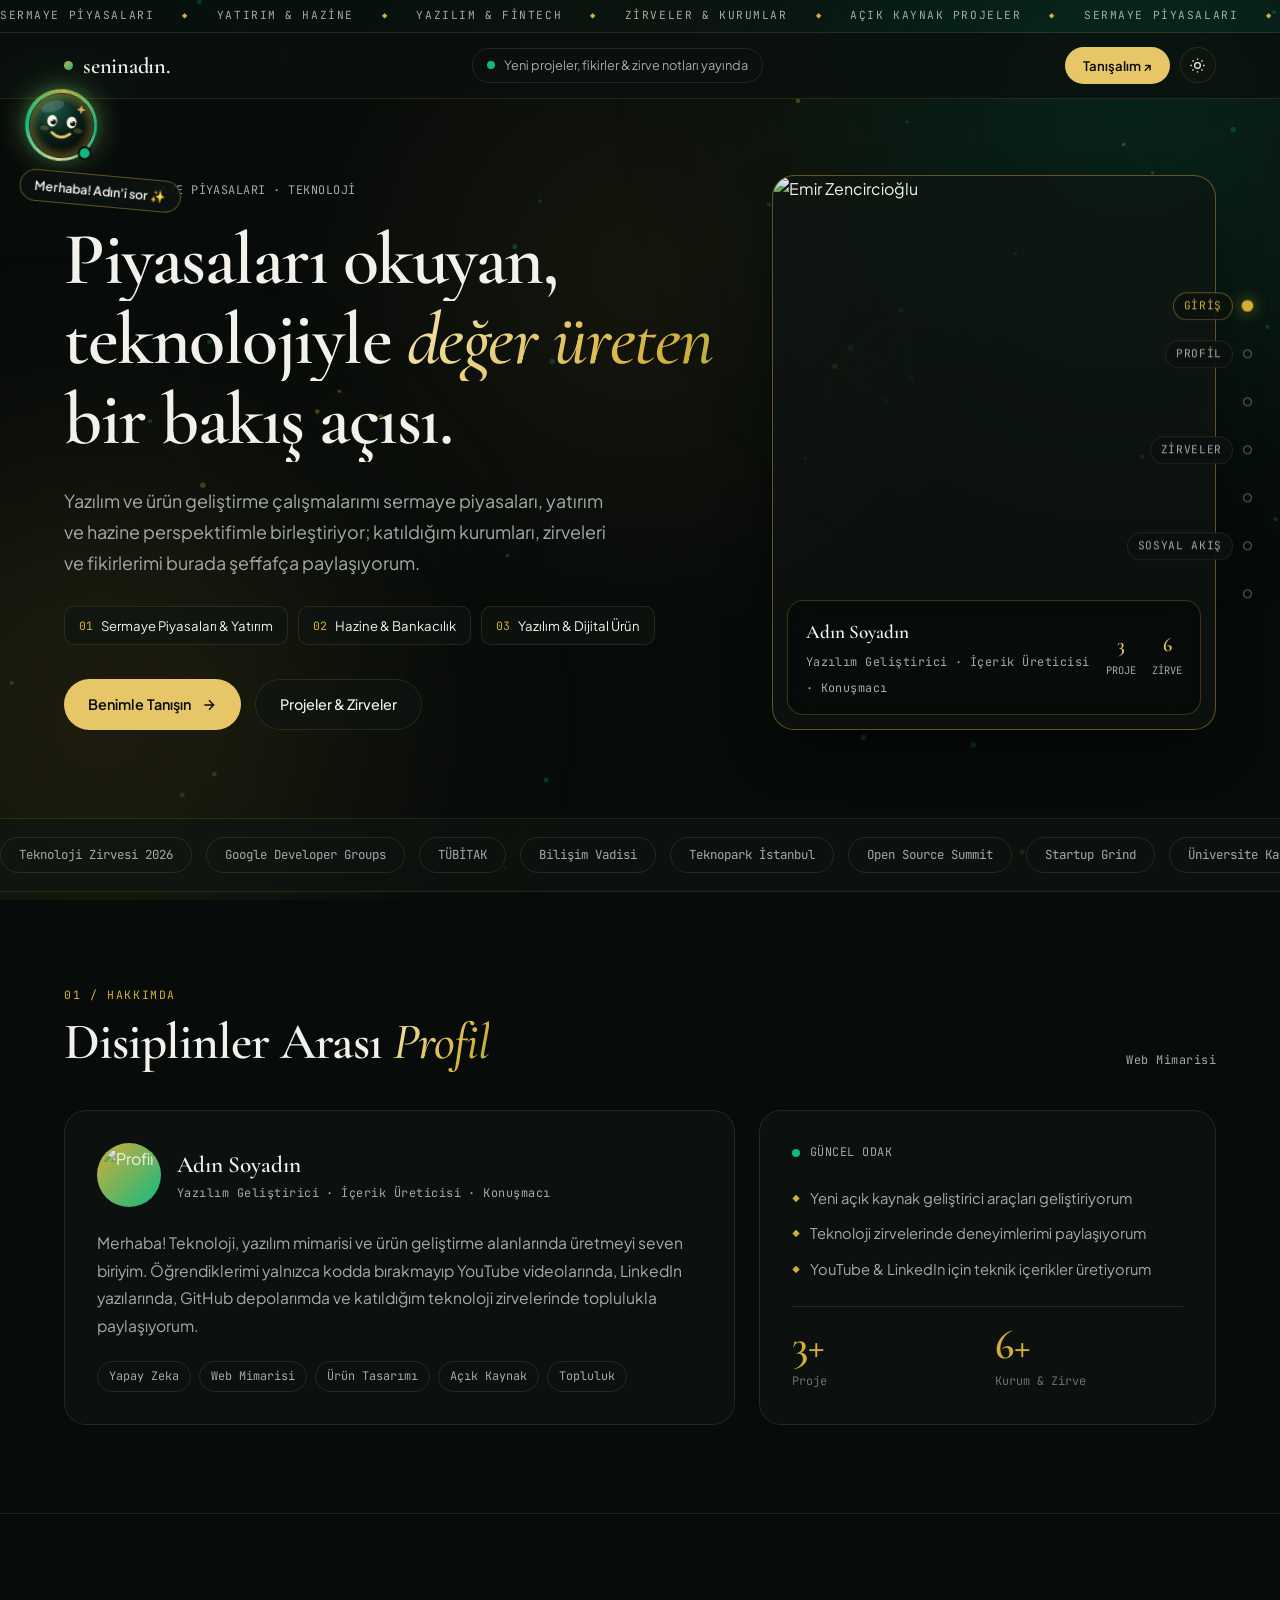
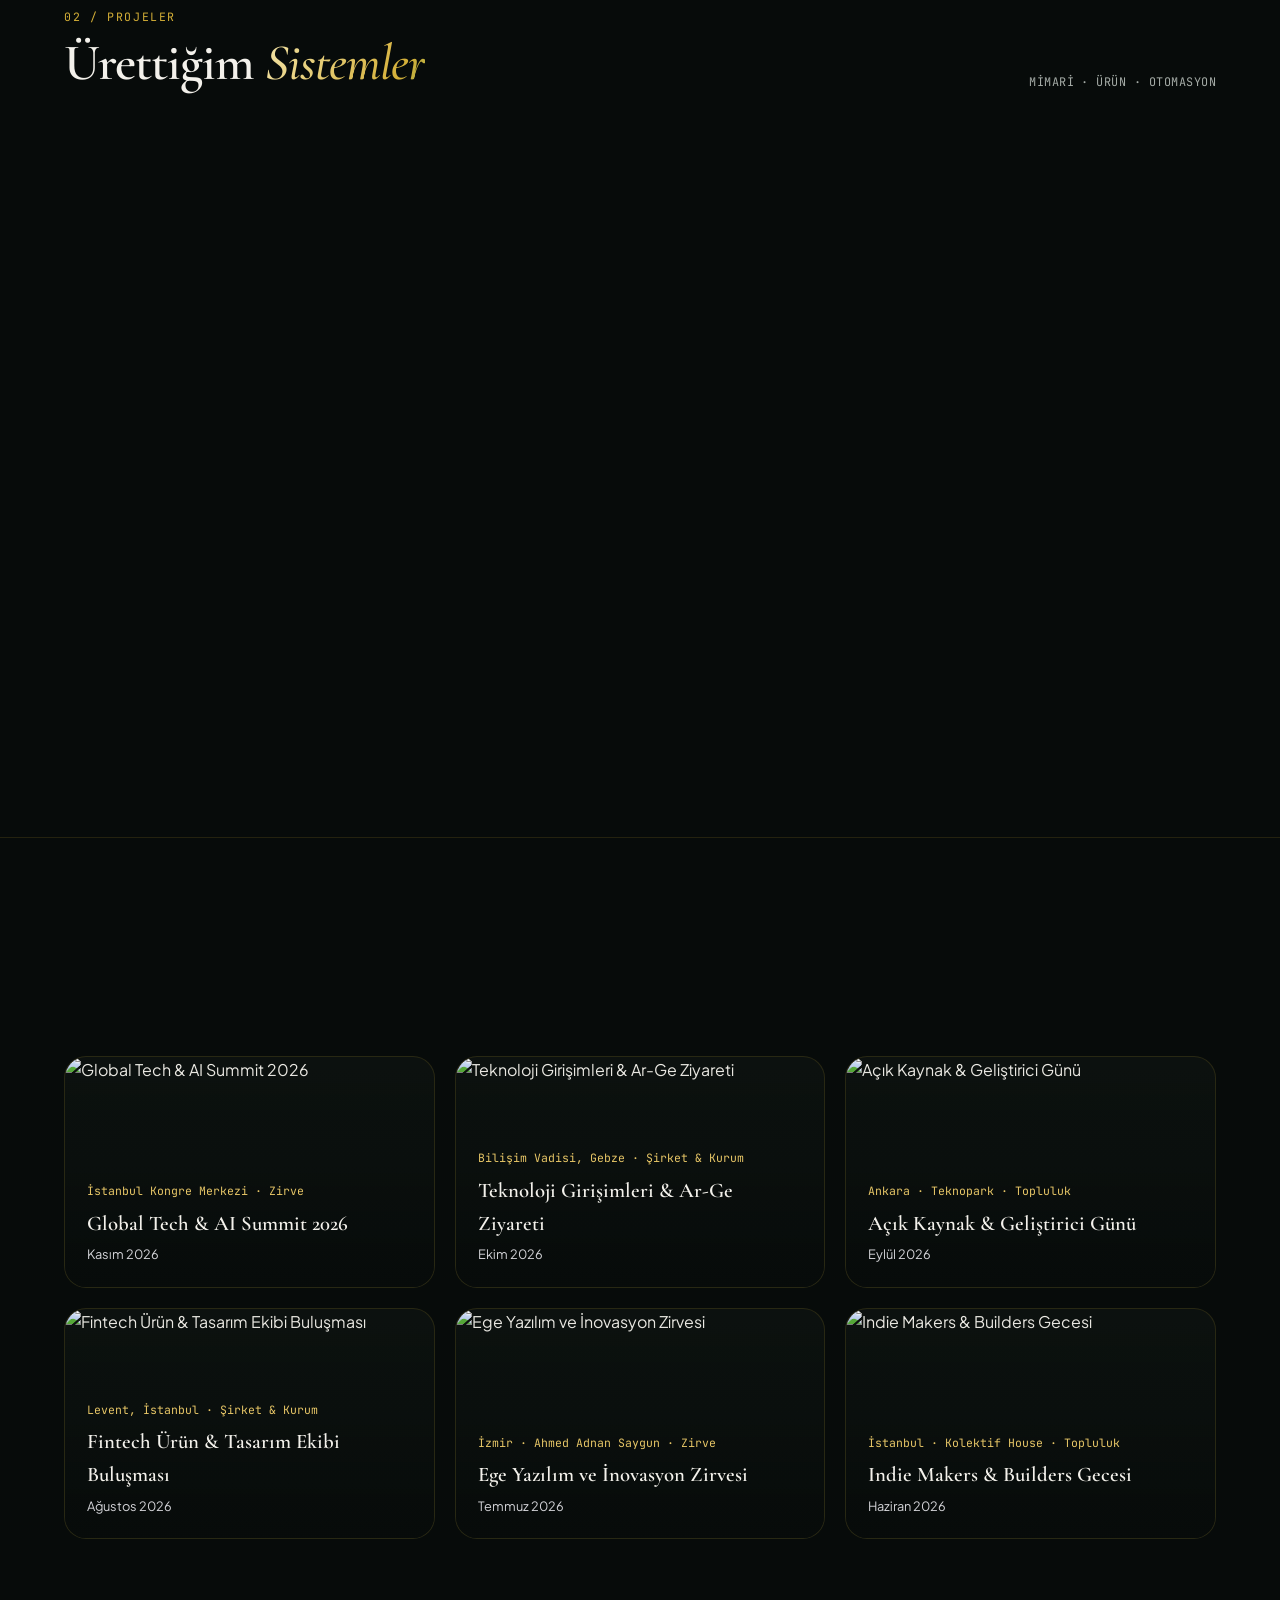
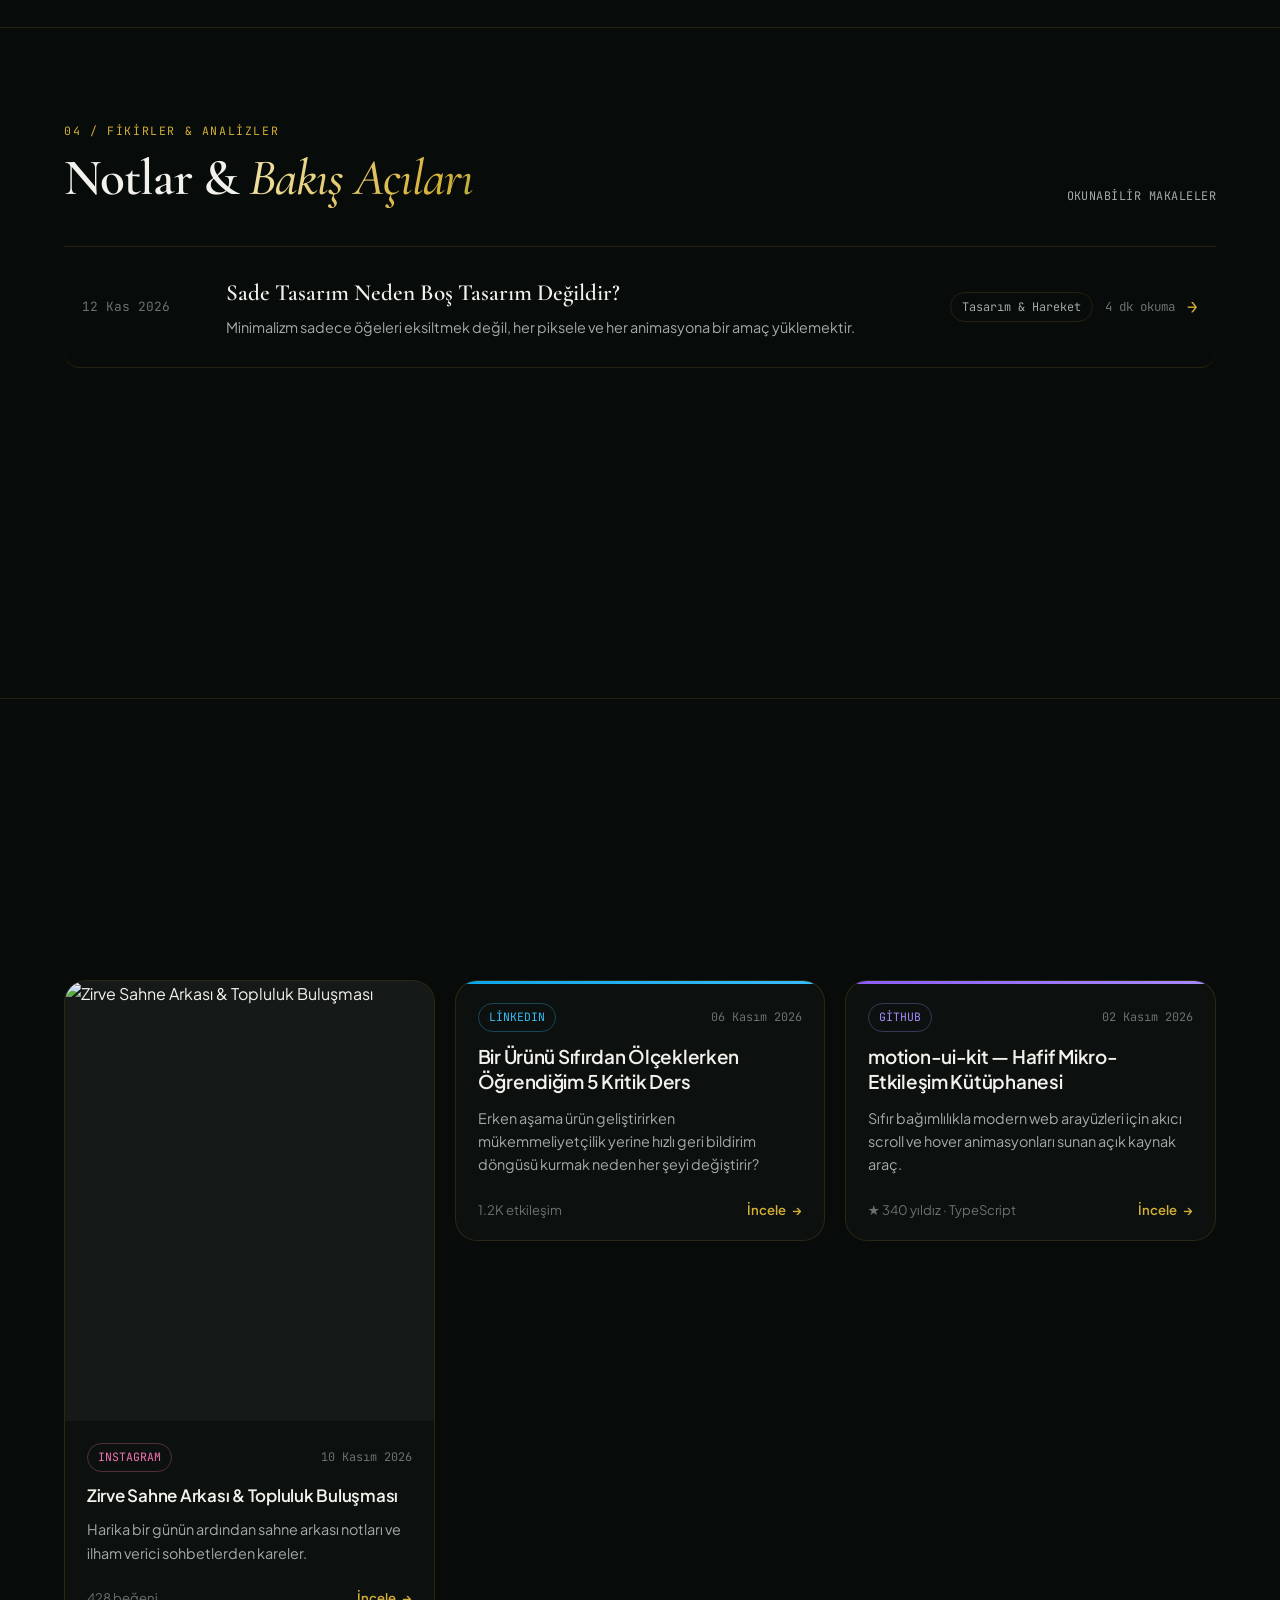
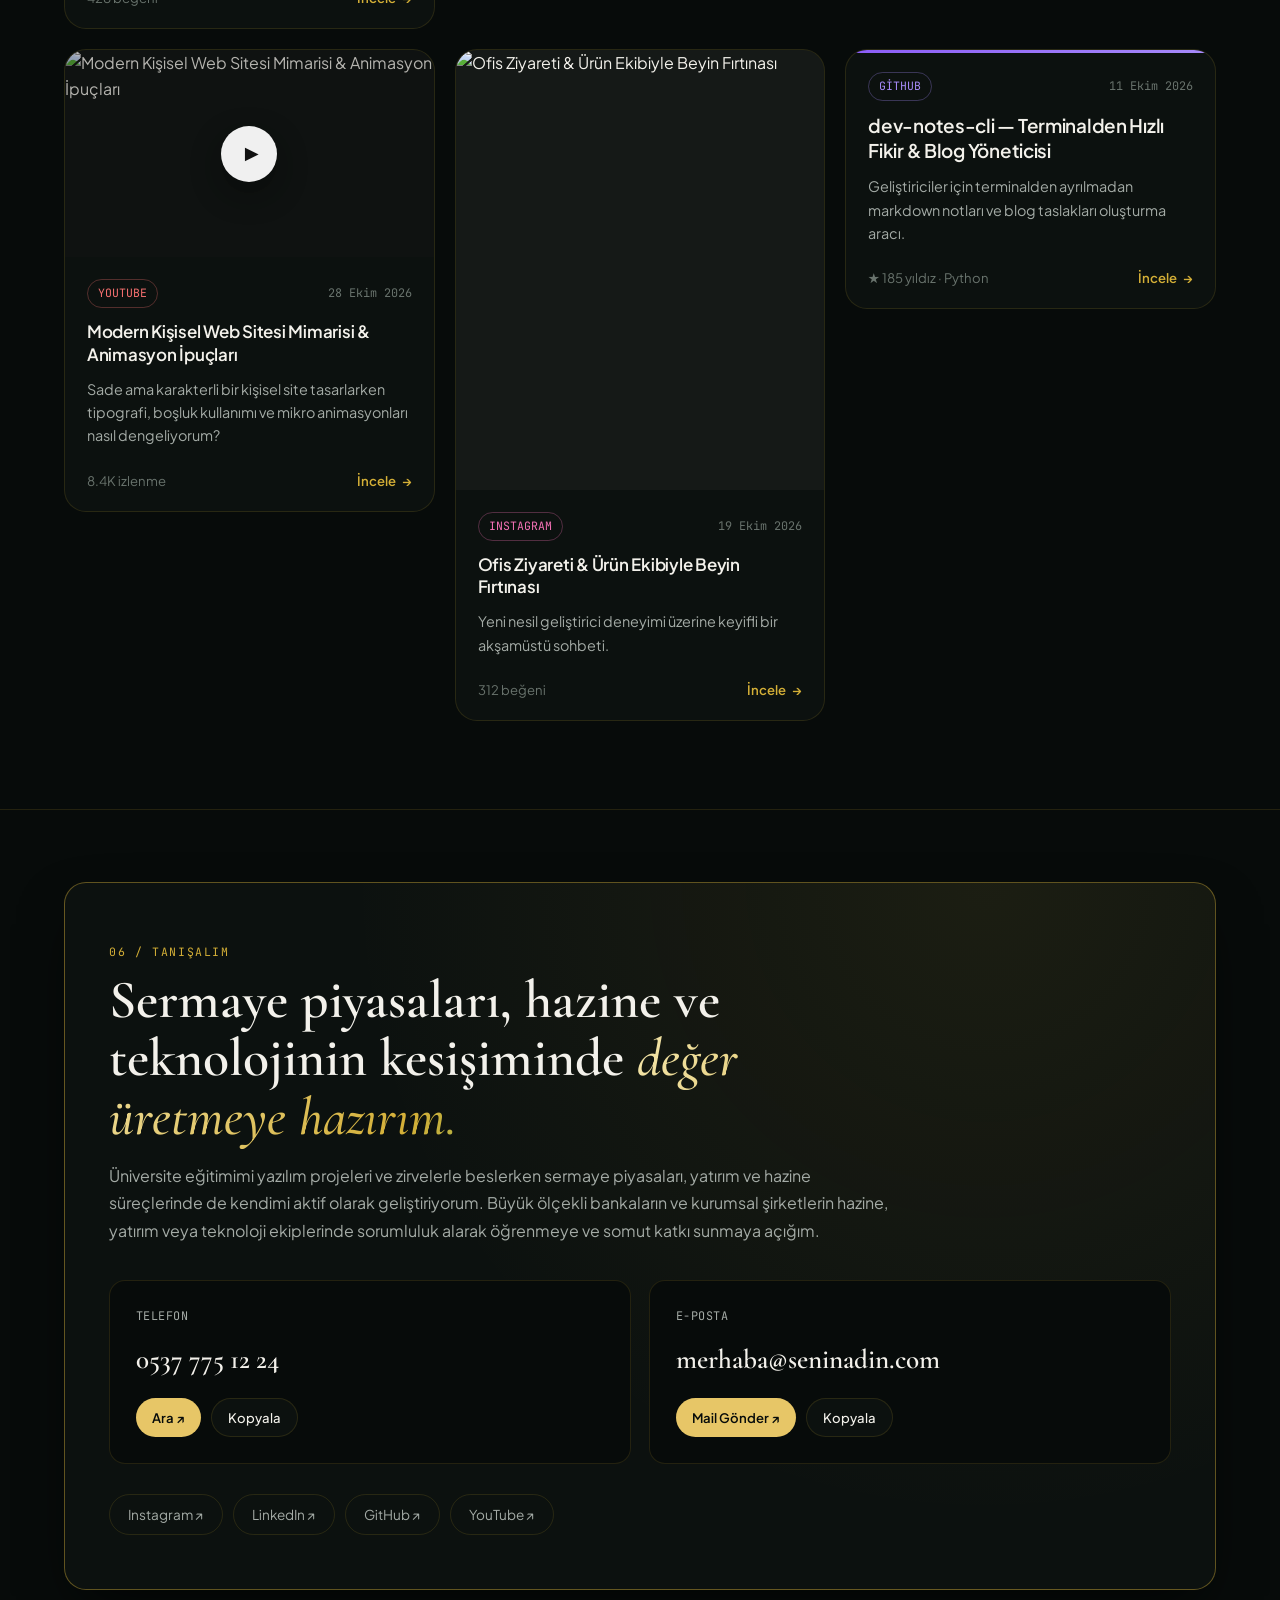
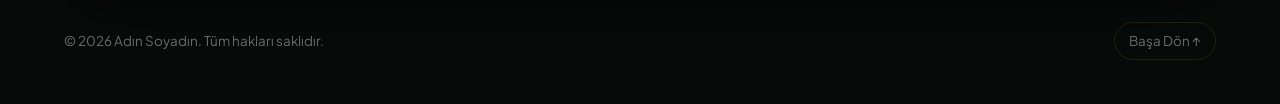
==== index.html @ 8e10ff44 "Make hero, portraits, section titles, project images, contact and social links fully editable in adm" ====
<!DOCTYPE html>
<html lang="tr" data-theme="dark">
<head>
  <meta charset="UTF-8" />
  <meta name="viewport" content="width=device-width, initial-scale=1.0" />
  <title>Emir Zencircioğlu · Sermaye Piyasaları</title>
  <meta name="description" content="Yazılım projelerim, sermaye piyasaları ve teknoloji fikirlerim, katıldığım kurumlar, bankalar ve zirveler ile sosyal medya üretimlerim." />
  <link rel="icon" type="image/svg+xml" href="/assets/favicon.svg" />
  <link rel="shortcut icon" href="/assets/favicon.svg" />

  <!-- Google Fonts: Cormorant Garamond (Executive Serif) + Plus Jakarta Sans + JetBrains Mono -->
  <link rel="preconnect" href="https://fonts.googleapis.com" />
  <link rel="preconnect" href="https://fonts.gstatic.com" crossorigin />
  <link href="https://fonts.googleapis.com/css2?family=Cormorant+Garamond:ital,wght@0,500;0,600;1,500;1,600&family=JetBrains+Mono:wght@400;500&family=Plus+Jakarta+Sans:wght@400;500;600;700&display=swap" rel="stylesheet" />

  <link rel="stylesheet" href="css/styles.css" />
</head>
<body>
  <!-- Quick Signature Preloader -->
  <div class="intro-curtain" id="introCurtain" aria-hidden="true">
    <div class="curtain-inner">
      <span class="curtain-dot"></span>
      <span class="curtain-name" id="curtainName">emir zencircioğlu</span>
    </div>
  </div>

  <!-- Top Scroll Progress Line -->
  <div class="scroll-progress" id="scrollProgress"></div>

  <!-- Contextual Magnetic Cursor (Desktop) -->
  <div class="cursor-dot" id="cursorDot"></div>
  <div class="cursor-ring" id="cursorRing">
    <span class="cursor-label" id="cursorLabel"></span>
  </div>

  <!-- Interactive Canvas + Subtle Gold/Emerald Ambient Glow -->
  <div class="ambient-bg" aria-hidden="true">
    <canvas id="heroCanvas" class="hero-canvas-bg"></canvas>
    <div class="ambient-orb orb-1" id="orb1"></div>
    <div class="ambient-orb orb-2" id="orb2"></div>
    <div class="ambient-spotlight"></div>
  </div>

  <!-- TOP EXECUTIVE TICKER TAPE -->
  <div class="ticker-tape" aria-hidden="true">
    <div class="ticker-track" id="topTickerTrack">
      <span>SERMAYE PİYASALARI</span><i>◆</i>
      <span>YATIRIM & HAZİNE</span><i>◆</i>
      <span>YAZILIM & FİNTECH</span><i>◆</i>
      <span>ZİRVELER & KURUMLAR</span><i>◆</i>
      <span>AÇIK KAYNAK PROJELER</span><i>◆</i>
      <span>SERMAYE PİYASALARI</span><i>◆</i>
      <span>YATIRIM & HAZİNE</span><i>◆</i>
      <span>YAZILIM & FİNTECH</span><i>◆</i>
      <span>ZİRVELER & KURUMLAR</span><i>◆</i>
      <span>AÇIK KAYNAK PROJELER</span><i>◆</i>
    </div>
  </div>

  <!-- MINIMAL TOP BAR -->
  <header class="topbar" id="navbar">
    <div class="container topbar-inner">
      <a href="#hero" class="nav-logo magnetic" data-magnetic="0.18">
        <span class="logo-dot"></span>
        <span class="logo-text" id="navBrandName">emir.</span>
      </a>

      <div class="topbar-pill">
        <span class="pulse-dot green"></span>
        <span id="heroStatus">Yeni projeler, fikirler & zirve notları yayında</span>
      </div>

      <div class="nav-actions">
        <a href="#contact" class="topbar-cta magnetic" id="topbarCta" data-magnetic="0.18">Tanışalım ↗</a>
        <button class="theme-toggle magnetic" id="themeToggle" aria-label="Tema Değiştir" data-magnetic="0.22">
          <svg class="icon-sun" viewBox="0 0 24 24" fill="none" stroke="currentColor" stroke-width="1.8">
            <circle cx="12" cy="12" r="4"></circle>
            <path d="M12 2v2M12 20v2M4.93 4.93l1.41 1.41M17.66 17.66l1.41 1.41M2 12h2M20 12h2M6.34 17.66l-1.41 1.41M19.07 4.93l-1.41 1.41"></path>
          </svg>
          <svg class="icon-moon" viewBox="0 0 24 24" fill="none" stroke="currentColor" stroke-width="1.8">
            <path d="M21 12.79A9 9 0 1 1 11.21 3 7 7 0 0 0 21 12.79z"></path>
          </svg>
        </button>
      </div>
    </div>
  </header>

  <!-- VERTICAL RIGHT-RAIL INDEX NAVIGATION (DESKTOP) -->
  <aside class="rail-nav" id="navLinks" aria-label="Bölüm İndeksi">
    <a href="#hero" class="rail-item active" data-section="hero">
      <span class="rail-label">Giriş</span>
      <span class="rail-dot"></span>
    </a>
    <a href="#about" class="rail-item" data-section="about">
      <span class="rail-label">Profil</span>
      <span class="rail-dot"></span>
    </a>
    <a href="#projects" class="rail-item" data-section="projects">
      <span class="rail-label">Projeler</span>
      <span class="rail-dot"></span>
    </a>
    <a href="#events" class="rail-item" data-section="events">
      <span class="rail-label">Zirveler</span>
      <span class="rail-dot"></span>
    </a>
    <a href="#ideas" class="rail-item" data-section="ideas">
      <span class="rail-label">Fikirler</span>
      <span class="rail-dot"></span>
    </a>
    <a href="#social" class="rail-item" data-section="social">
      <span class="rail-label">Sosyal Akış</span>
      <span class="rail-dot"></span>
    </a>
    <a href="#contact" class="rail-item" data-section="contact">
      <span class="rail-label">Tanışalım</span>
      <span class="rail-dot"></span>
    </a>
  </aside>

  <main>
    <!-- HERO: MAGAZINE PORTRAIT + KINETIC STATEMENT -->
    <section class="hero" id="hero">
      <div class="container hero-stage-grid">
        <div class="hero-left">
          <div class="hero-kicker reveal-hero" style="--delay: 0.08s">
            <span class="mono-sub" id="heroKicker">FİNANS · SERMAYE PİYASALARI · TEKNOLOJİ</span>
          </div>

          <h1 class="hero-title">
            <span class="line-mask"><span class="line-inner reveal-hero" id="heroTitleLine1" style="--delay: 0.16s">Piyasaları okuyan,</span></span>
            <span class="line-mask"><span class="line-inner reveal-hero" style="--delay: 0.26s"><span id="heroTitlePrefix">teknolojiyle</span> <em class="serif-italic gold-serif" id="heroTitleHighlight">değer üreten</em></span></span>
            <span class="line-mask"><span class="line-inner reveal-hero" id="heroTitleLine3" style="--delay: 0.36s">bir bakış açısı.</span></span>
          </h1>

          <p class="hero-lead reveal-hero" style="--delay: 0.46s" id="heroSubtitle">
            Yazılım ve ürün geliştirme çalışmalarımı sermaye piyasaları, yatırım ve hazine perspektifimle birleştiriyor; katıldığım kurumları, zirveleri ve fikirlerimi burada şeffafça paylaşıyorum.
          </p>

          <div class="hero-pillars reveal-hero" id="heroPillars" style="--delay: 0.54s">
            <div class="pillar-chip"><span>01</span> Sermaye Piyasaları & Yatırım</div>
            <div class="pillar-chip"><span>02</span> Hazine & Bankacılık</div>
            <div class="pillar-chip"><span>03</span> Yazılım & Dijital Ürün</div>
          </div>

          <div class="hero-cta reveal-hero" style="--delay: 0.62s">
            <a href="#contact" class="btn btn-gold magnetic" data-magnetic="0.2">
              <span id="heroCtaPrimaryText">Benimle Tanışın</span>
              <svg viewBox="0 0 24 24" fill="none" stroke="currentColor" stroke-width="2">
                <path d="M5 12h14M12 5l7 7-7 7"></path>
              </svg>
            </a>
            <a href="#projects" class="btn btn-ghost magnetic" data-magnetic="0.2">
              <span id="heroCtaSecondaryText">Projeler & Zirveler</span>
            </a>
          </div>
        </div>

        <!-- Magazine Framed Portrait + Floating Live Badge -->
        <div class="hero-right reveal-hero" style="--delay: 0.32s">
          <div class="portrait-frame tilt-card" data-tilt="5">
            <img id="heroAvatar" src="https://images.unsplash.com/photo-1534528741775-53994a69daeb?auto=format&fit=crop&w=600&q=85" alt="Emir Zencircioğlu" />
            <div class="portrait-caption">
              <div>
                <strong id="heroName">Emir Zencircioğlu</strong>
                <span class="mono-sub" id="heroRole">Finans · Sermaye Piyasaları · Yazılım</span>
              </div>
              <div class="portrait-nums">
                <div><strong id="heroProjCount">0</strong><span>Proje</span></div>
                <div><strong id="heroEventCount">0</strong><span>Zirve</span></div>
              </div>
            </div>
          </div>
        </div>
      </div>
    </section>

    <!-- KURUMLAR MARQUEE -->
    <section class="ribbon-section" aria-label="Kurumlar ve Şirketler">
      <div class="marquee">
        <div class="marquee-track" id="marqueeTrack"></div>
      </div>
    </section>

    <!-- 01 / PROFILE & VISION -->
    <section class="section about-section" id="about">
      <div class="container">
        <div class="section-split-head reveal-up">
          <div>
            <span class="section-tag" id="aboutTag">01 / HAKKIMDA</span>
            <h2 class="section-title"><span id="aboutTitlePrefix">Disiplinler Arası</span> <em class="serif-italic gold-serif" id="aboutTitleHighlight">Profil</em></h2>
          </div>
          <span class="mono-sub" id="heroTicker">Sermaye Piyasaları & Teknoloji</span>
        </div>

        <div class="manifesto-grid">
          <div class="manifesto-main reveal-up" style="--delay: 0.06s">
            <div class="bio-header">
              <div class="avatar-ring">
                <img id="profileAvatar" src="https://images.unsplash.com/photo-1534528741775-53994a69daeb?auto=format&fit=crop&w=300&q=80" alt="Profil" />
              </div>
              <div>
                <h3 id="profileName">Emir Zencircioğlu</h3>
                <p class="mono-sub" id="profileRole">Öğrenci · Geliştirici · Piyasa Meraklısı</p>
              </div>
            </div>
            <p class="bio-text" id="profileBio"></p>
            <div class="bio-tags" id="profileInterests"></div>
          </div>

          <div class="manifesto-side reveal-up" style="--delay: 0.14s">
            <div class="now-header">
              <span class="pulse-dot green"></span>
              <span class="mono-sub">GÜNCEL ODAK</span>
            </div>
            <ul class="now-list" id="nowList"></ul>

            <div class="manifesto-stats">
              <div>
                <span class="stat-number" id="statProjCount" data-count="3">0</span>
                <span class="stat-desc">Proje</span>
              </div>
              <div>
                <span class="stat-number" id="statEventCount" data-count="6">0</span>
                <span class="stat-desc">Kurum & Zirve</span>
              </div>
            </div>
          </div>
        </div>
      </div>
    </section>

    <!-- 02 / PROJECTS AS INTERACTIVE SPOTLIGHT LIST -->
    <section class="section projects-section" id="projects">
      <div class="container">
        <div class="section-split-head reveal-up">
          <div>
            <span class="section-tag" id="projectsTag">02 / PROJELER</span>
            <h2 class="section-title"><span id="projectsTitlePrefix">Ürettiğim</span> <em class="serif-italic gold-serif" id="projectsTitleHighlight">Sistemler</em></h2>
          </div>
          <span class="mono-sub" id="projectsSub">MİMARİ · ÜRÜN · OTOMASYON</span>
        </div>

        <div class="projects-list" id="projectsGrid"></div>
      </div>
    </section>

    <!-- 03 / EVENTS, BANKS, COMPANIES & SUMMITS -->
    <section class="section events-section" id="events">
      <div class="container">
        <div class="section-split-head reveal-up">
          <div>
            <span class="section-tag" id="eventsTag">03 / SAHA, KURUMLAR & ZİRVELER</span>
            <h2 class="section-title"><span id="eventsTitlePrefix">Katıldığım</span> <em class="serif-italic gold-serif" id="eventsTitleHighlight">Ekosistemler</em></h2>
          </div>
          <div class="filter-bar" id="eventFilters">
            <span class="filter-pill-bg" aria-hidden="true"></span>
            <button class="filter-btn active" data-event-filter="all">Tümü</button>
            <button class="filter-btn" data-event-filter="zirve">Zirve</button>
            <button class="filter-btn" data-event-filter="sirket">Şirket & Kurum</button>
            <button class="filter-btn" data-event-filter="etkinlik">Topluluk</button>
          </div>
        </div>

        <div class="events-grid" id="eventsGrid"></div>
      </div>
    </section>

    <!-- 04 / BLOG & ANALYSES -->
    <section class="section ideas-section" id="ideas">
      <div class="container">
        <div class="section-split-head reveal-up">
          <div>
            <span class="section-tag" id="ideasTag">04 / FİKİRLER & ANALİZLER</span>
            <h2 class="section-title"><span id="ideasTitlePrefix">Notlar &</span> <em class="serif-italic gold-serif" id="ideasTitleHighlight">Bakış Açıları</em></h2>
          </div>
          <span class="mono-sub" id="ideasSub">OKUNABİLİR MAKALELER</span>
        </div>

        <div class="ideas-list" id="ideasList"></div>
      </div>
    </section>

    <!-- 05 / UNIFIED SOCIAL FEED -->
    <section class="section social-section" id="social">
      <div class="container">
        <div class="section-split-head reveal-up">
          <div>
            <span class="section-tag" id="socialTag">05 / CANLI SOSYAL AKIŞ</span>
            <h2 class="section-title"><span id="socialTitlePrefix">Instagram, LinkedIn, GitHub &</span> <em class="serif-italic gold-serif" id="socialTitleHighlight">YouTube</em></h2>
          </div>

          <div class="filter-bar" role="tablist" aria-label="Platform Filtresi" id="socialFilters">
            <span class="filter-pill-bg" aria-hidden="true"></span>
            <button class="filter-btn active" data-filter="all">Tümü</button>
            <button class="filter-btn" data-filter="instagram">Instagram</button>
            <button class="filter-btn" data-filter="linkedin">LinkedIn</button>
            <button class="filter-btn" data-filter="github">GitHub</button>
            <button class="filter-btn" data-filter="youtube">YouTube</button>
          </div>
        </div>

        <div class="social-grid" id="socialGrid"></div>
      </div>
    </section>

    <!-- 06 / TANIŞALIM: CAPITAL MARKETS, TREASURY, INVESTMENT & TECH -->
    <footer class="footer" id="contact">
      <div class="container">
        <div class="contact-panel reveal-up">
          <div class="contact-top">
            <span class="section-tag" id="contactTag">06 / TANIŞALIM</span>
            <h2 class="footer-title">
              <span id="contactTitlePrefix">Sermaye piyasaları, hazine ve teknolojinin kesişiminde</span> <em class="serif-italic gold-serif" id="contactTitleHighlight">değer üretmeye hazırım.</em>
            </h2>
            <p class="footer-desc" id="contactDesc">
              Üniversite eğitimimi yazılım projeleri ve zirvelerle beslerken sermaye piyasaları, yatırım ve hazine süreçlerinde de kendimi aktif olarak geliştiriyorum. Büyük ölçekli bankaların ve kurumsal şirketlerin hazine, yatırım veya teknoloji ekiplerinde sorumluluk alarak öğrenmeye ve somut katkı sunmaya açığım.
            </p>
          </div>

          <!-- PHONE & EMAIL SIDE BY SIDE -->
          <div class="contact-pair">
            <div class="contact-box tilt-card" data-tilt="3">
              <span class="mono-sub">TELEFON</span>
              <a href="tel:+905377751224" class="contact-value" id="phoneLink"><span id="phoneText">0537 775 12 24</span></a>
              <div class="contact-box-actions">
                <a href="tel:+905377751224" class="btn btn-gold btn-sm magnetic" id="phoneCallBtn" data-magnetic="0.18">Ara ↗</a>
                <button type="button" class="btn btn-ghost btn-sm magnetic" id="copyPhoneBtn" data-magnetic="0.18">Kopyala</button>
              </div>
            </div>

            <div class="contact-box tilt-card" data-tilt="3">
              <span class="mono-sub">E-POSTA</span>
              <a href="mailto:merhaba@seninadin.com" class="contact-value" id="mailtoBtn"><span id="emailText">merhaba@seninadin.com</span></a>
              <div class="contact-box-actions">
                <a href="mailto:merhaba@seninadin.com" class="btn btn-gold btn-sm magnetic" id="mailtoActionBtn" data-magnetic="0.18">Mail Gönder ↗</a>
                <button type="button" class="btn btn-ghost btn-sm magnetic" id="copyEmailBtn" data-magnetic="0.18">Kopyala</button>
              </div>
            </div>
          </div>

          <div class="footer-socials" id="footerSocials"></div>
        </div>

        <div class="footer-bottom">
          <p>© <span id="currentYear"></span> <span id="footerName">Emir Zencircioğlu</span>. <span id="footerNote">Tüm hakları saklıdır.</span></p>
          <a href="#hero" class="back-to-top magnetic" data-magnetic="0.2" aria-label="Yukarı Çık">
            Başa Dön ↑
          </a>
        </div>
      </div>
    </footer>
  </main>

  <!-- ARTICLE READER MODAL -->
  <div class="modal-backdrop" id="articleModal" aria-hidden="true">
    <div class="modal-panel article-panel" id="articlePanel" role="dialog" aria-modal="true">
      <div class="modal-reading-bar" id="modalReadingBar"></div>
      <button class="modal-close" data-close-modal aria-label="Kapat">✕</button>
      <div class="article-meta" id="modalArticleMeta"></div>
      <h2 class="article-modal-title" id="modalArticleTitle"></h2>
      <div class="article-modal-body" id="modalArticleBody"></div>
    </div>
  </div>

  <!-- PHOTO LIGHTBOX MODAL -->
  <div class="modal-backdrop" id="lightboxModal" aria-hidden="true">
    <div class="modal-panel lightbox-panel" role="dialog" aria-modal="true">
      <button class="modal-close" data-close-modal aria-label="Kapat">✕</button>
      <div class="lightbox-image-wrap">
        <img id="lightboxImg" src="" alt="" />
      </div>
      <div class="lightbox-caption">
        <div class="lightbox-tags" id="lightboxTags"></div>
        <h3 id="lightboxTitle"></h3>
        <p id="lightboxDesc"></p>
      </div>
      <div class="lightbox-nav">
        <button class="lightbox-arrow magnetic" data-magnetic="0.2" id="lightboxPrev" aria-label="Önceki">←</button>
        <button class="lightbox-arrow magnetic" data-magnetic="0.2" id="lightboxNext" aria-label="Sonraki">→</button>
      </div>
    </div>
  </div>

  <!-- YOUTUBE VIDEO MODAL -->
  <div class="modal-backdrop" id="videoModal" aria-hidden="true">
    <div class="modal-panel video-panel" role="dialog" aria-modal="true">
      <button class="modal-close" data-close-modal aria-label="Kapat">✕</button>
      <div class="video-frame-wrap">
        <iframe id="videoIframe" src="" title="YouTube Video" frameborder="0" allow="accelerometer; autoplay; clipboard-write; encrypted-media; gyroscope; picture-in-picture" allowfullscreen></iframe>
      </div>
      <h3 class="video-modal-title" id="videoModalTitle"></h3>
    </div>
  </div>

  <!-- FLOATING FACE CHATBOT WIDGET (GEMINI AI) -->
  <div class="chat-widget" id="chatWidget">
    <section class="chat-panel" id="chatPanel" role="dialog" aria-label="Emir AI Asistanı" aria-hidden="true">
      <header class="chat-head">
        <div class="chat-head-identity">
          <div class="chat-mini-avatar is-fallback" id="chatHeadAvatarWrap">
            <img id="chatHeadAvatar" src="" alt="Emir Zencircioğlu" />
            <svg class="chat-face-svg chat-avatar-fallback" viewBox="0 0 80 80" aria-hidden="true">
              <defs>
                <radialGradient id="headOrbGrad" cx="35%" cy="28%" r="72%">
                  <stop offset="0%" stop-color="#1d4d3e" />
                  <stop offset="55%" stop-color="#0b1f19" />
                  <stop offset="100%" stop-color="#050b09" />
                </radialGradient>
              </defs>
              <circle cx="40" cy="40" r="39" fill="url(#headOrbGrad)" />
              <ellipse cx="28" cy="36" rx="4.5" ry="5.5" fill="#fef3c7" />
              <ellipse cx="52" cy="36" rx="4.5" ry="5.5" fill="#fef3c7" />
              <circle cx="29" cy="36" r="2.2" fill="#07110d" />
              <circle cx="53" cy="36" r="2.2" fill="#07110d" />
              <path d="M29 50 Q40 59 51 50" fill="none" stroke="#e7c667" stroke-width="3.2" stroke-linecap="round" />
            </svg>
            <span class="chat-online-dot" aria-hidden="true"></span>
          </div>
          <div>
            <strong class="chat-head-title" id="chatBotTitle">Emir AI</strong>
            <span class="chat-head-sub">Sermaye Piyasaları · Finans · Yazılım</span>
          </div>
        </div>
        <div class="chat-head-actions">
          <button type="button" class="chat-icon-btn" id="chatResetBtn" title="Sohbeti Sıfırla" aria-label="Sohbeti Sıfırla">↺</button>
          <button type="button" class="chat-icon-btn" id="chatCloseBtn" title="Kapat" aria-label="Sohbeti Kapat">✕</button>
        </div>
      </header>

      <div class="chat-messages" id="chatMessages" aria-live="polite"></div>

      <div class="chat-suggestions" id="chatSuggestions">
        <button type="button" class="chat-chip" data-prompt="Emir'in sermaye piyasaları, hazine ve finans alanındaki ilgisi ve hedefleri nelerdir?">Sermaye piyasaları &amp; hazine</button>
        <button type="button" class="chat-chip" data-prompt="Emir hangi yazılım projelerini geliştirdi?">Projeleri neler?</button>
        <button type="button" class="chat-chip" data-prompt="Emir'e staj veya iş birliği için nasıl ulaşabiliriz?">İletişim bilgileri</button>
      </div>

      <form class="chat-form" id="chatForm" autocomplete="off">
        <input
          type="text"
          id="chatInput"
          maxlength="1200"
          placeholder="Emir hakkında bir soru sorun..."
          aria-label="Emir hakkında soru yazın"
          required
        />
        <button type="submit" class="chat-send-btn" id="chatSendBtn" aria-label="Gönder">
          <svg viewBox="0 0 24 24" fill="none" stroke="currentColor" stroke-width="2">
            <path d="M22 2L11 13M22 2l-7 20-4-9-9-4 20-7z"></path>
          </svg>
        </button>
      </form>
      <div class="chat-powered">Gemini AI · Güncel portfolyo verileriyle yanıtlar</div>
    </section>

    <button type="button" class="chat-fab" id="chatFab" aria-label="Emir AI Sohbetini Aç" aria-expanded="false">
      <span class="chat-fab-aura" aria-hidden="true"></span>
      <span class="chat-fab-tooltip" id="chatFabTooltip">Emir'i sor ✨</span>
      <span class="chat-fab-ring" id="chatFabAvatarWrap">
        <svg class="chat-face-svg" viewBox="0 0 100 100" aria-hidden="true">
          <defs>
            <radialGradient id="orbBodyGrad" cx="32%" cy="24%" r="76%">
              <stop offset="0%" stop-color="#1e5c48" />
              <stop offset="52%" stop-color="#0b241c" />
              <stop offset="100%" stop-color="#040907" />
            </radialGradient>
            <radialGradient id="orbRimGlow" cx="50%" cy="50%" r="50%">
              <stop offset="68%" stop-color="rgba(212,175,55,0)" />
              <stop offset="100%" stop-color="rgba(212,175,55,0.34)" />
            </radialGradient>
          </defs>
          <!-- 3D Sphere Base & Specular Highlight -->
          <circle cx="50" cy="50" r="49" fill="url(#orbBodyGrad)" />
          <circle cx="50" cy="50" r="49" fill="url(#orbRimGlow)" />
          <ellipse cx="34" cy="22" rx="18" ry="8" transform="rotate(-22 34 22)" fill="rgba(255,255,255,0.14)" />

          <!-- Subtle Cheeks -->
          <ellipse cx="24" cy="56" rx="6.5" ry="3.8" fill="rgba(231,198,103,0.22)" />
          <ellipse cx="76" cy="56" rx="6.5" ry="3.8" fill="rgba(231,198,103,0.22)" />

          <!-- Animated Blinking + Cursor-Tracking Eyes -->
          <g class="face-eye face-eye-left">
            <ellipse cx="35" cy="44" rx="7.5" ry="9" fill="#fdf6e3" />
            <circle class="face-pupil" cx="35" cy="44" r="4.1" fill="#07120e" />
            <circle class="face-glint" cx="33.2" cy="41.5" r="1.5" fill="#ffffff" />
          </g>
          <g class="face-eye face-eye-right">
            <ellipse cx="65" cy="44" rx="7.5" ry="9" fill="#fdf6e3" />
            <circle class="face-pupil" cx="65" cy="44" r="4.1" fill="#07120e" />
            <circle class="face-glint" cx="63.2" cy="41.5" r="1.5" fill="#ffffff" />
          </g>

          <!-- Expressive Smile -->
          <path class="face-mouth" d="M36 62 Q50 74 64 62" fill="none" stroke="#e7c667" stroke-width="4.2" stroke-linecap="round" />

          <!-- Gold AI Spark -->
          <path d="M78 16 L80 21 L85 23 L80 25 L78 30 L76 25 L71 23 L76 21 Z" fill="#e7c667" opacity="0.9" />
        </svg>
        <span class="chat-fab-close" aria-hidden="true">✕</span>
      </span>
      <span class="chat-fab-dot" aria-hidden="true"></span>
    </button>
  </div>

  <!-- Toast Notification -->
  <div class="toast" id="toast">Kopyalandı!</div>

  <script src="js/data.js"></script>
  <script src="js/main.js"></script>
</body>
</html>
---- css/styles.css ----
/* ==========================================================================
   DESIGN TOKENS — OBSIDIAN EMERALD & CHAMPAGNE GOLD (PRIVATE BANKING x TECH)
   ========================================================================== */
:root {
  --font-display: 'Cormorant Garamond', Georgia, serif;
  --font-sans: 'Plus Jakarta Sans', -apple-system, BlinkMacSystemFont, sans-serif;
  --font-serif: 'Cormorant Garamond', Georgia, serif;
  --font-mono: 'JetBrains Mono', monospace;

  --ease-spring: cubic-bezier(0.22, 1, 0.36, 1);
  --ease-out-expo: cubic-bezier(0.16, 1, 0.3, 1);

  --radius-sm: 10px;
  --radius-md: 16px;
  --radius-lg: 22px;
  --radius-pill: 9999px;

  --container-max: 1200px;
  --cursor-x: 50vw;
  --cursor-y: 30vh;
}

[data-theme="dark"] {
  --bg: #070b0a;
  --bg-elevated: rgba(11, 17, 15, 0.8);
  --bg-card: rgba(15, 22, 19, 0.68);
  --bg-card-hover: rgba(22, 32, 28, 0.88);
  --border: rgba(212, 175, 55, 0.14);
  --border-hover: rgba(212, 175, 55, 0.42);
  --text: #f3f1eb;
  --text-muted: #a4aba6;
  --text-subtle: #69736d;
  --accent: #e7c667;
  --accent-contrast: #070b0a;
  --brand: #d4af37;
  --emerald: #10b981;
  --brand-soft: rgba(212, 175, 55, 0.12);
  --glow-1: rgba(16, 185, 129, 0.14);
  --glow-2: rgba(212, 175, 55, 0.12);
  --spotlight-color: rgba(212, 175, 55, 0.07);
  --shadow-card: 0 24px 60px -18px rgba(0, 0, 0, 0.78);
}

[data-theme="light"] {
  --bg: #f6f4ee;
  --bg-elevated: rgba(255, 254, 250, 0.88);
  --bg-card: #ffffff;
  --bg-card-hover: #ffffff;
  --border: rgba(16, 42, 34, 0.11);
  --border-hover: rgba(180, 134, 11, 0.45);
  --text: #0f1f1a;
  --text-muted: #4b5c55;
  --text-subtle: #788882;
  --accent: #0f2920;
  --accent-contrast: #f6f4ee;
  --brand: #b4860b;
  --emerald: #059669;
  --brand-soft: rgba(180, 134, 11, 0.09);
  --glow-1: rgba(16, 185, 129, 0.09);
  --glow-2: rgba(180, 134, 11, 0.08);
  --spotlight-color: rgba(180, 134, 11, 0.06);
  --shadow-card: 0 20px 44px -18px rgba(15, 31, 26, 0.12);
}

/* ==========================================================================
   BASE & RESET
   ========================================================================== */
*, *::before, *::after {
  box-sizing: border-box;
  margin: 0;
  padding: 0;
}

html {
  scroll-behavior: smooth;
  font-size: 16px;
  scrollbar-width: none;
  -ms-overflow-style: none;
}

body {
  font-family: var(--font-sans);
  background-color: var(--bg);
  color: var(--text);
  line-height: 1.6;
  overflow-x: hidden;
  scrollbar-width: none;
  -ms-overflow-style: none;
  transition: background-color 0.45s var(--ease-spring), color 0.45s var(--ease-spring);
  -webkit-font-smoothing: antialiased;
}

html::-webkit-scrollbar,
body::-webkit-scrollbar,
*::-webkit-scrollbar {
  width: 0;
  height: 0;
  display: none;
  background: transparent;
}

a {
  color: inherit;
  text-decoration: none;
}

button {
  font-family: inherit;
  border: none;
  background: none;
  color: inherit;
  cursor: pointer;
}

img {
  display: block;
  max-width: 100%;
}

.container {
  width: 100%;
  max-width: var(--container-max);
  margin: 0 auto;
  padding: 0 24px;
}

.serif-italic {
  font-family: var(--font-serif);
  font-style: italic;
  font-weight: 500;
}

.gold-serif {
  background: linear-gradient(120deg, #f3e5ab 0%, #d4af37 45%, #10b981 90%);
  background-size: 200% auto;
  -webkit-background-clip: text;
  background-clip: text;
  color: transparent;
  animation: shimmerGold 8s ease-in-out infinite;
}

[data-theme="light"] .gold-serif {
  background: linear-gradient(120deg, #0f2920 0%, #b4860b 55%, #059669 100%);
  background-size: 200% auto;
  -webkit-background-clip: text;
  background-clip: text;
}

@keyframes shimmerGold {
  0%, 100% { background-position: 0% 50%; }
  50% { background-position: 100% 50%; }
}

.mono-sub {
  font-family: var(--font-mono);
  font-size: 0.74rem;
  color: var(--text-muted);
  letter-spacing: 0.04em;
}

/* ==========================================================================
   INTRO CURTAIN
   ========================================================================== */
.intro-curtain {
  position: fixed;
  inset: 0;
  z-index: 2000;
  background: #070b0a;
  color: #f3f1eb;
  display: grid;
  place-items: center;
  transition: transform 0.75s var(--ease-out-expo);
}

.intro-curtain.done {
  transform: translateY(-100%);
  pointer-events: none;
}

.curtain-inner {
  display: inline-flex;
  align-items: center;
  gap: 14px;
  font-family: var(--font-display);
  font-size: clamp(1.6rem, 3.5vw, 2.4rem);
  font-weight: 600;
  letter-spacing: 0.02em;
  animation: curtainUp 0.55s var(--ease-out-expo) forwards;
}

.curtain-dot {
  width: 10px;
  height: 10px;
  border-radius: 50%;
  background: #d4af37;
  box-shadow: 0 0 18px rgba(212, 175, 55, 0.85);
}

@keyframes curtainUp {
  from { opacity: 0; transform: translateY(14px); filter: blur(6px); }
  to { opacity: 1; transform: translateY(0); filter: blur(0); }
}

/* ==========================================================================
   SCROLL PROGRESS & CONTEXTUAL CURSOR
   ========================================================================== */
.scroll-progress {
  position: fixed;
  top: 0;
  left: 0;
  height: 2.5px;
  width: 0%;
  background: linear-gradient(90deg, var(--brand), var(--emerald));
  z-index: 1000;
  transition: width 0.06s linear;
}

.cursor-dot,
.cursor-ring {
  position: fixed;
  top: 0;
  left: 0;
  pointer-events: none;
  z-index: 9999;
  border-radius: 50%;
  transform: translate(-50%, -50%);
  opacity: 0;
  transition:
    opacity 0.25s ease,
    width 0.35s var(--ease-spring),
    height 0.35s var(--ease-spring),
    background-color 0.25s ease,
    border-color 0.25s ease;
}

.cursor-dot {
  width: 6px;
  height: 6px;
  background: var(--brand);
}

.cursor-ring {
  width: 34px;
  height: 34px;
  border: 1px solid var(--border-hover);
  display: grid;
  place-items: center;
}

.cursor-label {
  font-family: var(--font-mono);
  font-size: 0.64rem;
  font-weight: 500;
  letter-spacing: 0.06em;
  text-transform: uppercase;
  color: var(--accent-contrast);
  opacity: 0;
  transform: scale(0.75);
  transition: opacity 0.2s ease, transform 0.25s var(--ease-spring);
}

.cursor-ring.hovered {
  width: 48px;
  height: 48px;
  background: var(--brand-soft);
  border-color: var(--brand);
}

.cursor-ring.has-label {
  width: 68px;
  height: 68px;
  background: var(--brand);
  border-color: transparent;
  box-shadow: 0 12px 28px rgba(212, 175, 55, 0.35);
}

.cursor-ring.has-label .cursor-label {
  opacity: 1;
  transform: scale(1);
}

@media (hover: none), (max-width: 900px) {
  .cursor-dot, .cursor-ring {
    display: none !important;
  }
}

/* ==========================================================================
   LIVE CANVAS CONSTELLATION & AMBIENT GLOW
   ========================================================================== */
.ambient-bg {
  position: fixed;
  inset: 0;
  pointer-events: none;
  z-index: -1;
  overflow: hidden;
}

.hero-canvas-bg {
  position: absolute;
  inset: 0;
  width: 100%;
  height: 100%;
  opacity: 0.55;
}

.ambient-orb {
  position: absolute;
  border-radius: 50%;
  filter: blur(130px);
  will-change: transform;
}

.orb-1 {
  width: 540px;
  height: 540px;
  top: -160px;
  right: -120px;
  background: var(--glow-1);
}

.orb-2 {
  width: 480px;
  height: 480px;
  bottom: -60px;
  left: -140px;
  background: var(--glow-2);
}

.ambient-spotlight {
  position: absolute;
  inset: 0;
  background: radial-gradient(600px circle at var(--cursor-x) var(--cursor-y), var(--spotlight-color), transparent 65%);
}

/* ==========================================================================
   EXECUTIVE TICKER TAPE + MINIMAL TOP BAR + RIGHT-RAIL NAV
   ========================================================================== */
.ticker-tape {
  border-bottom: 1px solid var(--border);
  background: rgba(16, 185, 129, 0.04);
  overflow: hidden;
  padding: 7px 0;
}

.ticker-track {
  display: flex;
  align-items: center;
  gap: 28px;
  width: max-content;
  font-family: var(--font-mono);
  font-size: 0.7rem;
  letter-spacing: 0.14em;
  color: var(--text-muted);
  animation: tickerScroll 28s linear infinite;
}

.ticker-track i {
  font-style: normal;
  color: var(--brand);
  font-size: 0.55rem;
}

@keyframes tickerScroll {
  0% { transform: translateX(0); }
  100% { transform: translateX(-50%); }
}

.topbar {
  position: sticky;
  top: 0;
  z-index: 400;
  border-bottom: 1px solid var(--border);
  background: var(--bg-elevated);
  backdrop-filter: blur(18px);
  -webkit-backdrop-filter: blur(18px);
}

.topbar-inner {
  display: flex;
  align-items: center;
  justify-content: space-between;
  padding-top: 14px;
  padding-bottom: 14px;
  gap: 16px;
}

.nav-logo {
  display: inline-flex;
  align-items: center;
  gap: 10px;
  font-family: var(--font-display);
  font-weight: 600;
  font-size: 1.4rem;
  letter-spacing: -0.01em;
}

.logo-dot {
  width: 9px;
  height: 9px;
  border-radius: 50%;
  background: linear-gradient(135deg, var(--brand), var(--emerald));
}

.topbar-pill {
  display: inline-flex;
  align-items: center;
  gap: 9px;
  padding: 6px 14px;
  border-radius: var(--radius-pill);
  border: 1px solid var(--border);
  font-size: 0.8rem;
  color: var(--text-muted);
}

.nav-actions {
  display: flex;
  align-items: center;
  gap: 10px;
}

.topbar-cta {
  padding: 8px 18px;
  border-radius: var(--radius-pill);
  background: var(--accent);
  color: var(--accent-contrast);
  font-size: 0.82rem;
  font-weight: 600;
  transition: transform 0.25s var(--ease-spring), box-shadow 0.25s ease;
}

.topbar-cta:hover {
  transform: translateY(-1px);
  box-shadow: 0 10px 24px -8px rgba(212, 175, 55, 0.45);
}

.theme-toggle {
  width: 36px;
  height: 36px;
  border-radius: 50%;
  display: grid;
  place-items: center;
  border: 1px solid var(--border);
  background: var(--bg-card);
  transition: border-color 0.25s ease, transform 0.35s var(--ease-spring);
}

.theme-toggle:hover {
  border-color: var(--border-hover);
  transform: rotate(22deg);
}

.theme-toggle svg {
  width: 17px;
  height: 17px;
}

[data-theme="dark"] .icon-sun { display: block; }
[data-theme="dark"] .icon-moon { display: none; }
[data-theme="light"] .icon-sun { display: none; }
[data-theme="light"] .icon-moon { display: block; }

@media (max-width: 760px) {
  .topbar-pill { display: none; }
}

/* Right-Rail Vertical Index Navigation */
.rail-nav {
  position: fixed;
  right: 22px;
  top: 50%;
  transform: translateY(-50%);
  z-index: 450;
  display: flex;
  flex-direction: column;
  align-items: flex-end;
  gap: 12px;
}

.rail-item {
  display: inline-flex;
  align-items: center;
  gap: 10px;
  padding: 4px 6px;
}

.rail-label {
  font-family: var(--font-mono);
  font-size: 0.7rem;
  letter-spacing: 0.06em;
  text-transform: uppercase;
  color: var(--text-muted);
  opacity: 0;
  transform: translateX(8px);
  padding: 4px 10px;
  border-radius: var(--radius-pill);
  background: var(--bg-elevated);
  border: 1px solid var(--border);
  backdrop-filter: blur(10px);
  transition: opacity 0.25s ease, transform 0.25s var(--ease-spring), color 0.25s ease;
}

.rail-item:hover .rail-label,
.rail-item.active .rail-label {
  opacity: 1;
  transform: translateX(0);
}

.rail-item.active .rail-label {
  color: var(--brand);
  border-color: var(--border-hover);
}

.rail-dot {
  width: 9px;
  height: 9px;
  border-radius: 50%;
  border: 1.5px solid var(--text-subtle);
  background: transparent;
  transition: all 0.3s var(--ease-spring);
}

.rail-item.active .rail-dot,
.rail-item:hover .rail-dot {
  background: var(--brand);
  border-color: var(--brand);
  transform: scale(1.3);
  box-shadow: 0 0 12px rgba(212, 175, 55, 0.7);
}

@media (max-width: 1120px) {
  .rail-nav { display: none; }
}

/* ==========================================================================
   HERO: MAGAZINE PORTRAIT + KINETIC STATEMENT
   ========================================================================== */
.hero {
  padding: 76px 0 88px;
  border-bottom: 1px solid var(--border);
}

.hero-stage-grid {
  display: grid;
  grid-template-columns: 1.25fr 0.85fr;
  align-items: center;
  gap: 54px;
}

.hero-kicker {
  margin-bottom: 20px;
}

.hero-title {
  font-family: var(--font-display);
  font-size: clamp(2.8rem, 5.8vw, 4.9rem);
  font-weight: 600;
  line-height: 1.03;
  letter-spacing: -0.02em;
  margin-bottom: 24px;
}

.line-mask {
  display: block;
  overflow: hidden;
  padding-bottom: 4px;
}

.line-inner {
  display: block;
}

.hero-lead {
  font-size: clamp(1rem, 1.4vw, 1.12rem);
  color: var(--text-muted);
  max-width: 560px;
  line-height: 1.72;
  margin-bottom: 28px;
}

.hero-pillars {
  display: flex;
  flex-wrap: wrap;
  gap: 10px;
  margin-bottom: 34px;
}

.pillar-chip {
  display: inline-flex;
  align-items: center;
  gap: 8px;
  padding: 8px 14px;
  border-radius: var(--radius-sm);
  border: 1px solid var(--border);
  background: var(--bg-card);
  font-size: 0.82rem;
  color: var(--text);
}

.pillar-chip span {
  font-family: var(--font-mono);
  font-size: 0.72rem;
  color: var(--brand);
}

.hero-cta {
  display: flex;
  flex-wrap: wrap;
  gap: 14px;
}

.btn {
  display: inline-flex;
  align-items: center;
  gap: 10px;
  padding: 13px 24px;
  border-radius: var(--radius-pill);
  font-size: 0.9rem;
  font-weight: 500;
  transition: transform 0.3s var(--ease-spring), background-color 0.25s ease, border-color 0.25s ease, box-shadow 0.3s ease;
}

.btn-sm {
  padding: 9px 16px;
  font-size: 0.82rem;
}

.btn svg {
  width: 16px;
  height: 16px;
  transition: transform 0.3s var(--ease-spring);
}

.btn-primary,
.btn-gold {
  background: var(--accent);
  color: var(--accent-contrast);
  font-weight: 600;
}

.btn-primary:hover,
.btn-gold:hover {
  transform: translateY(-2px);
  box-shadow: 0 14px 30px -10px rgba(212, 175, 55, 0.45);
}

.btn-gold:hover svg,
.btn-primary:hover svg {
  transform: translateX(4px);
}

.btn-ghost {
  border: 1px solid var(--border);
  background: var(--bg-card);
}

.btn-ghost:hover {
  border-color: var(--border-hover);
  background: var(--bg-card-hover);
}

/* Portrait Frame */
.portrait-frame {
  position: relative;
  border-radius: var(--radius-lg);
  overflow: hidden;
  border: 1px solid var(--border-hover);
  background: var(--bg-card);
  aspect-ratio: 4 / 5;
  box-shadow: var(--shadow-card);
}

.portrait-frame img {
  width: 100%;
  height: 100%;
  object-fit: cover;
  transition: transform 0.8s var(--ease-out-expo);
}

.portrait-frame:hover img {
  transform: scale(1.04);
}

.portrait-caption {
  position: absolute;
  left: 14px;
  right: 14px;
  bottom: 14px;
  padding: 16px 18px;
  border-radius: var(--radius-md);
  background: rgba(7, 11, 10, 0.84);
  backdrop-filter: blur(16px);
  border: 1px solid rgba(212, 175, 55, 0.25);
  color: #f3f1eb;
  display: flex;
  align-items: center;
  justify-content: space-between;
  gap: 14px;
}

.portrait-caption strong {
  display: block;
  font-family: var(--font-display);
  font-size: 1.2rem;
  font-weight: 600;
}

.portrait-nums {
  display: flex;
  gap: 16px;
  text-align: center;
}

.portrait-nums strong {
  font-size: 1.25rem;
  color: #e7c667;
  line-height: 1;
}

.portrait-nums span {
  font-family: var(--font-mono);
  font-size: 0.65rem;
  color: #a4aba6;
  text-transform: uppercase;
}

@media (max-width: 920px) {
  .hero-stage-grid {
    grid-template-columns: 1fr;
    gap: 36px;
  }
  .portrait-frame {
    max-width: 420px;
  }
}

/* ==========================================================================
   PULSE DOT & MARQUEE RIBBON
   ========================================================================== */
.pulse-dot {
  width: 8px;
  height: 8px;
  border-radius: 50%;
  background: var(--brand);
  animation: pulseRing 2.2s infinite;
}

.pulse-dot.green {
  background: var(--emerald);
  box-shadow: 0 0 0 0 rgba(16, 185, 129, 0.7);
}

@keyframes pulseRing {
  0% { box-shadow: 0 0 0 0 rgba(16, 185, 129, 0.55); }
  70% { box-shadow: 0 0 0 8px rgba(16, 185, 129, 0); }
  100% { box-shadow: 0 0 0 0 rgba(16, 185, 129, 0); }
}

.ribbon-section {
  padding: 18px 0;
  border-bottom: 1px solid var(--border);
  background: var(--bg-card);
}

.marquee {
  overflow: hidden;
}

.marquee-track {
  display: flex;
  gap: 14px;
  width: max-content;
  animation: marqueeScroll 32s linear infinite;
}

.marquee:hover .marquee-track {
  animation-play-state: paused;
}

.marquee-item {
  padding: 7px 18px;
  border-radius: var(--radius-pill);
  border: 1px solid var(--border);
  font-family: var(--font-mono);
  font-size: 0.78rem;
  color: var(--text-muted);
  white-space: nowrap;
  transition: color 0.2s ease, border-color 0.2s ease;
}

.marquee-item:hover {
  color: var(--brand);
  border-color: var(--brand);
}

@keyframes marqueeScroll {
  0% { transform: translateX(0); }
  100% { transform: translateX(-50%); }
}

/* ==========================================================================
   SECTIONS SHARED
   ========================================================================== */
.section {
  padding: 88px 0;
  border-bottom: 1px solid var(--border);
}

.section-split-head {
  display: flex;
  flex-wrap: wrap;
  align-items: flex-end;
  justify-content: space-between;
  gap: 20px;
  margin-bottom: 40px;
}

.section-tag {
  display: inline-block;
  font-family: var(--font-mono);
  font-size: 0.72rem;
  color: var(--brand);
  letter-spacing: 0.14em;
  margin-bottom: 10px;
}

.section-title {
  font-family: var(--font-display);
  font-size: clamp(2.1rem, 4vw, 3.2rem);
  font-weight: 600;
  letter-spacing: -0.02em;
  line-height: 1.08;
}

/* ==========================================================================
   01 / MANIFESTO PROFILE GRID
   ========================================================================== */
.manifesto-grid {
  display: grid;
  grid-template-columns: 1.25fr 0.85fr;
  gap: 24px;
}

.manifesto-main,
.manifesto-side {
  background: var(--bg-card);
  border: 1px solid var(--border);
  border-radius: var(--radius-lg);
  padding: 32px;
  backdrop-filter: blur(14px);
  display: flex;
  flex-direction: column;
  justify-content: space-between;
  gap: 22px;
}

.bio-header {
  display: flex;
  align-items: center;
  gap: 16px;
}

.avatar-ring {
  width: 64px;
  height: 64px;
  border-radius: 50%;
  padding: 2.5px;
  background: linear-gradient(135deg, var(--brand), var(--emerald));
  flex-shrink: 0;
}

.avatar-ring img {
  width: 100%;
  height: 100%;
  object-fit: cover;
  border-radius: 50%;
}

.bio-header h3 {
  font-family: var(--font-display);
  font-size: 1.45rem;
  font-weight: 600;
}

.bio-text {
  color: var(--text-muted);
  font-size: 0.98rem;
  line-height: 1.75;
}

.bio-tags {
  display: flex;
  flex-wrap: wrap;
  gap: 8px;
}

.tag-chip {
  font-family: var(--font-mono);
  font-size: 0.74rem;
  padding: 5px 11px;
  border-radius: var(--radius-pill);
  border: 1px solid var(--border);
  color: var(--text-muted);
}

.now-header {
  display: flex;
  align-items: center;
  gap: 10px;
}

.now-list {
  list-style: none;
  display: flex;
  flex-direction: column;
  gap: 12px;
}

.now-list li {
  font-size: 0.92rem;
  color: var(--text-muted);
  padding-left: 18px;
  position: relative;
}

.now-list li::before {
  content: "◆";
  position: absolute;
  left: 0;
  color: var(--brand);
  font-size: 0.6rem;
  top: 4px;
}

.manifesto-stats {
  display: grid;
  grid-template-columns: 1fr 1fr;
  gap: 14px;
  padding-top: 18px;
  border-top: 1px solid var(--border);
}

.stat-number {
  display: block;
  font-family: var(--font-display);
  font-size: 2.6rem;
  font-weight: 600;
  color: var(--brand);
  line-height: 1;
}

.stat-desc {
  font-family: var(--font-mono);
  font-size: 0.74rem;
  color: var(--text-subtle);
}

@media (max-width: 860px) {
  .manifesto-grid {
    grid-template-columns: 1fr;
  }
}

/* ==========================================================================
   02 / PROJECTS INTERACTIVE SPOTLIGHT LIST
   ========================================================================== */
.projects-list {
  display: flex;
  flex-direction: column;
  gap: 16px;
}

.project-card {
  background: var(--bg-card);
  border: 1px solid var(--border);
  border-radius: var(--radius-lg);
  padding: 30px 32px;
  backdrop-filter: blur(14px);
  display: grid;
  grid-template-columns: 70px 1.3fr 0.9fr;
  align-items: center;
  gap: 26px;
  position: relative;
  overflow: hidden;
  transition: border-color 0.35s ease, background-color 0.35s ease, transform 0.35s var(--ease-spring), box-shadow 0.35s ease;
}

.project-card:hover {
  border-color: var(--border-hover);
  background: var(--bg-card-hover);
  box-shadow: var(--shadow-card);
}

.project-index {
  font-family: var(--font-display);
  font-size: 2.8rem;
  font-weight: 600;
  color: var(--brand);
  opacity: 0.65;
  line-height: 1;
}

.project-top {
  display: flex;
  align-items: center;
  gap: 10px;
  margin-bottom: 8px;
}

.project-year {
  font-family: var(--font-mono);
  font-size: 0.76rem;
  color: var(--text-subtle);
}

.project-status {
  font-family: var(--font-mono);
  font-size: 0.72rem;
  padding: 3px 10px;
  border-radius: var(--radius-pill);
  background: rgba(16, 185, 129, 0.14);
  color: var(--emerald);
}

.project-title {
  font-family: var(--font-display);
  font-size: 1.55rem;
  font-weight: 600;
  margin-bottom: 6px;
}

.project-cover {
  margin-top: 14px;
  border-radius: var(--radius-md);
  overflow: hidden;
  border: 1px solid var(--border);
  aspect-ratio: 16 / 9;
  max-height: 220px;
}

.project-cover img {
  width: 100%;
  height: 100%;
  object-fit: cover;
  transition: transform 0.5s var(--ease-spring);
}

.project-card:hover .project-cover img {
  transform: scale(1.03);
}

.project-desc {
  font-size: 0.92rem;
  color: var(--text-muted);
  line-height: 1.6;
}

.project-stack {
  display: flex;
  flex-wrap: wrap;
  gap: 7px;
  justify-content: flex-end;
  margin-bottom: 12px;
}

.project-links {
  display: flex;
  gap: 16px;
  justify-content: flex-end;
  font-size: 0.86rem;
  font-weight: 600;
}

.project-links a {
  color: var(--brand);
  transition: transform 0.25s var(--ease-spring);
}

.project-links a:hover {
  transform: translateX(3px);
}

@media (max-width: 880px) {
  .project-card {
    grid-template-columns: 1fr;
    gap: 16px;
  }
  .project-stack,
  .project-links {
    justify-content: flex-start;
  }
}

/* ==========================================================================
   3D TILT CARDS
   ========================================================================== */
.tilt-card {
  position: relative;
  transform-style: preserve-3d;
  transition: transform 0.35s var(--ease-spring), border-color 0.35s ease, box-shadow 0.35s ease;
}

.tilt-card::after {
  content: "";
  position: absolute;
  inset: 0;
  border-radius: inherit;
  background: radial-gradient(380px circle at var(--glare-x, 50%) var(--glare-y, 50%), rgba(212, 175, 55, 0.09), transparent 60%);
  opacity: 0;
  pointer-events: none;
  transition: opacity 0.35s ease;
}

.tilt-card:hover::after {
  opacity: 1;
}

/* ==========================================================================
   FILTER BAR WITH SLIDING PILL & SOCIAL FEED
   ========================================================================== */
.filter-bar {
  position: relative;
  display: inline-flex;
  flex-wrap: wrap;
  gap: 4px;
  padding: 5px;
  border-radius: var(--radius-pill);
  border: 1px solid var(--border);
  background: var(--bg-card);
}

.filter-pill-bg {
  position: absolute;
  top: 5px;
  left: 0;
  height: calc(100% - 10px);
  border-radius: var(--radius-pill);
  background: var(--accent);
  transition: transform 0.4s var(--ease-spring), width 0.4s var(--ease-spring);
  pointer-events: none;
  z-index: 0;
}

.filter-btn {
  position: relative;
  z-index: 1;
  padding: 7px 16px;
  border-radius: var(--radius-pill);
  font-size: 0.84rem;
  color: var(--text-muted);
  transition: color 0.25s ease;
}

.filter-btn:hover {
  color: var(--text);
}

.filter-btn.active {
  color: var(--accent-contrast);
  font-weight: 600;
}

.social-grid {
  display: grid;
  grid-template-columns: repeat(auto-fill, minmax(320px, 1fr));
  gap: 20px;
  align-items: start;
}

.social-card {
  background: var(--bg-card);
  border: 1px solid var(--border);
  border-radius: var(--radius-lg);
  overflow: hidden;
  display: flex;
  flex-direction: column;
  justify-content: space-between;
  transition: transform 0.4s var(--ease-spring), border-color 0.35s ease, box-shadow 0.4s ease;
  animation: cardPopIn 0.55s var(--ease-out-expo) backwards;
}

.social-card:hover {
  transform: translateY(-6px);
  border-color: var(--border-hover);
  box-shadow: var(--shadow-card);
}

@keyframes cardPopIn {
  from {
    opacity: 0;
    filter: blur(6px);
    transform: translateY(20px) scale(0.96);
  }
  to {
    opacity: 1;
    filter: blur(0);
    transform: translateY(0) scale(1);
  }
}

.social-card-media {
  position: relative;
  aspect-ratio: 16 / 9;
  overflow: hidden;
  background: rgba(128, 128, 128, 0.08);
}

.social-card.platform-instagram .social-card-media {
  aspect-ratio: 4 / 5;
  max-height: 440px;
}

.social-card.platform-linkedin .social-card-media {
  aspect-ratio: 1.91 / 1;
}

.social-card.platform-github .social-card-media {
  aspect-ratio: 2 / 1;
}

.social-card.platform-youtube .social-card-media {
  aspect-ratio: 16 / 9;
}

.social-card.no-image {
  position: relative;
}

.social-card.no-image::before {
  content: "";
  position: absolute;
  top: 0;
  left: 0;
  right: 0;
  height: 3px;
  background: var(--border-hover);
}

.social-card.no-image.platform-instagram::before { background: linear-gradient(90deg, #ec4899, #f59e0b); }
.social-card.no-image.platform-linkedin::before { background: linear-gradient(90deg, #0ea5e9, #38bdf8); }
.social-card.no-image.platform-github::before { background: linear-gradient(90deg, #8b5cf6, #a78bfa); }
.social-card.no-image.platform-youtube::before { background: linear-gradient(90deg, #ef4444, #f87171); }

.social-card.no-image .social-title {
  font-size: 1.18rem;
  line-height: 1.35;
}

.social-card-media img {
  width: 100%;
  height: 100%;
  object-fit: cover;
  transition: transform 0.75s var(--ease-out-expo);
}

.social-card:hover .social-card-media img {
  transform: scale(1.06);
}

.play-overlay {
  position: absolute;
  inset: 0;
  display: grid;
  place-items: center;
  background: rgba(0, 0, 0, 0.26);
}

.play-btn-circle {
  width: 56px;
  height: 56px;
  border-radius: 50%;
  background: rgba(255, 255, 255, 0.94);
  color: #111;
  display: grid;
  place-items: center;
  font-size: 1.1rem;
  padding-left: 3px;
  box-shadow: 0 12px 30px rgba(0, 0, 0, 0.35);
  transition: transform 0.35s var(--ease-spring);
}

.social-card:hover .play-btn-circle {
  transform: scale(1.12);
}

.social-card-body {
  padding: 22px;
  display: flex;
  flex-direction: column;
  gap: 12px;
  flex: 1;
}

.social-card-top {
  display: flex;
  align-items: center;
  justify-content: space-between;
}

.platform-badge {
  display: inline-flex;
  align-items: center;
  gap: 6px;
  font-family: var(--font-mono);
  font-size: 0.72rem;
  padding: 4px 10px;
  border-radius: var(--radius-pill);
  border: 1px solid var(--border);
  text-transform: uppercase;
}

.platform-badge.instagram { color: #f472b6; border-color: rgba(244, 114, 182, 0.3); }
.platform-badge.linkedin { color: #38bdf8; border-color: rgba(56, 189, 248, 0.3); }
.platform-badge.github { color: #a78bfa; border-color: rgba(167, 139, 250, 0.3); }
.platform-badge.youtube { color: #f87171; border-color: rgba(248, 113, 113, 0.3); }

.social-date {
  font-family: var(--font-mono);
  font-size: 0.74rem;
  color: var(--text-subtle);
}

.social-title {
  font-size: 1.06rem;
  font-weight: 600;
  letter-spacing: -0.015em;
  line-height: 1.35;
}

.social-excerpt {
  font-size: 0.9rem;
  color: var(--text-muted);
  line-height: 1.62;
}

.social-footer {
  padding: 0 22px 20px;
  display: flex;
  align-items: center;
  justify-content: space-between;
  font-size: 0.82rem;
  color: var(--text-subtle);
}

.social-link {
  display: inline-flex;
  align-items: center;
  gap: 6px;
  color: var(--brand);
  font-weight: 600;
  transition: gap 0.25s var(--ease-spring);
}

.social-card:hover .social-link {
  gap: 10px;
}

/* ==========================================================================
   04 / BLOG & IDEAS LIST
   ========================================================================== */
.ideas-list {
  display: flex;
  flex-direction: column;
  border-top: 1px solid var(--border);
}

.idea-row {
  display: grid;
  grid-template-columns: 120px 1fr auto;
  align-items: center;
  gap: 24px;
  padding: 28px 18px;
  border-bottom: 1px solid var(--border);
  cursor: pointer;
  border-radius: var(--radius-md);
  transition: background-color 0.3s ease, padding-left 0.35s var(--ease-spring);
}

.idea-row:hover {
  background: var(--bg-card);
  padding-left: 28px;
}

.idea-date {
  font-family: var(--font-mono);
  font-size: 0.8rem;
  color: var(--text-subtle);
}

.idea-main h3 {
  font-family: var(--font-display);
  font-size: 1.45rem;
  font-weight: 600;
  margin-bottom: 4px;
}

.idea-main p {
  font-size: 0.9rem;
  color: var(--text-muted);
}

.idea-meta {
  display: flex;
  align-items: center;
  gap: 12px;
  font-family: var(--font-mono);
  font-size: 0.78rem;
  color: var(--text-subtle);
}

.idea-arrow {
  font-size: 1.1rem;
  color: var(--brand);
  transition: transform 0.3s var(--ease-spring);
}

.idea-row:hover .idea-arrow {
  transform: translateX(6px);
}

@media (max-width: 720px) {
  .idea-row {
    grid-template-columns: 1fr;
    gap: 8px;
  }
}

/* ==========================================================================
   03 / EVENTS & SUMMITS GALLERY
   ========================================================================== */
.events-grid {
  display: grid;
  grid-template-columns: repeat(auto-fill, minmax(310px, 1fr));
  gap: 20px;
}

.event-card {
  position: relative;
  border-radius: var(--radius-lg);
  overflow: hidden;
  border: 1px solid var(--border);
  background: var(--bg-card);
  cursor: pointer;
  aspect-ratio: 16 / 10;
  animation: cardPopIn 0.55s var(--ease-out-expo) backwards;
  transition: transform 0.4s var(--ease-spring), border-color 0.35s ease, box-shadow 0.4s ease;
}

.event-card:hover {
  transform: translateY(-5px);
  border-color: var(--border-hover);
  box-shadow: var(--shadow-card);
}

.event-card.no-image {
  background:
    radial-gradient(circle at 90% 10%, var(--brand-soft), transparent 55%),
    var(--bg-card);
  padding: 24px;
  display: flex;
  flex-direction: column;
  justify-content: space-between;
}

.event-text-top {
  display: flex;
  align-items: center;
  justify-content: space-between;
  gap: 10px;
}

.event-cat-pill {
  font-family: var(--font-mono);
  font-size: 0.7rem;
  padding: 4px 10px;
  border-radius: var(--radius-pill);
  border: 1px solid var(--border-hover);
  color: var(--brand);
  text-transform: uppercase;
}

.event-text-body h3 {
  font-family: var(--font-display);
  font-size: 1.35rem;
  font-weight: 600;
  margin-bottom: 6px;
}

.event-text-body p {
  font-size: 0.88rem;
  color: var(--text-muted);
  line-height: 1.55;
  display: -webkit-box;
  -webkit-line-clamp: 3;
  -webkit-box-orient: vertical;
  overflow: hidden;
}

.event-card img {
  width: 100%;
  height: 100%;
  object-fit: cover;
  transition: transform 0.75s var(--ease-out-expo);
}

.event-card:hover img {
  transform: scale(1.07);
}

.event-overlay {
  position: absolute;
  inset: 0;
  background: linear-gradient(to top, rgba(7, 11, 10, 0.94) 0%, rgba(7, 11, 10, 0.32) 55%, transparent 100%);
  padding: 22px;
  display: flex;
  flex-direction: column;
  justify-content: flex-end;
  color: #f3f1eb;
}

.event-place {
  font-family: var(--font-mono);
  font-size: 0.72rem;
  color: #e7c667;
  margin-bottom: 6px;
}

.event-title {
  font-family: var(--font-display);
  font-size: 1.3rem;
  font-weight: 600;
  margin-bottom: 4px;
}

.event-date {
  font-size: 0.8rem;
  color: #d4d4d8;
}

/* ==========================================================================
   06 / CONTACT PANEL (CAPITAL MARKETS, TREASURY, TECH + SIDE-BY-SIDE CONTACT)
   ========================================================================== */
.footer {
  padding: 72px 0 44px;
}

.contact-panel {
  background:
    radial-gradient(circle at 80% 0%, rgba(212, 175, 55, 0.08), transparent 55%),
    var(--bg-card);
  border: 1px solid var(--border-hover);
  border-radius: var(--radius-lg);
  padding: 54px 44px;
  margin-bottom: 32px;
  box-shadow: var(--shadow-card);
}

.contact-top {
  max-width: 780px;
  margin-bottom: 36px;
}

.footer-title {
  font-family: var(--font-display);
  font-size: clamp(2.2rem, 4.2vw, 3.4rem);
  font-weight: 600;
  line-height: 1.08;
  margin-bottom: 16px;
}

.footer-desc {
  color: var(--text-muted);
  font-size: 1rem;
  line-height: 1.72;
}

.contact-pair {
  display: grid;
  grid-template-columns: 1fr 1fr;
  gap: 18px;
  margin-bottom: 30px;
}

.contact-box {
  padding: 26px;
  border-radius: var(--radius-md);
  border: 1px solid var(--border);
  background: var(--bg);
  display: flex;
  flex-direction: column;
  gap: 12px;
}

.contact-value {
  font-family: var(--font-display);
  font-size: clamp(1.3rem, 2.2vw, 1.7rem);
  font-weight: 600;
  word-break: break-word;
  transition: color 0.2s ease;
}

.contact-value:hover {
  color: var(--brand);
}

.contact-box-actions {
  display: flex;
  flex-wrap: wrap;
  gap: 10px;
  margin-top: 4px;
}

.footer-socials {
  display: flex;
  flex-wrap: wrap;
  gap: 10px;
}

.social-pill-link {
  padding: 9px 18px;
  border-radius: var(--radius-pill);
  border: 1px solid var(--border);
  font-size: 0.85rem;
  color: var(--text-muted);
  transition: all 0.25s var(--ease-spring);
}

.social-pill-link:hover {
  color: var(--brand);
  border-color: var(--brand);
  transform: translateY(-2px);
}

.footer-bottom {
  display: flex;
  flex-wrap: wrap;
  align-items: center;
  justify-content: space-between;
  gap: 16px;
  font-size: 0.84rem;
  color: var(--text-subtle);
}

.back-to-top {
  padding: 7px 14px;
  border-radius: var(--radius-pill);
  border: 1px solid var(--border);
  transition: border-color 0.25s ease, color 0.25s ease;
}

.back-to-top:hover {
  color: var(--text);
  border-color: var(--border-hover);
}

@media (max-width: 760px) {
  .contact-panel {
    padding: 32px 22px;
  }
  .contact-pair {
    grid-template-columns: 1fr;
  }
}

/* ==========================================================================
   MODALS (ARTICLE, LIGHTBOX, VIDEO)
   ========================================================================== */
.modal-backdrop {
  position: fixed;
  inset: 0;
  background: rgba(0, 0, 0, 0.78);
  backdrop-filter: blur(14px);
  z-index: 900;
  display: flex;
  align-items: center;
  justify-content: center;
  padding: 20px;
  opacity: 0;
  pointer-events: none;
  transition: opacity 0.35s var(--ease-spring);
}

.modal-backdrop.open {
  opacity: 1;
  pointer-events: auto;
}

.modal-panel {
  position: relative;
  background: var(--bg);
  border: 1px solid var(--border-hover);
  border-radius: var(--radius-lg);
  max-height: 90vh;
  overflow-y: auto;
  transform: scale(0.92) translateY(18px);
  transition: transform 0.42s var(--ease-out-expo);
  box-shadow: 0 28px 90px rgba(0, 0, 0, 0.72);
}

.modal-backdrop.open .modal-panel {
  transform: scale(1) translateY(0);
}

.modal-reading-bar {
  position: sticky;
  top: 0;
  left: 0;
  height: 3px;
  width: 0%;
  background: linear-gradient(90deg, var(--brand), var(--emerald));
  border-radius: 99px;
  z-index: 20;
  transition: width 0.08s linear;
}

.modal-close {
  position: sticky;
  top: 14px;
  float: right;
  width: 36px;
  height: 36px;
  border-radius: 50%;
  background: var(--bg-card);
  border: 1px solid var(--border);
  display: grid;
  place-items: center;
  font-size: 0.9rem;
  z-index: 10;
  transition: transform 0.25s var(--ease-spring), border-color 0.25s ease;
}

.modal-close:hover {
  transform: rotate(90deg);
  border-color: var(--border-hover);
}

.article-panel {
  width: 100%;
  max-width: 740px;
  padding: 36px;
}

.article-meta {
  font-family: var(--font-mono);
  font-size: 0.78rem;
  color: var(--text-subtle);
  margin-bottom: 12px;
}

.article-modal-title {
  font-family: var(--font-display);
  font-size: clamp(1.9rem, 3.2vw, 2.6rem);
  font-weight: 600;
  line-height: 1.15;
  margin-bottom: 24px;
}

.article-modal-cover {
  width: 100%;
  max-height: 360px;
  object-fit: cover;
  border-radius: var(--radius-md);
  margin-bottom: 22px;
  border: 1px solid var(--border);
}

.article-modal-body p {
  color: var(--text-muted);
  margin-bottom: 18px;
  font-size: 1.02rem;
  line-height: 1.8;
}

.lightbox-panel {
  width: 100%;
  max-width: 860px;
  padding: 24px;
}

.lightbox-image-wrap {
  border-radius: var(--radius-md);
  overflow: hidden;
  max-height: 62vh;
  margin-bottom: 18px;
}

.lightbox-image-wrap img {
  width: 100%;
  height: 100%;
  object-fit: cover;
  transition: opacity 0.25s ease;
}

.lightbox-caption h3 {
  font-family: var(--font-display);
  font-size: 1.5rem;
  margin: 8px 0 6px;
}

.lightbox-caption p {
  color: var(--text-muted);
  font-size: 0.94rem;
}

.lightbox-nav {
  display: flex;
  justify-content: flex-end;
  gap: 10px;
  margin-top: 16px;
}

.lightbox-arrow {
  width: 42px;
  height: 42px;
  border-radius: 50%;
  border: 1px solid var(--border);
  display: grid;
  place-items: center;
  transition: border-color 0.25s ease, background-color 0.25s ease;
}

.lightbox-arrow:hover {
  border-color: var(--border-hover);
  background: var(--bg-card);
}

.video-panel {
  width: 100%;
  max-width: 820px;
  padding: 24px;
}

.video-frame-wrap {
  position: relative;
  aspect-ratio: 16 / 9;
  border-radius: var(--radius-md);
  overflow: hidden;
  margin-bottom: 16px;
  background: #000;
}

.video-frame-wrap iframe {
  width: 100%;
  height: 100%;
}

/* ==========================================================================
   TOAST
   ========================================================================== */
.toast {
  position: fixed;
  bottom: 28px;
  left: 50%;
  transform: translateX(-50%) translateY(20px);
  background: var(--accent);
  color: var(--accent-contrast);
  padding: 10px 20px;
  border-radius: var(--radius-pill);
  font-size: 0.86rem;
  font-weight: 500;
  opacity: 0;
  pointer-events: none;
  z-index: 1100;
  transition: all 0.35s var(--ease-spring);
}

.toast.show {
  opacity: 1;
  transform: translateX(-50%) translateY(0);
}

/* ==========================================================================
   SCROLL & HERO REVEAL ANIMATIONS
   ========================================================================== */
.reveal-hero {
  opacity: 0;
  filter: blur(8px);
  transform: translateY(30px);
  animation: revealHero 0.95s var(--ease-out-expo) var(--delay, 0s) forwards;
}

@keyframes revealHero {
  to {
    opacity: 1;
    filter: blur(0);
    transform: translateY(0);
  }
}

.reveal-up {
  opacity: 0;
  filter: blur(6px);
  transform: translateY(28px);
  transition:
    opacity 0.85s var(--ease-out-expo),
    filter 0.85s var(--ease-out-expo),
    transform 0.85s var(--ease-out-expo);
  transition-delay: var(--delay, 0s);
}

.reveal-up.is-visible {
  opacity: 1;
  filter: blur(0);
  transform: translateY(0);
}

@media (prefers-reduced-motion: reduce) {
  *, *::before, *::after {
    animation-duration: 0.01ms !important;
    transition-duration: 0.01ms !important;
  }
  .intro-curtain {
    display: none !important;
  }
}

/* ==========================================================================
   FLOATING FACE CHATBOT WIDGET (GEMINI AI)
   ========================================================================== */
.chat-widget {
  position: fixed;
  right: 24px;
  bottom: 24px;
  z-index: 960;
  display: flex;
  flex-direction: column;
  align-items: flex-end;
  pointer-events: none;
}

.chat-fab,
.chat-panel {
  pointer-events: auto;
}

.chat-fab {
  position: fixed;
  left: 0;
  top: 0;
  width: 72px;
  height: 72px;
  border-radius: 50%;
  padding: 3.5px;
  background: conic-gradient(from 0deg, var(--brand), var(--emerald), #f7dfa0, var(--emerald), var(--brand));
  box-shadow:
    0 18px 42px -8px rgba(0, 0, 0, 0.65),
    0 0 28px rgba(212, 175, 55, 0.34),
    0 0 48px rgba(16, 185, 129, 0.22);
  will-change: transform;
  z-index: 970;
  transition: box-shadow 0.35s var(--ease-spring);
}

.chat-fab-aura {
  position: absolute;
  inset: -8px;
  border-radius: 50%;
  background: radial-gradient(circle, rgba(212, 175, 55, 0.32), rgba(16, 185, 129, 0.14) 55%, transparent 72%);
  pointer-events: none;
  z-index: -1;
  animation: orbAuraPulse 2.6s ease-in-out infinite;
}

@keyframes orbAuraPulse {
  0%, 100% {
    transform: scale(0.95);
    opacity: 0.65;
  }
  50% {
    transform: scale(1.18);
    opacity: 1;
  }
}

.chat-fab:hover {
  box-shadow:
    0 24px 52px -8px rgba(0, 0, 0, 0.72),
    0 0 36px rgba(212, 175, 55, 0.55),
    0 0 60px rgba(16, 185, 129, 0.35);
}

.chat-fab-ring {
  position: relative;
  display: grid;
  place-items: center;
  width: 100%;
  height: 100%;
  border-radius: 50%;
  overflow: hidden;
  background: #06110e;
  box-shadow: inset 0 -6px 14px rgba(0, 0, 0, 0.65), inset 0 4px 10px rgba(255, 255, 255, 0.12);
}

.chat-face-svg {
  width: 100%;
  height: 100%;
  display: block;
  transition: transform 0.35s var(--ease-spring);
}

.chat-fab:hover .chat-face-svg {
  transform: scale(1.06);
}

.face-eye {
  transform-box: fill-box;
  transform-origin: center;
  animation: faceBlink 4.2s ease-in-out infinite;
}

.face-eye-right {
  animation-delay: 0.04s;
}

@keyframes faceBlink {
  0%, 46%, 50%, 94%, 98%, 100% {
    transform: scaleY(1);
  }
  48%, 96% {
    transform: scaleY(0.08);
  }
}

.face-pupil,
.face-glint {
  transform: translate(var(--eye-x, 0px), var(--eye-y, 0px));
  transition: transform 0.09s ease-out;
}

.face-mouth {
  transform-box: fill-box;
  transform-origin: center;
  transition: transform 0.25s var(--ease-spring);
}

.chat-fab:hover .face-mouth {
  transform: scale(1.12, 1.25);
}

.chat-fab-close {
  position: absolute;
  inset: 0;
  display: grid;
  place-items: center;
  background: rgba(7, 11, 10, 0.88);
  color: var(--accent);
  font-size: 1.2rem;
  font-weight: 600;
  opacity: 0;
  transform: scale(0.75);
  transition: opacity 0.22s ease, transform 0.28s var(--ease-spring);
}

.chat-widget.open .chat-fab-close {
  opacity: 1;
  transform: scale(1);
}

.chat-fab-dot {
  position: absolute;
  right: 3px;
  bottom: 3px;
  width: 14px;
  height: 14px;
  border-radius: 50%;
  background: var(--emerald);
  border: 2px solid var(--bg);
  box-shadow: 0 0 0 0 rgba(16, 185, 129, 0.65);
  animation: chatDotPulse 2.4s infinite;
}

.chat-widget.open .chat-fab-dot,
.chat-widget.open .chat-fab-aura {
  opacity: 0;
}

@keyframes chatDotPulse {
  0% { box-shadow: 0 0 0 0 rgba(16, 185, 129, 0.65); }
  70% { box-shadow: 0 0 0 9px rgba(16, 185, 129, 0); }
  100% { box-shadow: 0 0 0 0 rgba(16, 185, 129, 0); }
}

.chat-fab-tooltip {
  position: absolute;
  left: 50%;
  bottom: calc(100% + 12px);
  transform: translateX(-50%) translateY(8px) scale(0.94);
  white-space: nowrap;
  padding: 7px 14px;
  border-radius: var(--radius-pill);
  background: var(--bg-elevated);
  backdrop-filter: blur(16px);
  -webkit-backdrop-filter: blur(16px);
  border: 1px solid var(--border-hover);
  color: var(--text);
  font-size: 0.78rem;
  font-weight: 600;
  box-shadow: var(--shadow-card);
  opacity: 0;
  pointer-events: none;
  transition: opacity 0.3s ease, transform 0.35s var(--ease-spring);
}

.chat-fab:hover .chat-fab-tooltip,
.chat-fab.is-peeking .chat-fab-tooltip {
  opacity: 1;
  transform: translateX(-50%) translateY(0) scale(1);
}

.chat-fab.tooltip-right .chat-fab-tooltip {
  left: auto;
  right: 0;
  transform: translateY(8px) scale(0.94);
}

.chat-fab.tooltip-right:hover .chat-fab-tooltip,
.chat-fab.tooltip-right.is-peeking .chat-fab-tooltip {
  transform: translateY(0) scale(1);
}

.chat-fab.tooltip-left .chat-fab-tooltip {
  left: 0;
  right: auto;
  transform: translateY(8px) scale(0.94);
}

.chat-fab.tooltip-left:hover .chat-fab-tooltip,
.chat-fab.tooltip-left.is-peeking .chat-fab-tooltip {
  transform: translateY(0) scale(1);
}

.chat-widget.open .chat-fab-tooltip {
  opacity: 0 !important;
}

.chat-panel {
  position: absolute;
  right: 0;
  bottom: 78px;
  width: 372px;
  max-width: calc(100vw - 32px);
  height: 500px;
  max-height: calc(100vh - 120px);
  border-radius: var(--radius-lg);
  background: var(--bg-elevated);
  backdrop-filter: blur(26px);
  -webkit-backdrop-filter: blur(26px);
  border: 1px solid var(--border-hover);
  box-shadow: 0 28px 70px -16px rgba(0, 0, 0, 0.68);
  display: flex;
  flex-direction: column;
  overflow: hidden;
  opacity: 0;
  visibility: hidden;
  transform: translateY(16px) scale(0.95);
  transform-origin: bottom right;
  transition:
    opacity 0.28s ease,
    transform 0.36s var(--ease-spring),
    visibility 0.28s ease;
}

.chat-widget.open .chat-panel {
  opacity: 1;
  visibility: visible;
  transform: translateY(0) scale(1);
}

.chat-head {
  display: flex;
  align-items: center;
  justify-content: space-between;
  gap: 10px;
  padding: 14px 16px;
  border-bottom: 1px solid var(--border);
  background: linear-gradient(135deg, rgba(212, 175, 55, 0.08), rgba(16, 185, 129, 0.07));
}

.chat-head-identity {
  display: flex;
  align-items: center;
  gap: 10px;
  min-width: 0;
}

.chat-mini-avatar {
  position: relative;
  width: 38px;
  height: 38px;
  border-radius: 50%;
  flex-shrink: 0;
  background: var(--bg);
  border: 1.5px solid var(--brand);
  display: grid;
  place-items: center;
}

.chat-mini-avatar img {
  width: 100%;
  height: 100%;
  border-radius: 50%;
  object-fit: cover;
  object-position: center 20%;
}

.chat-mini-avatar.is-fallback img {
  display: none;
}

.chat-avatar-fallback {
  display: none;
  font-family: var(--font-display);
  font-style: italic;
  font-weight: 600;
  font-size: 0.98rem;
  color: var(--brand);
}

.chat-mini-avatar.is-fallback .chat-avatar-fallback {
  display: inline;
}

.chat-online-dot {
  position: absolute;
  right: -1px;
  bottom: -1px;
  width: 10px;
  height: 10px;
  border-radius: 50%;
  background: var(--emerald);
  border: 2px solid var(--bg);
}

.chat-head-title {
  display: block;
  font-size: 0.92rem;
  font-weight: 600;
  line-height: 1.2;
}

.chat-head-sub {
  display: block;
  font-size: 0.72rem;
  color: var(--text-muted);
  white-space: nowrap;
  overflow: hidden;
  text-overflow: ellipsis;
}

.chat-head-actions {
  display: flex;
  align-items: center;
  gap: 6px;
}

.chat-icon-btn {
  width: 30px;
  height: 30px;
  border-radius: 50%;
  display: grid;
  place-items: center;
  color: var(--text-muted);
  border: 1px solid transparent;
  font-size: 0.88rem;
  transition: background-color 0.2s ease, color 0.2s ease, border-color 0.2s ease;
}

.chat-icon-btn:hover {
  background: var(--brand-soft);
  border-color: var(--border);
  color: var(--text);
}

.chat-messages {
  flex: 1;
  overflow-y: auto;
  padding: 14px 14px 8px;
  display: flex;
  flex-direction: column;
  gap: 10px;
}

.chat-msg {
  max-width: 86%;
  padding: 10px 13px;
  border-radius: 15px;
  font-size: 0.855rem;
  line-height: 1.5;
  word-wrap: break-word;
  animation: chatMsgIn 0.24s var(--ease-out-expo);
}

@keyframes chatMsgIn {
  from {
    opacity: 0;
    transform: translateY(8px);
  }
  to {
    opacity: 1;
    transform: translateY(0);
  }
}

.chat-msg-bot {
  align-self: flex-start;
  background: var(--bg-card);
  border: 1px solid var(--border);
  border-bottom-left-radius: 5px;
  color: var(--text);
}

.chat-msg-user {
  align-self: flex-end;
  background: linear-gradient(135deg, var(--brand), var(--accent));
  color: var(--accent-contrast);
  border-bottom-right-radius: 5px;
  font-weight: 500;
}

.chat-msg-error {
  border-color: rgba(239, 68, 68, 0.45);
  background: rgba(239, 68, 68, 0.1);
}

.chat-typing {
  display: inline-flex;
  align-items: center;
  gap: 5px;
  padding: 4px 2px;
}

.chat-typing span {
  width: 6px;
  height: 6px;
  border-radius: 50%;
  background: var(--brand);
  animation: chatBounce 1.1s infinite ease-in-out;
}

.chat-typing span:nth-child(2) { animation-delay: 0.16s; }
.chat-typing span:nth-child(3) { animation-delay: 0.32s; }

@keyframes chatBounce {
  0%, 80%, 100% { opacity: 0.3; transform: translateY(0); }
  40% { opacity: 1; transform: translateY(-4px); }
}

.chat-suggestions {
  display: flex;
  flex-wrap: wrap;
  gap: 6px;
  padding: 4px 14px 10px;
}

.chat-suggestions.hidden {
  display: none;
}

.chat-chip {
  font-size: 0.74rem;
  padding: 5px 10px;
  border-radius: var(--radius-pill);
  background: var(--brand-soft);
  border: 1px solid var(--border);
  color: var(--text);
  transition: border-color 0.2s ease, transform 0.2s ease, background-color 0.2s ease;
}

.chat-chip:hover {
  border-color: var(--border-hover);
  transform: translateY(-1px);
}

.chat-form {
  display: flex;
  align-items: center;
  gap: 8px;
  padding: 10px 12px;
  border-top: 1px solid var(--border);
  background: var(--bg-card);
}

.chat-form input {
  flex: 1;
  min-width: 0;
  border: 1px solid var(--border);
  border-radius: var(--radius-pill);
  background: var(--bg);
  color: var(--text);
  font-family: inherit;
  font-size: 0.85rem;
  padding: 9px 14px;
  outline: none;
  transition: border-color 0.2s ease;
}

.chat-form input:focus {
  border-color: var(--brand);
}

.chat-send-btn {
  width: 36px;
  height: 36px;
  border-radius: 50%;
  flex-shrink: 0;
  display: grid;
  place-items: center;
  background: linear-gradient(135deg, var(--brand), var(--emerald));
  color: #070b0a;
  transition: transform 0.2s var(--ease-spring), opacity 0.2s ease;
}

.chat-send-btn svg {
  width: 16px;
  height: 16px;
}

.chat-send-btn:hover:not(:disabled) {
  transform: scale(1.06);
}

.chat-send-btn:disabled {
  opacity: 0.45;
  cursor: not-allowed;
}

.chat-powered {
  text-align: center;
  font-size: 0.66rem;
  font-family: var(--font-mono);
  color: var(--text-subtle);
  padding: 5px 10px 7px;
  background: var(--bg-card);
}

@media (max-width: 540px) {
  .chat-widget {
    right: 14px;
    bottom: 14px;
  }
  .chat-fab {
    width: 60px;
    height: 60px;
  }
  .chat-panel {
    width: calc(100vw - 28px);
    height: 440px;
    bottom: 72px;
  }
}
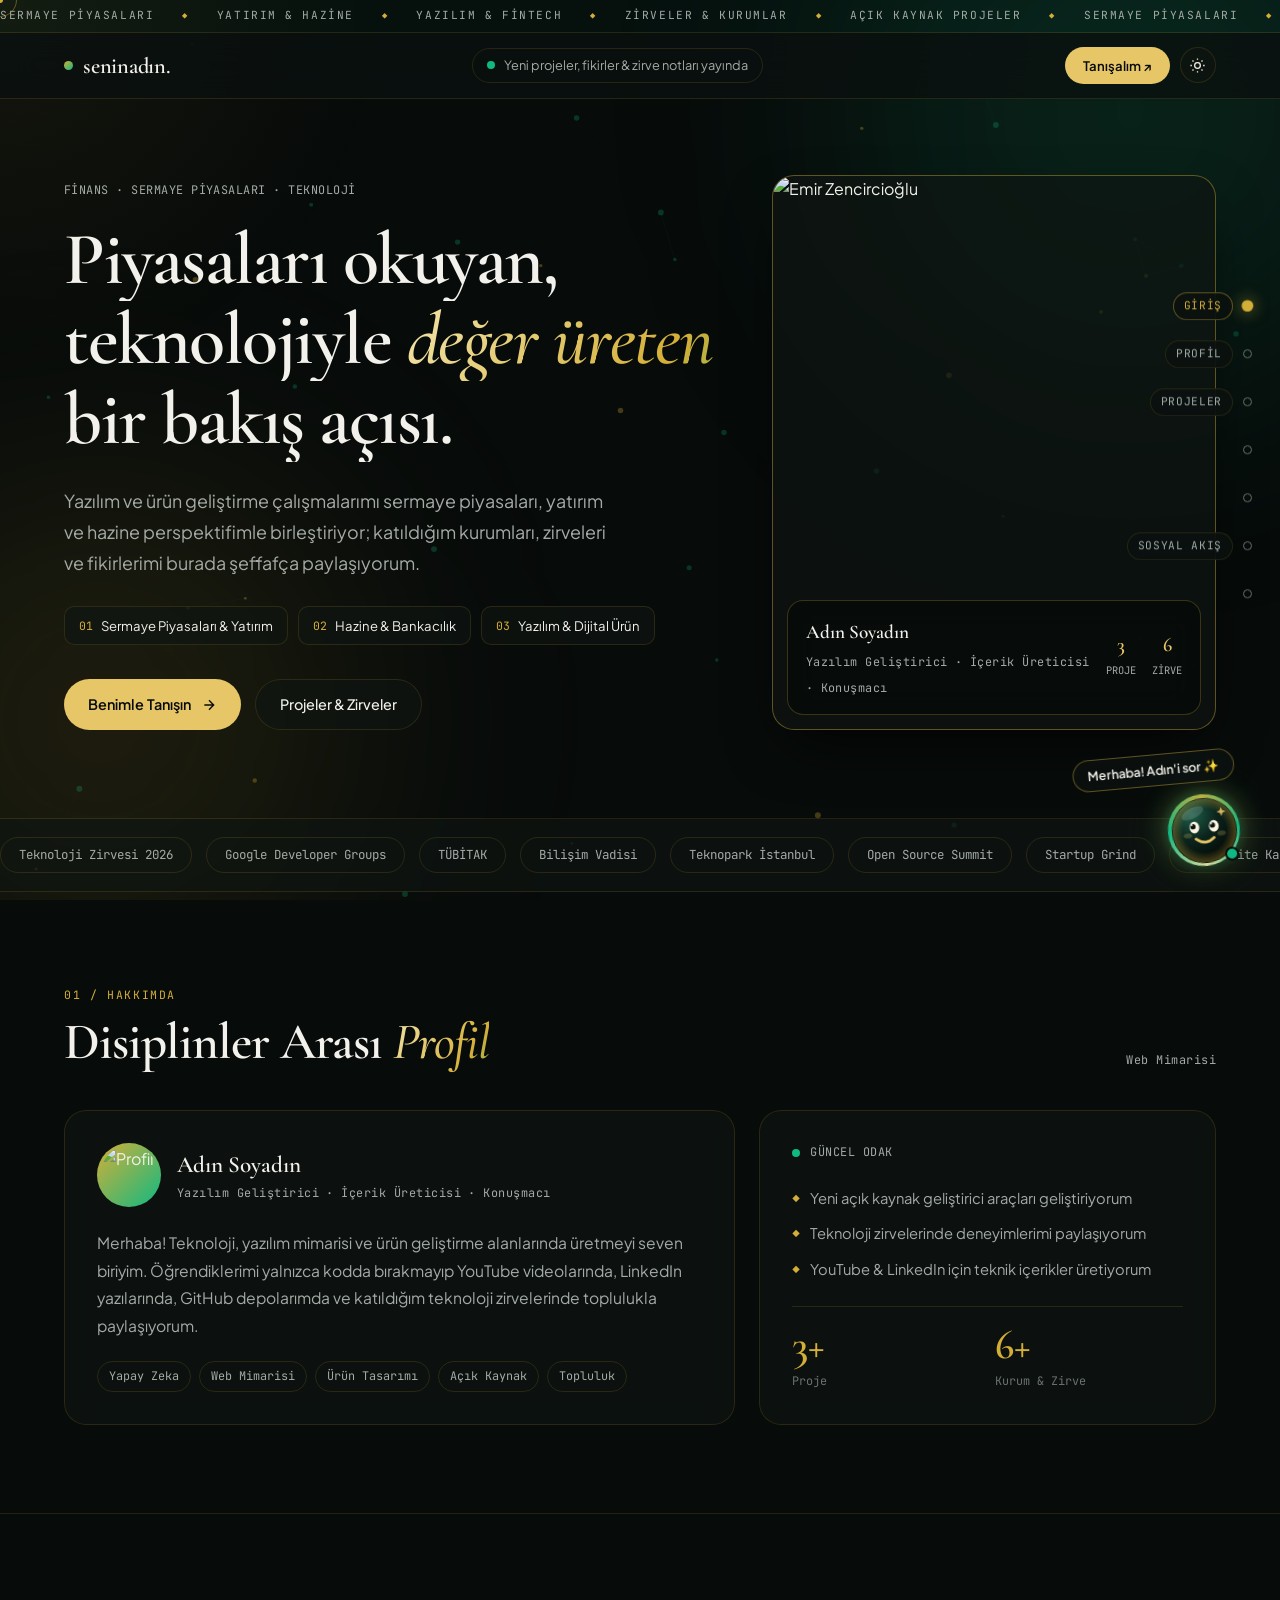
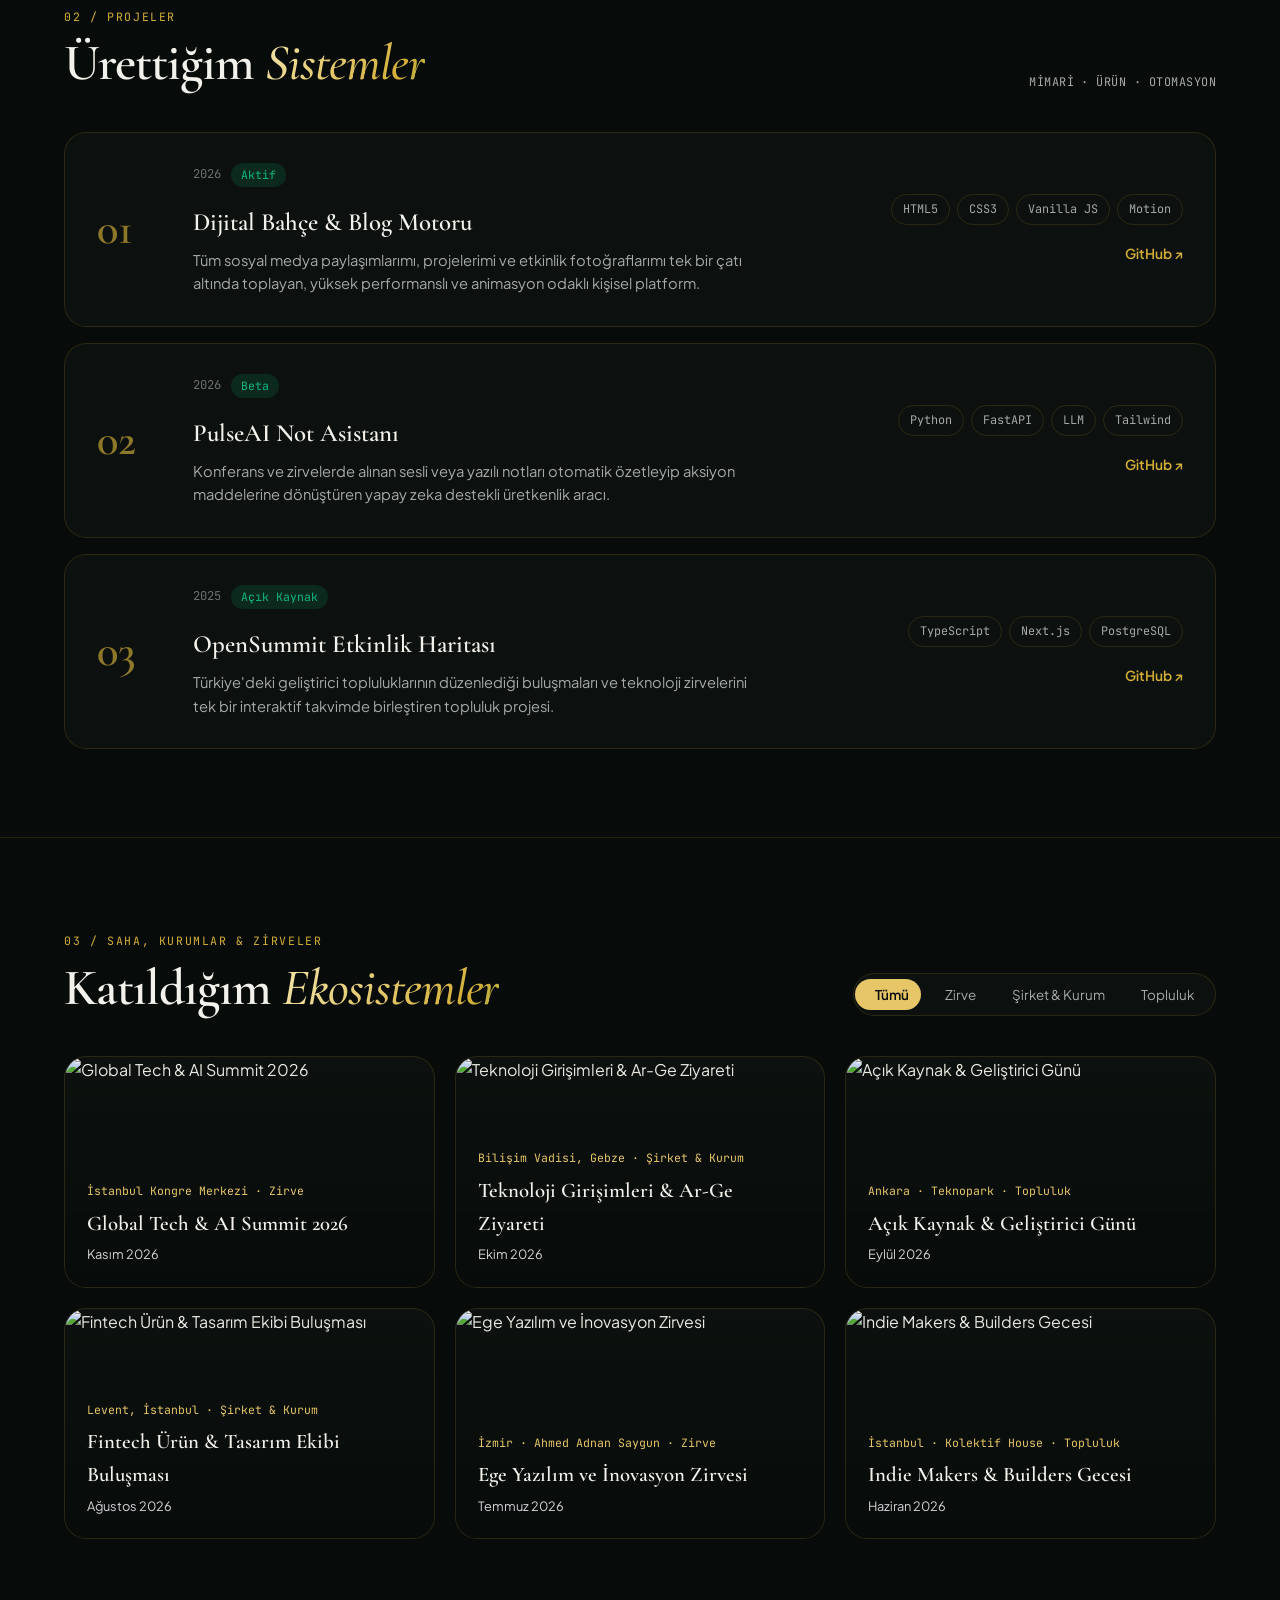
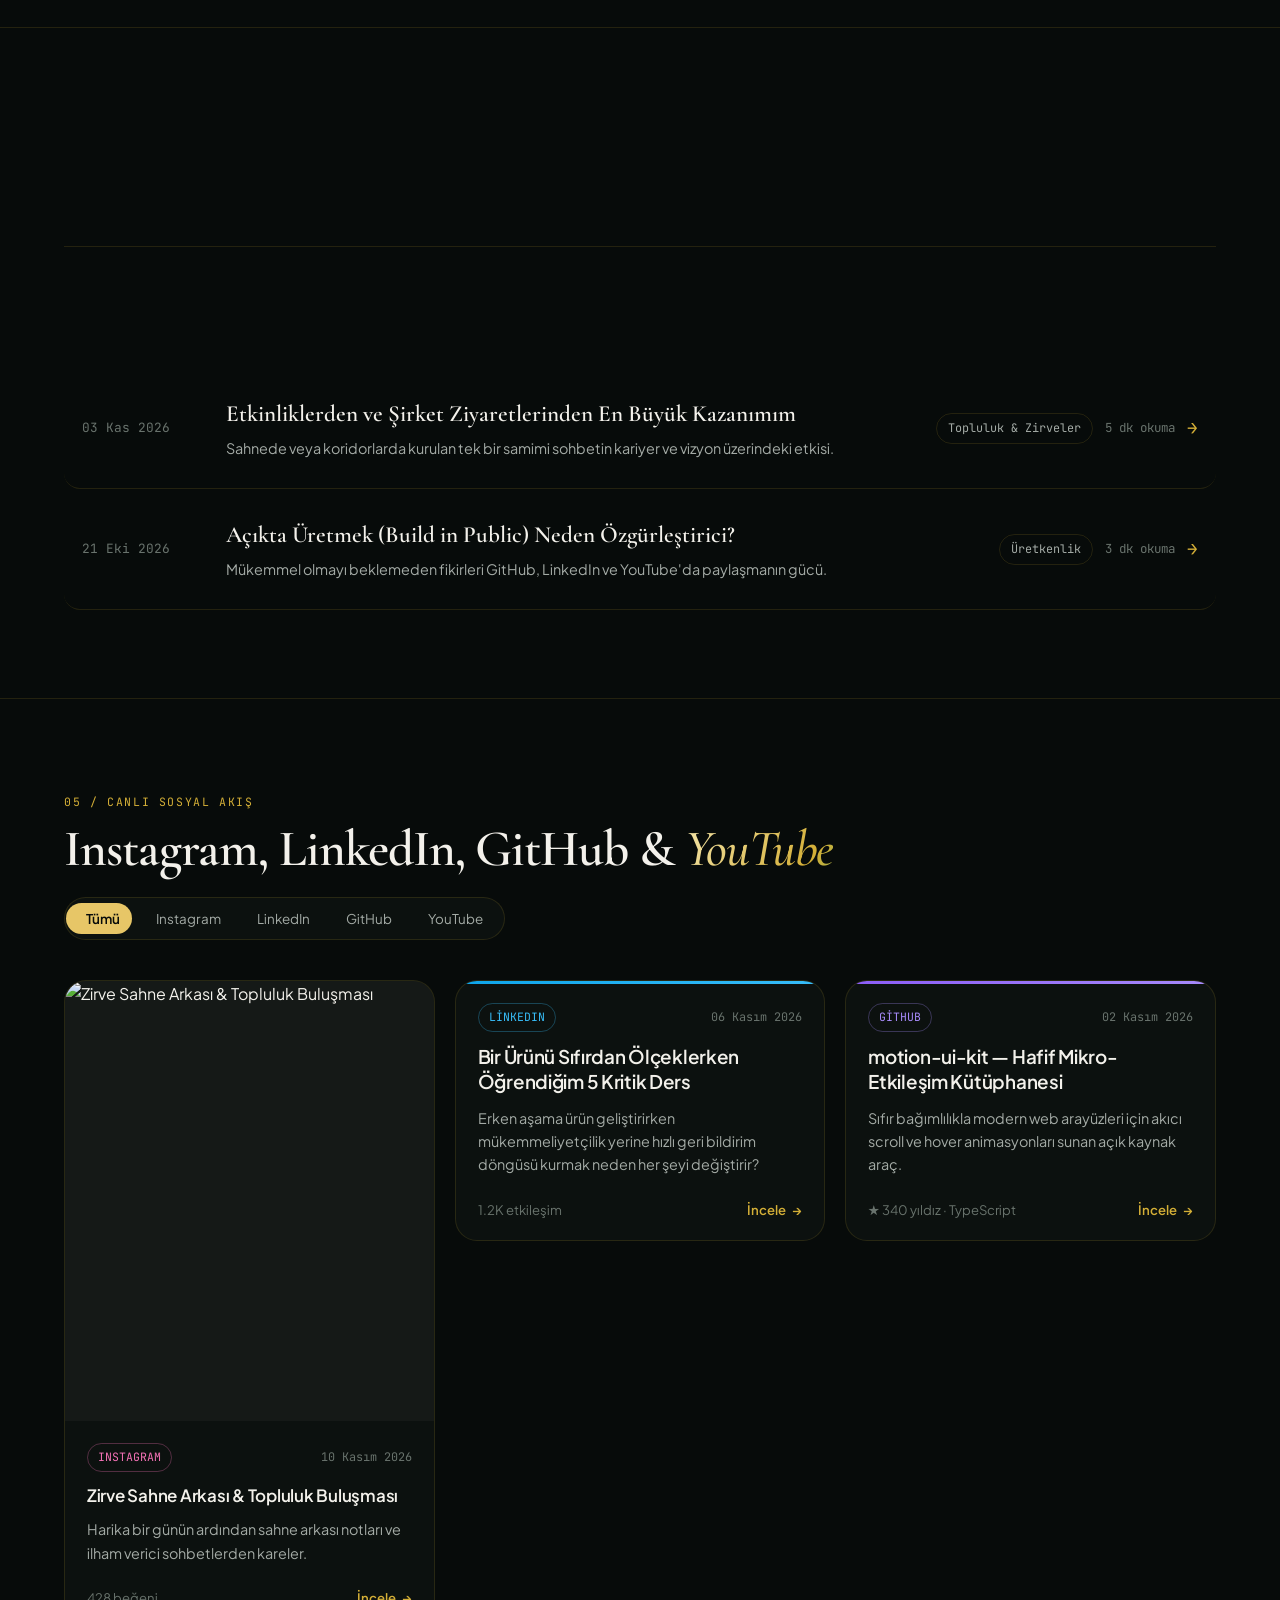
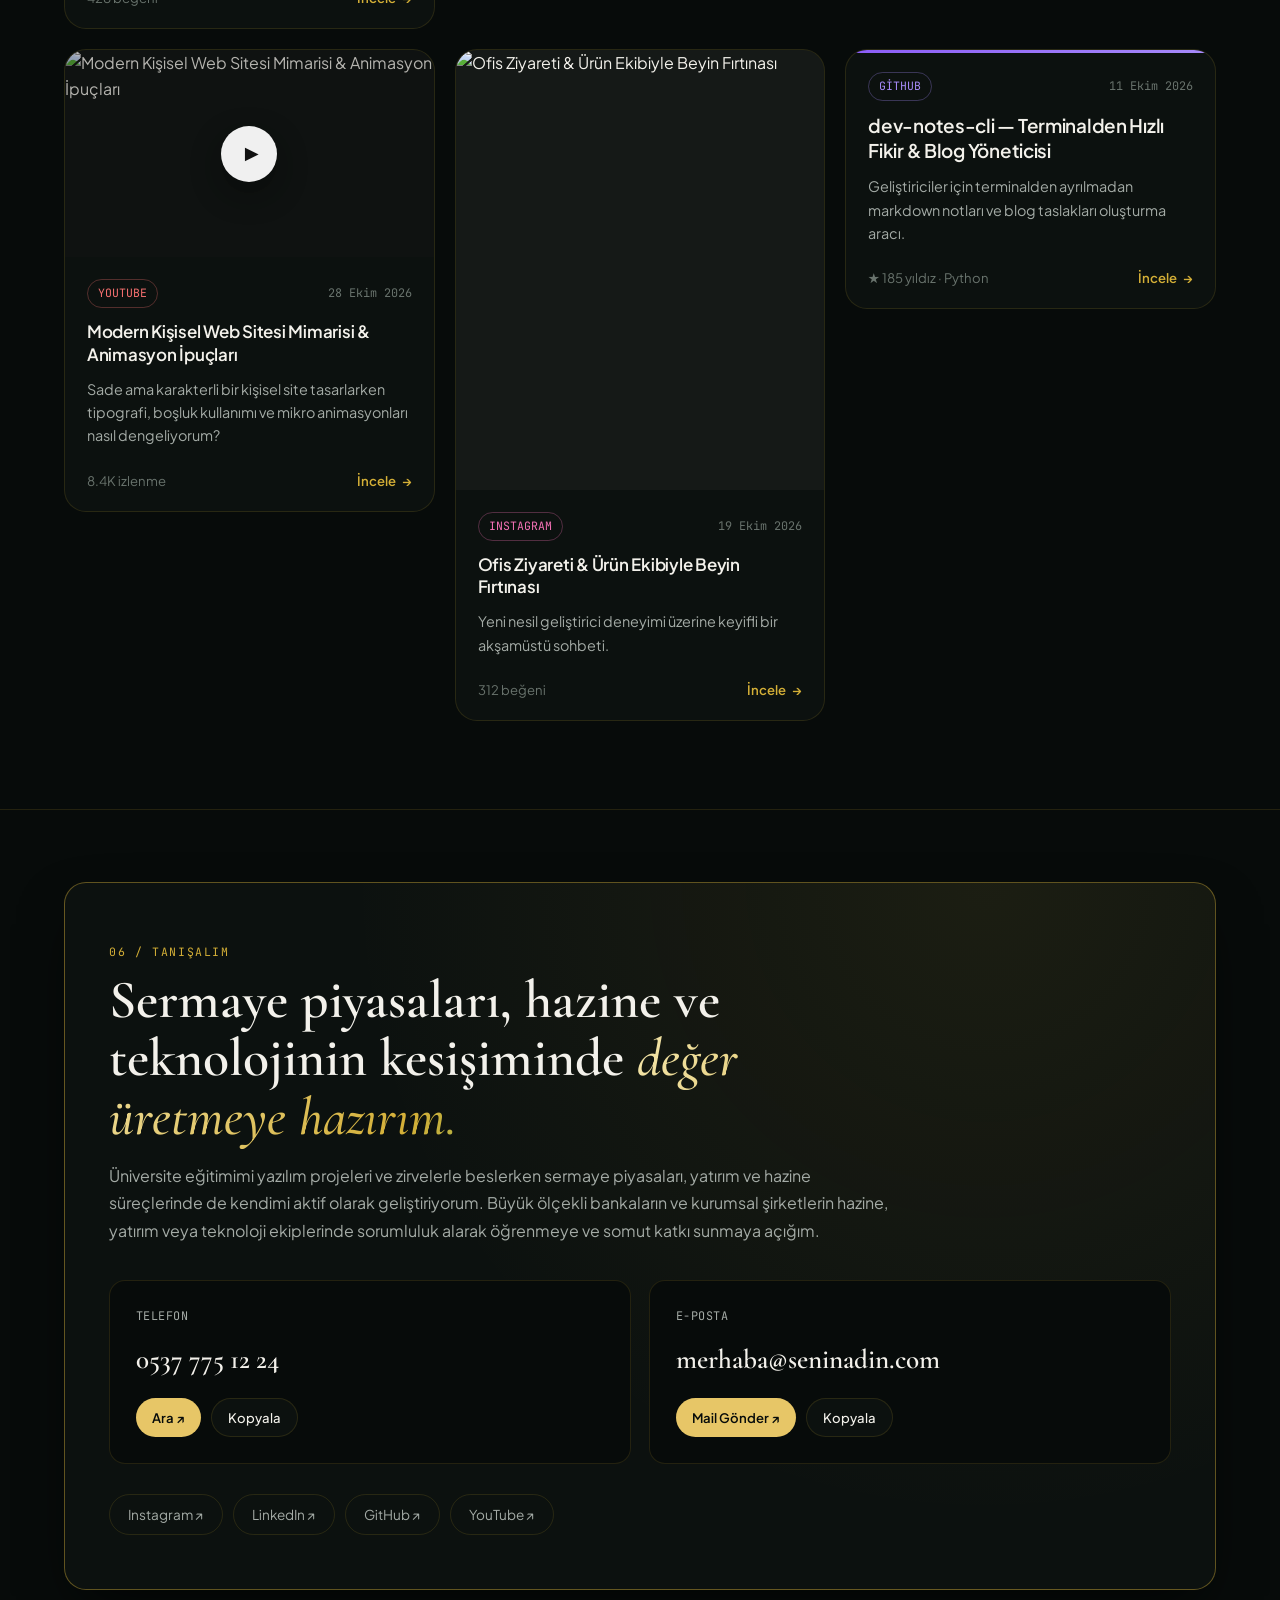
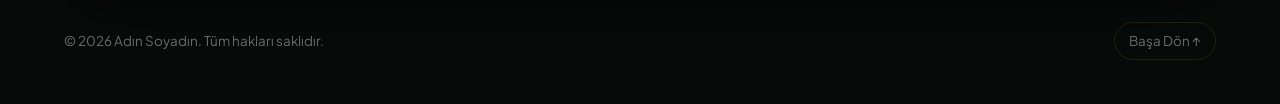
==== commit 03594ff9: "Remove Gemini AI portfolio footer label from chat window" ====
--- a/index.html
+++ b/index.html
@@ -450,7 +450,6 @@
           </svg>
         </button>
       </form>
-      <div class="chat-powered">Gemini AI · Güncel portfolyo verileriyle yanıtlar</div>
     </section>
 
     <button type="button" class="chat-fab" id="chatFab" aria-label="Emir AI Sohbetini Aç" aria-expanded="false">
--- a/css/styles.css
+++ b/css/styles.css
@@ -2424,15 +2424,6 @@
   cursor: not-allowed;
 }
 
-.chat-powered {
-  text-align: center;
-  font-size: 0.66rem;
-  font-family: var(--font-mono);
-  color: var(--text-subtle);
-  padding: 5px 10px 7px;
-  background: var(--bg-card);
-}
-
 @media (max-width: 540px) {
   .chat-widget {
     right: 14px;
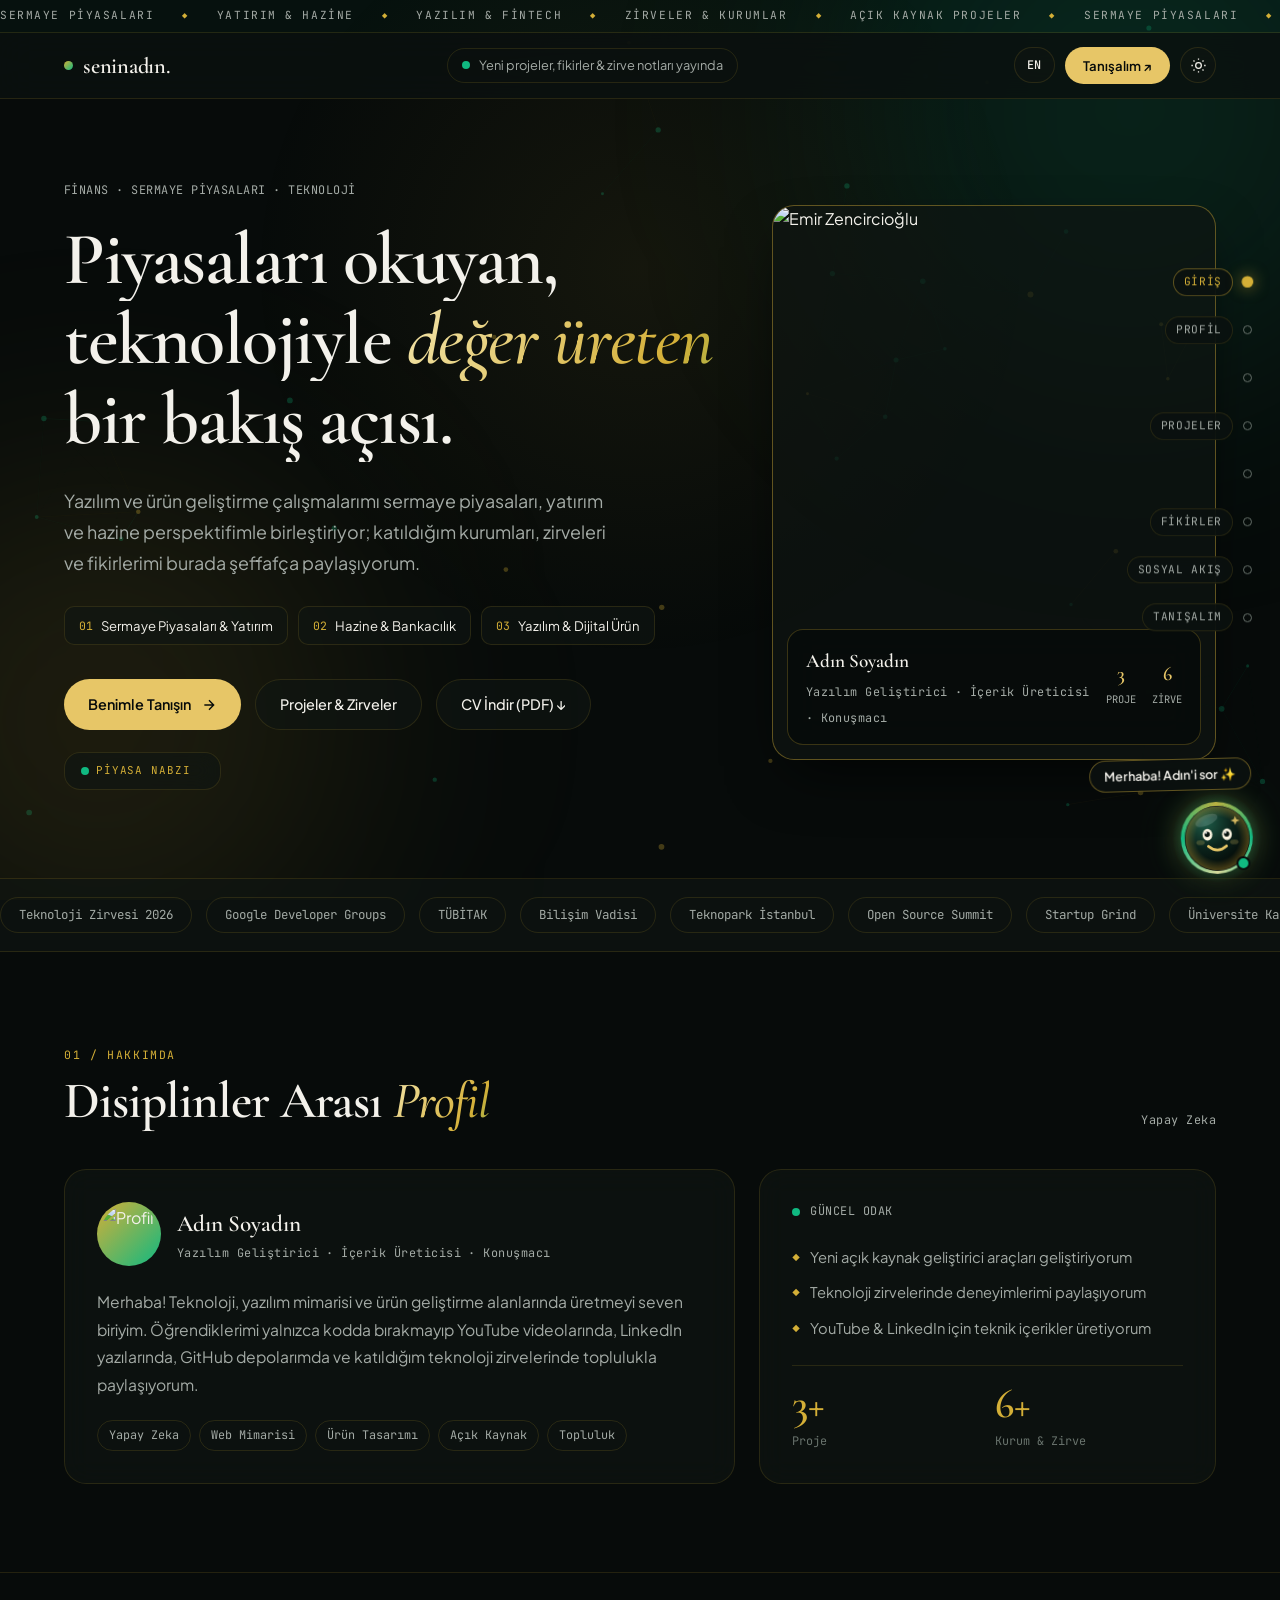
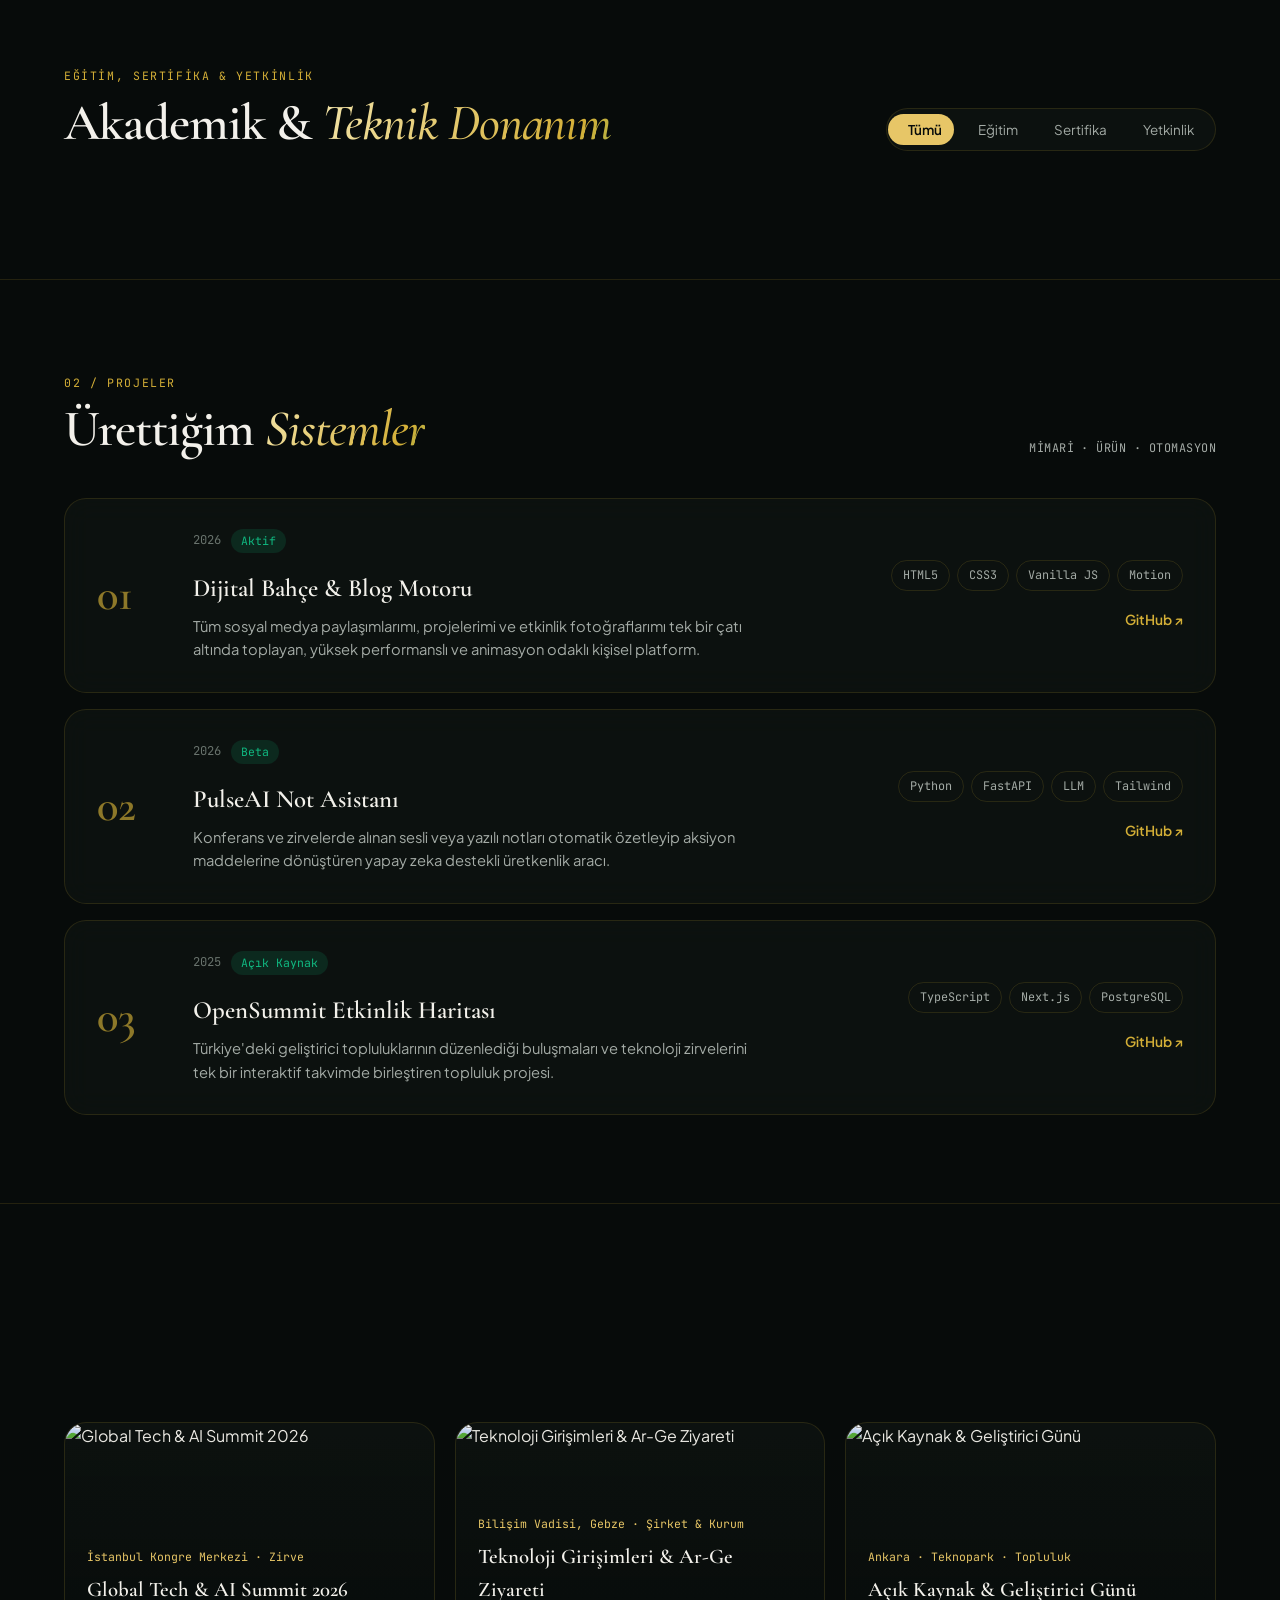
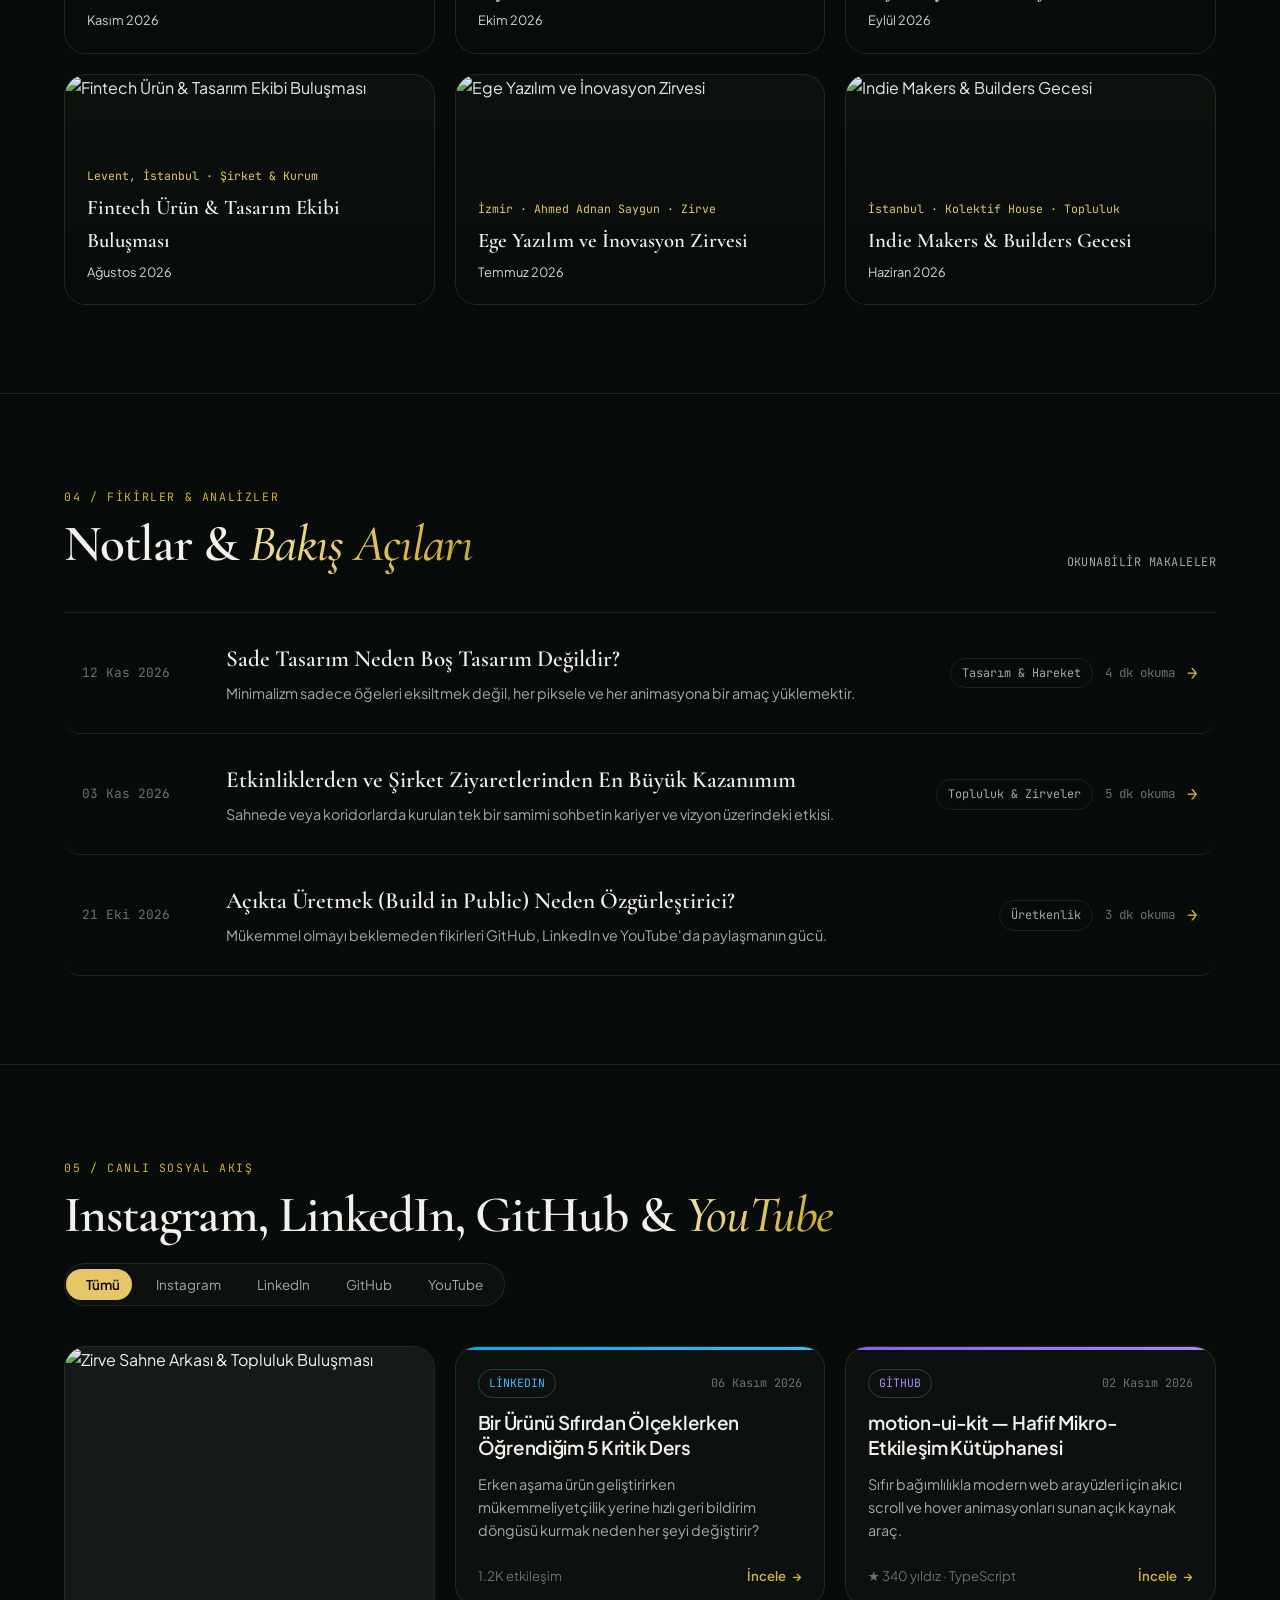
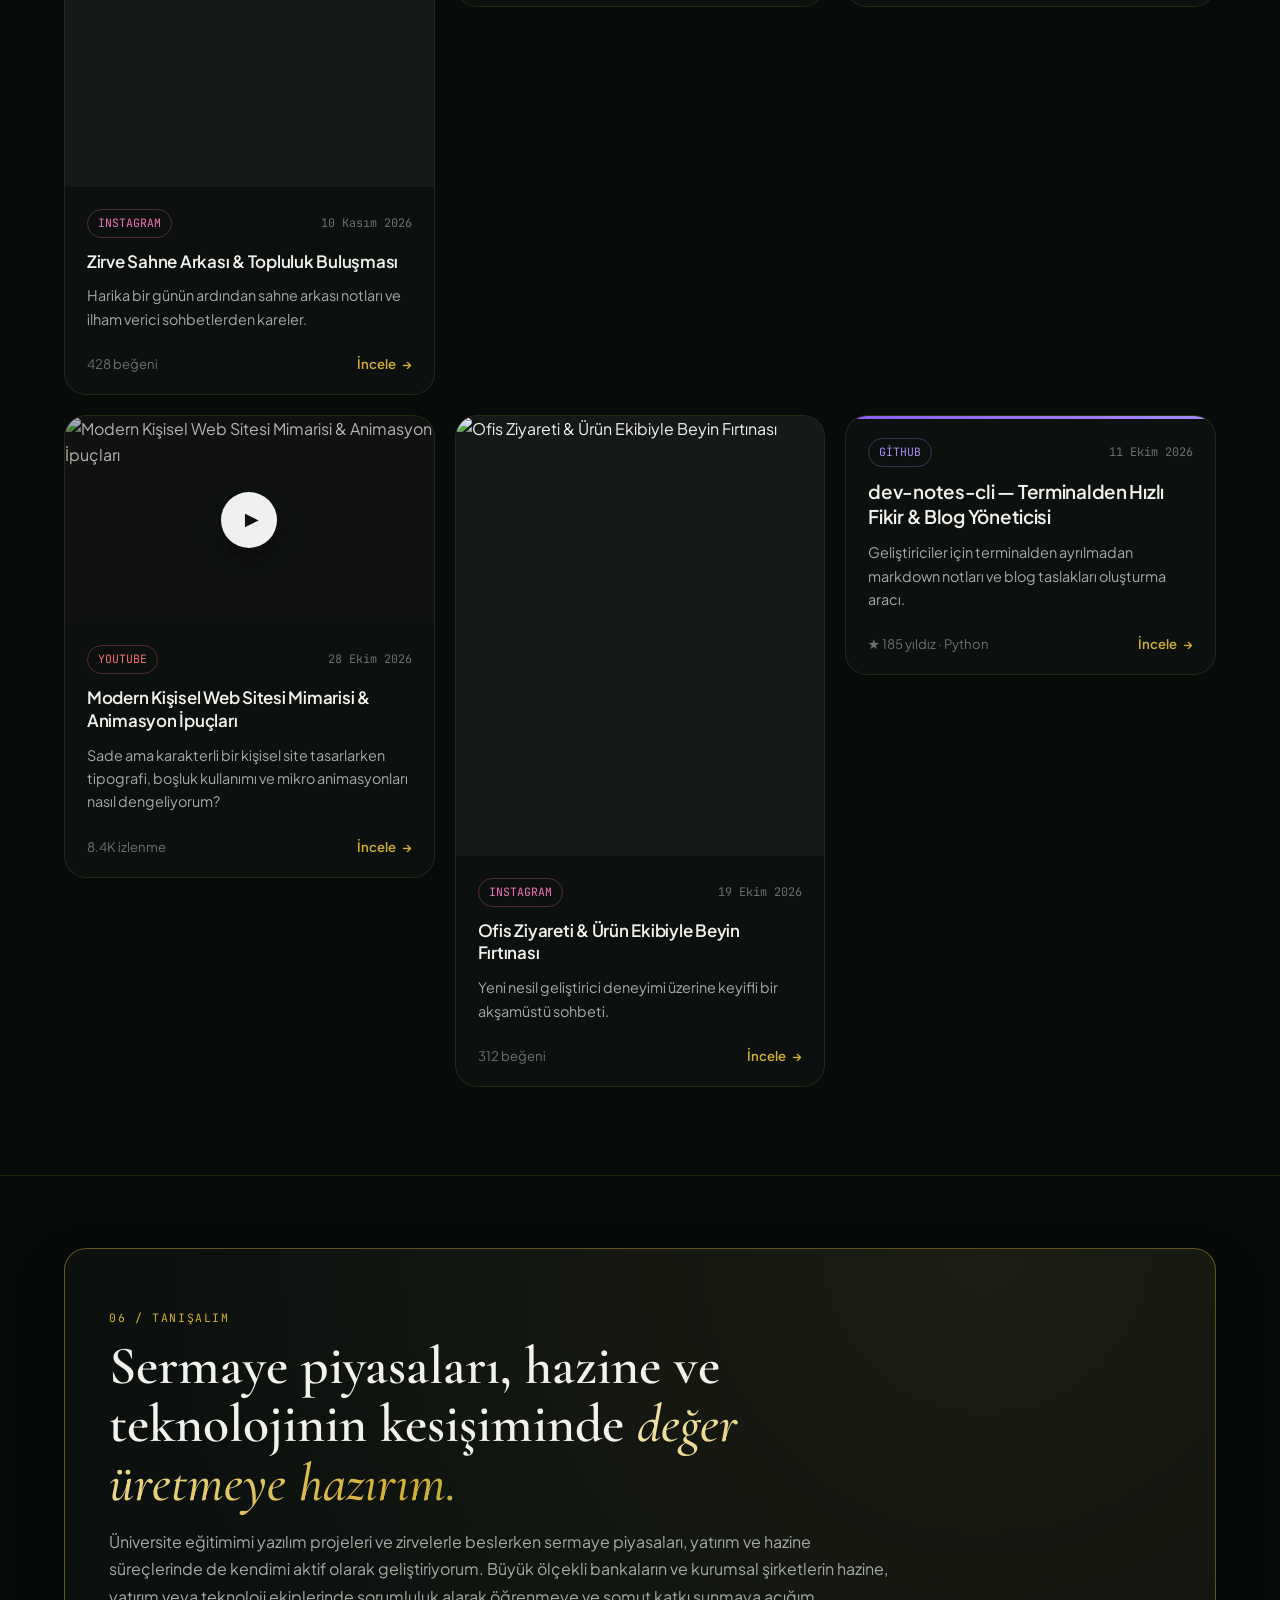
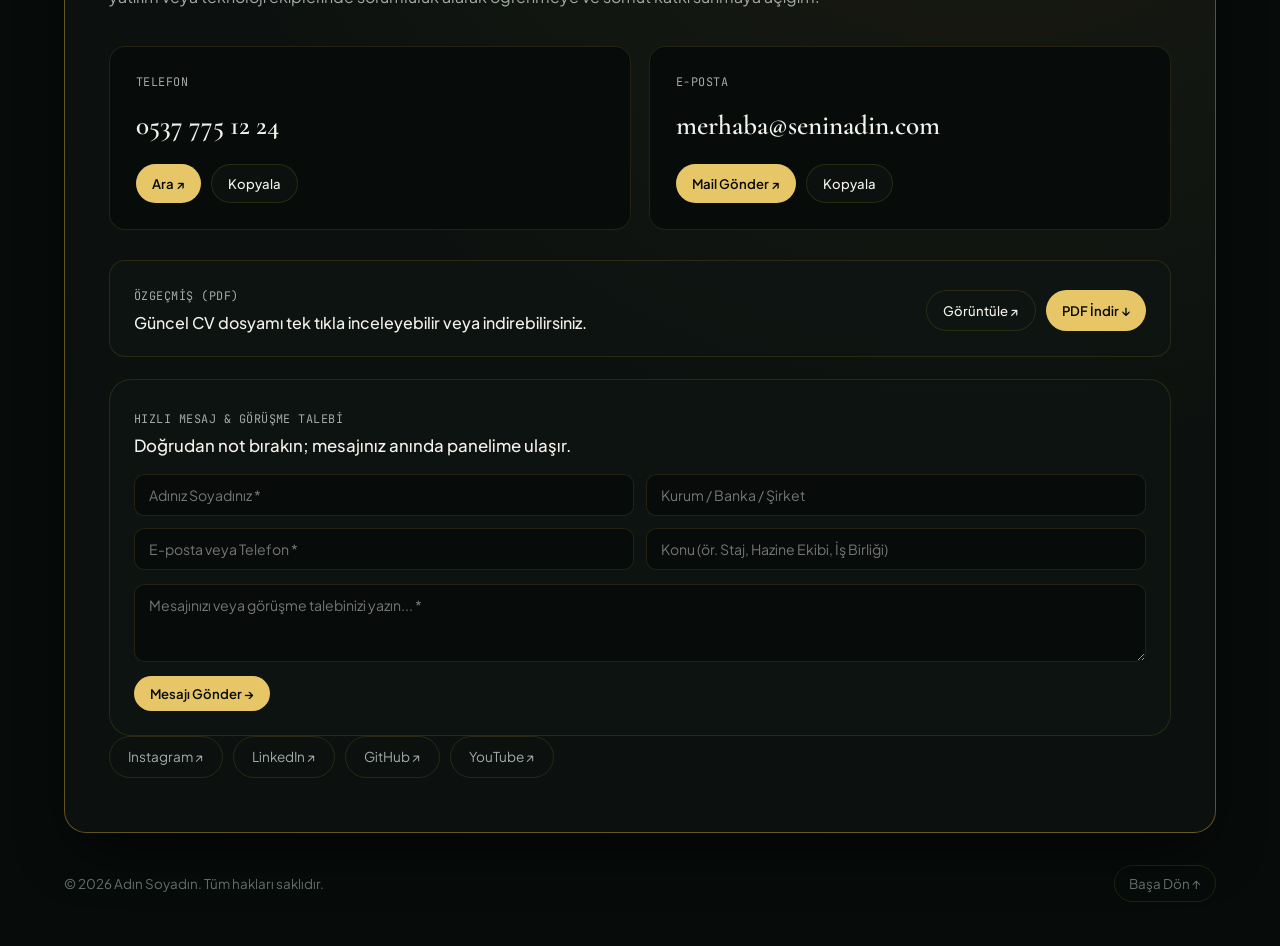
==== commit 0c3c529f: "Add PDF CV upload, credentials matrix, visitor inbox, AI question analytics, TR/EN toggle, OG cards " ====
--- a/index.html
+++ b/index.html
@@ -71,6 +71,7 @@
       </div>
 
       <div class="nav-actions">
+        <button type="button" class="lang-toggle magnetic" id="langToggle" aria-label="Dil Değiştir" data-magnetic="0.18">EN</button>
         <a href="#contact" class="topbar-cta magnetic" id="topbarCta" data-magnetic="0.18">Tanışalım ↗</a>
         <button class="theme-toggle magnetic" id="themeToggle" aria-label="Tema Değiştir" data-magnetic="0.22">
           <svg class="icon-sun" viewBox="0 0 24 24" fill="none" stroke="currentColor" stroke-width="1.8">
@@ -95,6 +96,10 @@
       <span class="rail-label">Profil</span>
       <span class="rail-dot"></span>
     </a>
+    <a href="#credentials" class="rail-item hidden" id="railCredentials" data-section="credentials">
+      <span class="rail-label">Yetkinlik</span>
+      <span class="rail-dot"></span>
+    </a>
     <a href="#projects" class="rail-item" data-section="projects">
       <span class="rail-label">Projeler</span>
       <span class="rail-dot"></span>
@@ -152,6 +157,15 @@
             <a href="#projects" class="btn btn-ghost magnetic" data-magnetic="0.2">
               <span id="heroCtaSecondaryText">Projeler & Zirveler</span>
             </a>
+            <a href="#" target="_blank" rel="noopener noreferrer" class="btn btn-ghost cv-btn hidden magnetic" id="heroCvBtn" data-magnetic="0.2">
+              <span id="heroCvBtnText">CV İndir (PDF) ↓</span>
+            </a>
+          </div>
+
+          <!-- LIVE MARKET PULSE STRIP (FX REFERENCE) -->
+          <div class="market-pulse hidden reveal-hero" id="marketPulseStrip" style="--delay: 0.7s" aria-label="Canlı Piyasa Nabzı">
+            <span class="market-pulse-badge"><span class="pulse-dot green"></span> PİYASA NABZI</span>
+            <div class="market-pulse-items" id="marketPulseItems"></div>
           </div>
         </div>
 
@@ -226,6 +240,27 @@
             </div>
           </div>
         </div>
+      </div>
+    </section>
+
+    <!-- CREDENTIALS: EDUCATION, CERTIFICATIONS & SKILLS -->
+    <section class="section credentials-section hidden" id="credentials">
+      <div class="container">
+        <div class="section-split-head reveal-up">
+          <div>
+            <span class="section-tag" id="credTag">EĞİTİM, SERTİFİKA & YETKİNLİK</span>
+            <h2 class="section-title"><span id="credTitlePrefix">Akademik &</span> <em class="serif-italic gold-serif" id="credTitleHighlight">Teknik Donanım</em></h2>
+          </div>
+          <div class="filter-bar" id="credFilters">
+            <span class="filter-pill-bg" aria-hidden="true"></span>
+            <button class="filter-btn active" data-cred-filter="all">Tümü</button>
+            <button class="filter-btn" data-cred-filter="egitim">Eğitim</button>
+            <button class="filter-btn" data-cred-filter="sertifika">Sertifika</button>
+            <button class="filter-btn" data-cred-filter="yetkinlik">Yetkinlik</button>
+          </div>
+        </div>
+
+        <div class="credentials-grid" id="credentialsGrid"></div>
       </div>
     </section>
 
@@ -337,6 +372,37 @@
               </div>
             </div>
           </div>
+
+          <!-- CV DOWNLOAD BANNER (WHEN UPLOADED IN ADMIN) -->
+          <div class="contact-cv-bar hidden" id="contactCvWrap">
+            <div>
+              <span class="mono-sub" id="contactCvLabel">ÖZGEÇMİŞ (PDF)</span>
+              <strong id="contactCvTitle">Güncel CV dosyamı tek tıkla inceleyebilir veya indirebilirsiniz.</strong>
+            </div>
+            <div class="contact-box-actions">
+              <a href="#" target="_blank" rel="noopener noreferrer" class="btn btn-ghost btn-sm magnetic" id="contactCvViewBtn" data-magnetic="0.18">Görüntüle ↗</a>
+              <a href="#" class="btn btn-gold btn-sm magnetic" id="contactCvBtn" data-magnetic="0.18">PDF İndir ↓</a>
+            </div>
+          </div>
+
+          <!-- QUICK CONTACT / INTERVIEW REQUEST FORM -->
+          <form class="contact-msg-form" id="contactMessageForm">
+            <div class="contact-msg-head">
+              <span class="mono-sub" id="msgFormTag">HIZLI MESAJ &amp; GÖRÜŞME TALEBİ</span>
+              <strong id="msgFormTitle">Doğrudan not bırakın; mesajınız anında panelime ulaşır.</strong>
+            </div>
+            <div class="contact-msg-grid">
+              <input type="text" id="msgName" required maxlength="120" placeholder="Adınız Soyadınız *" aria-label="Adınız Soyadınız" />
+              <input type="text" id="msgOrg" maxlength="140" placeholder="Kurum / Banka / Şirket" aria-label="Kurum veya Şirket" />
+              <input type="text" id="msgContact" maxlength="140" placeholder="E-posta veya Telefon *" required aria-label="E-posta veya Telefon" />
+              <input type="text" id="msgTopic" maxlength="100" placeholder="Konu (ör. Staj, Hazine Ekibi, İş Birliği)" aria-label="Konu" />
+            </div>
+            <textarea id="msgBody" rows="3" required maxlength="2000" placeholder="Mesajınızı veya görüşme talebinizi yazın... *" aria-label="Mesajınız"></textarea>
+            <div class="contact-msg-foot">
+              <button type="submit" class="btn btn-gold btn-sm magnetic" id="msgSubmitBtn" data-magnetic="0.18">Mesajı Gönder →</button>
+              <span class="mono-sub" id="msgFormStatus"></span>
+            </div>
+          </form>
 
           <div class="footer-socials" id="footerSocials"></div>
         </div>
--- a/css/styles.css
+++ b/css/styles.css
@@ -2439,3 +2439,212 @@
     bottom: 72px;
   }
 }
+
+/* ==========================================================================
+   LANGUAGE TOGGLE, MARKET PULSE, CREDENTIALS, CV BAR & QUICK MESSAGE FORM
+   ========================================================================== */
+.lang-toggle {
+  height: 36px;
+  padding: 0 12px;
+  border-radius: var(--radius-pill);
+  border: 1px solid var(--border);
+  background: var(--bg-card);
+  color: var(--text);
+  font-family: var(--font-mono);
+  font-size: 0.74rem;
+  font-weight: 500;
+  letter-spacing: 0.06em;
+  transition: border-color 0.25s ease, color 0.25s ease, background-color 0.25s ease;
+}
+
+.lang-toggle:hover {
+  border-color: var(--border-hover);
+  color: var(--brand);
+}
+
+.market-pulse {
+  margin-top: 22px;
+  display: inline-flex;
+  flex-wrap: wrap;
+  align-items: center;
+  gap: 14px;
+  padding: 9px 16px;
+  border-radius: var(--radius-md);
+  background: var(--bg-card);
+  border: 1px solid var(--border);
+  backdrop-filter: blur(12px);
+}
+
+.market-pulse-badge {
+  display: inline-flex;
+  align-items: center;
+  gap: 7px;
+  font-family: var(--font-mono);
+  font-size: 0.68rem;
+  letter-spacing: 0.08em;
+  color: var(--brand);
+}
+
+.market-pulse-items {
+  display: flex;
+  flex-wrap: wrap;
+  gap: 14px;
+}
+
+.market-pulse-chip {
+  display: inline-flex;
+  align-items: baseline;
+  gap: 6px;
+  font-family: var(--font-mono);
+  font-size: 0.76rem;
+}
+
+.market-pulse-chip span {
+  color: var(--text-muted);
+}
+
+.market-pulse-chip strong {
+  color: var(--text);
+  font-weight: 500;
+}
+
+.credentials-grid {
+  display: grid;
+  grid-template-columns: repeat(auto-fill, minmax(290px, 1fr));
+  gap: 20px;
+}
+
+.cred-card {
+  padding: 24px;
+  border-radius: var(--radius-lg);
+  background: var(--bg-card);
+  border: 1px solid var(--border);
+  display: flex;
+  flex-direction: column;
+  gap: 10px;
+  transition: border-color 0.3s ease, transform 0.35s var(--ease-spring), box-shadow 0.3s ease;
+}
+
+.cred-card:hover {
+  border-color: var(--border-hover);
+  transform: translateY(-4px);
+  box-shadow: var(--shadow-card);
+}
+
+.cred-top {
+  display: flex;
+  align-items: center;
+  justify-content: space-between;
+  gap: 10px;
+}
+
+.cred-badge {
+  font-family: var(--font-mono);
+  font-size: 0.7rem;
+  padding: 3px 10px;
+  border-radius: var(--radius-pill);
+  background: var(--brand-soft);
+  color: var(--brand);
+  letter-spacing: 0.04em;
+}
+
+.cred-date {
+  font-family: var(--font-mono);
+  font-size: 0.74rem;
+  color: var(--text-subtle);
+}
+
+.cred-title {
+  font-family: var(--font-display);
+  font-size: 1.42rem;
+  font-weight: 600;
+  line-height: 1.25;
+}
+
+.cred-org {
+  font-size: 0.86rem;
+  font-weight: 500;
+  color: var(--emerald);
+}
+
+.cred-detail {
+  font-size: 0.88rem;
+  color: var(--text-muted);
+  line-height: 1.55;
+}
+
+.contact-cv-bar {
+  margin-top: 20px;
+  padding: 20px 24px;
+  border-radius: var(--radius-md);
+  background: var(--bg-card);
+  border: 1px solid var(--border);
+  display: flex;
+  flex-wrap: wrap;
+  align-items: center;
+  justify-content: space-between;
+  gap: 16px;
+}
+
+.contact-cv-bar strong {
+  display: block;
+  margin-top: 4px;
+  font-size: 1rem;
+  font-weight: 500;
+}
+
+.contact-msg-form {
+  margin-top: 22px;
+  padding: 24px;
+  border-radius: var(--radius-lg);
+  background: var(--bg-card);
+  border: 1px solid var(--border);
+  display: flex;
+  flex-direction: column;
+  gap: 14px;
+}
+
+.contact-msg-head strong {
+  display: block;
+  margin-top: 4px;
+  font-size: 1.05rem;
+  font-weight: 500;
+}
+
+.contact-msg-grid {
+  display: grid;
+  grid-template-columns: repeat(2, minmax(0, 1fr));
+  gap: 12px;
+}
+
+.contact-msg-form input,
+.contact-msg-form textarea {
+  width: 100%;
+  border-radius: var(--radius-sm);
+  border: 1px solid var(--border);
+  background: var(--bg);
+  color: var(--text);
+  font-family: inherit;
+  font-size: 0.88rem;
+  padding: 11px 14px;
+  outline: none;
+  transition: border-color 0.25s ease;
+}
+
+.contact-msg-form input:focus,
+.contact-msg-form textarea:focus {
+  border-color: var(--brand);
+}
+
+.contact-msg-foot {
+  display: flex;
+  flex-wrap: wrap;
+  align-items: center;
+  gap: 14px;
+}
+
+@media (max-width: 640px) {
+  .contact-msg-grid {
+    grid-template-columns: 1fr;
+  }
+}
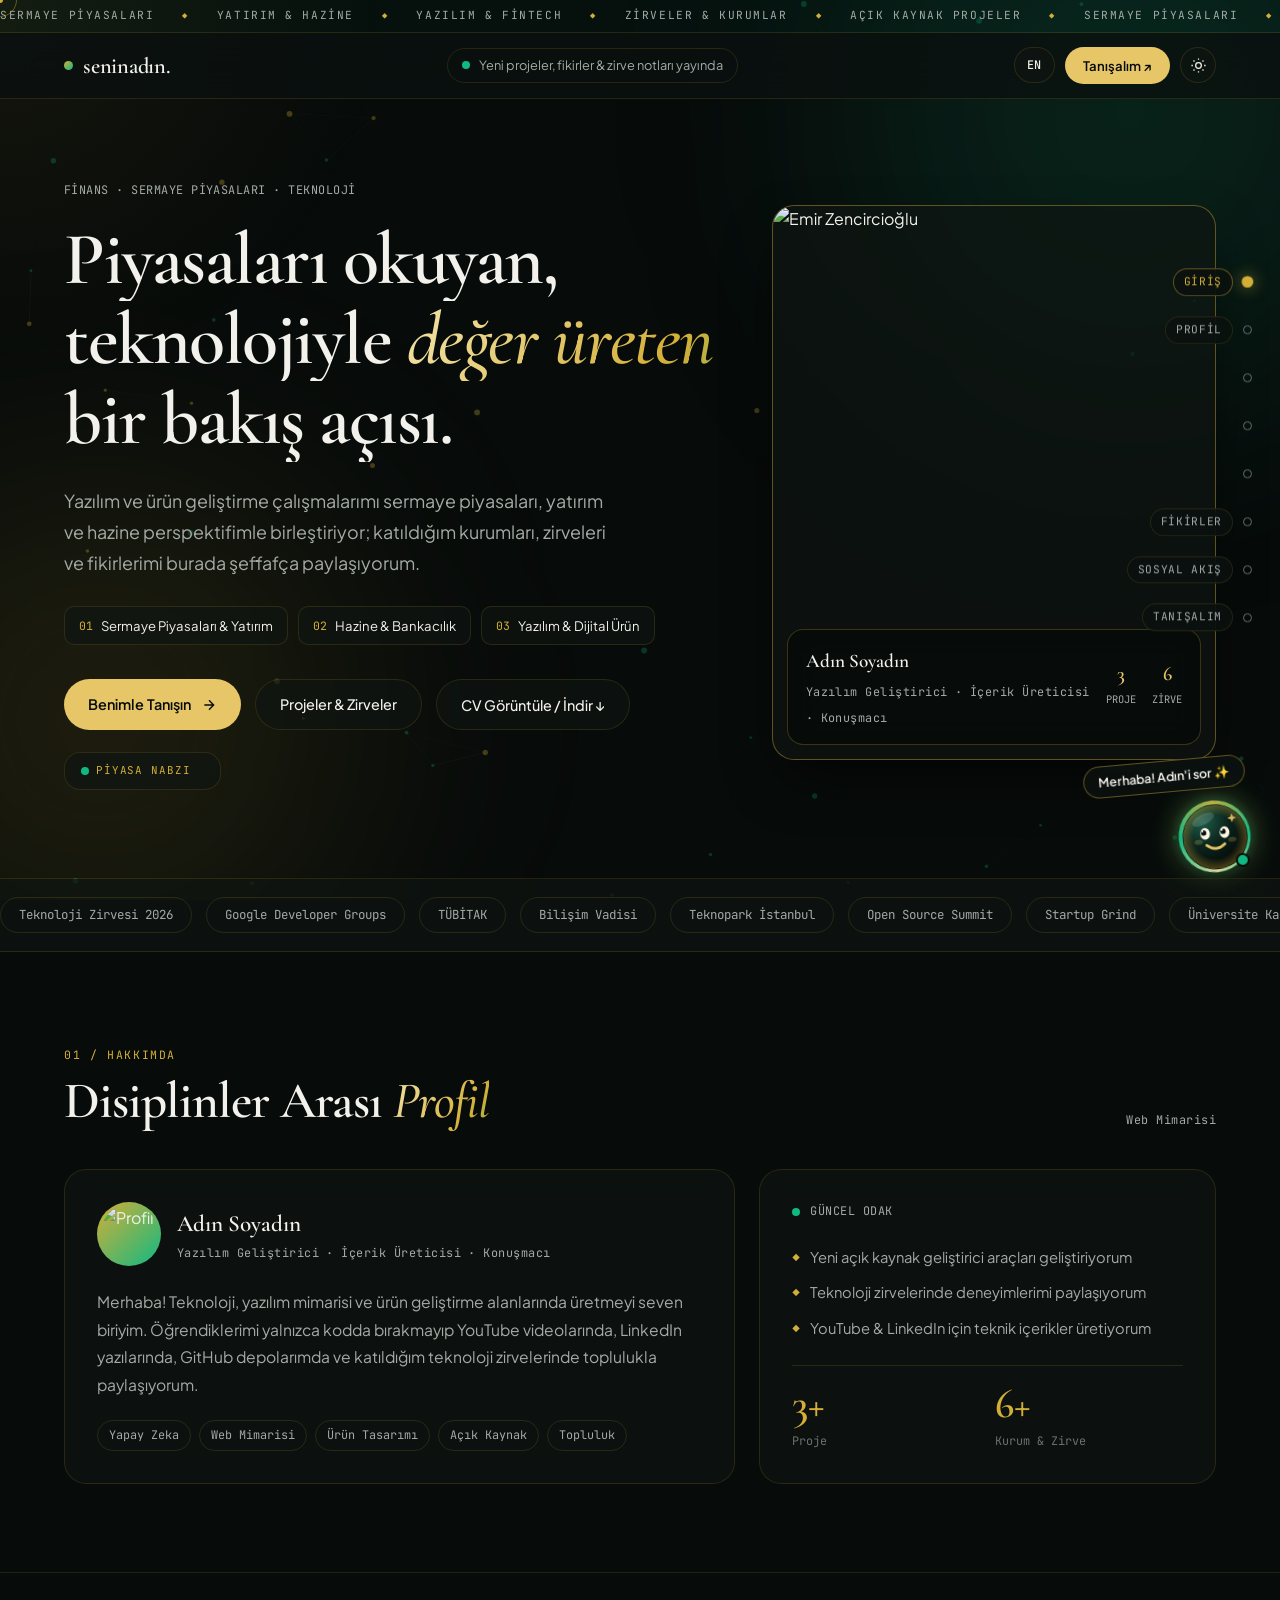
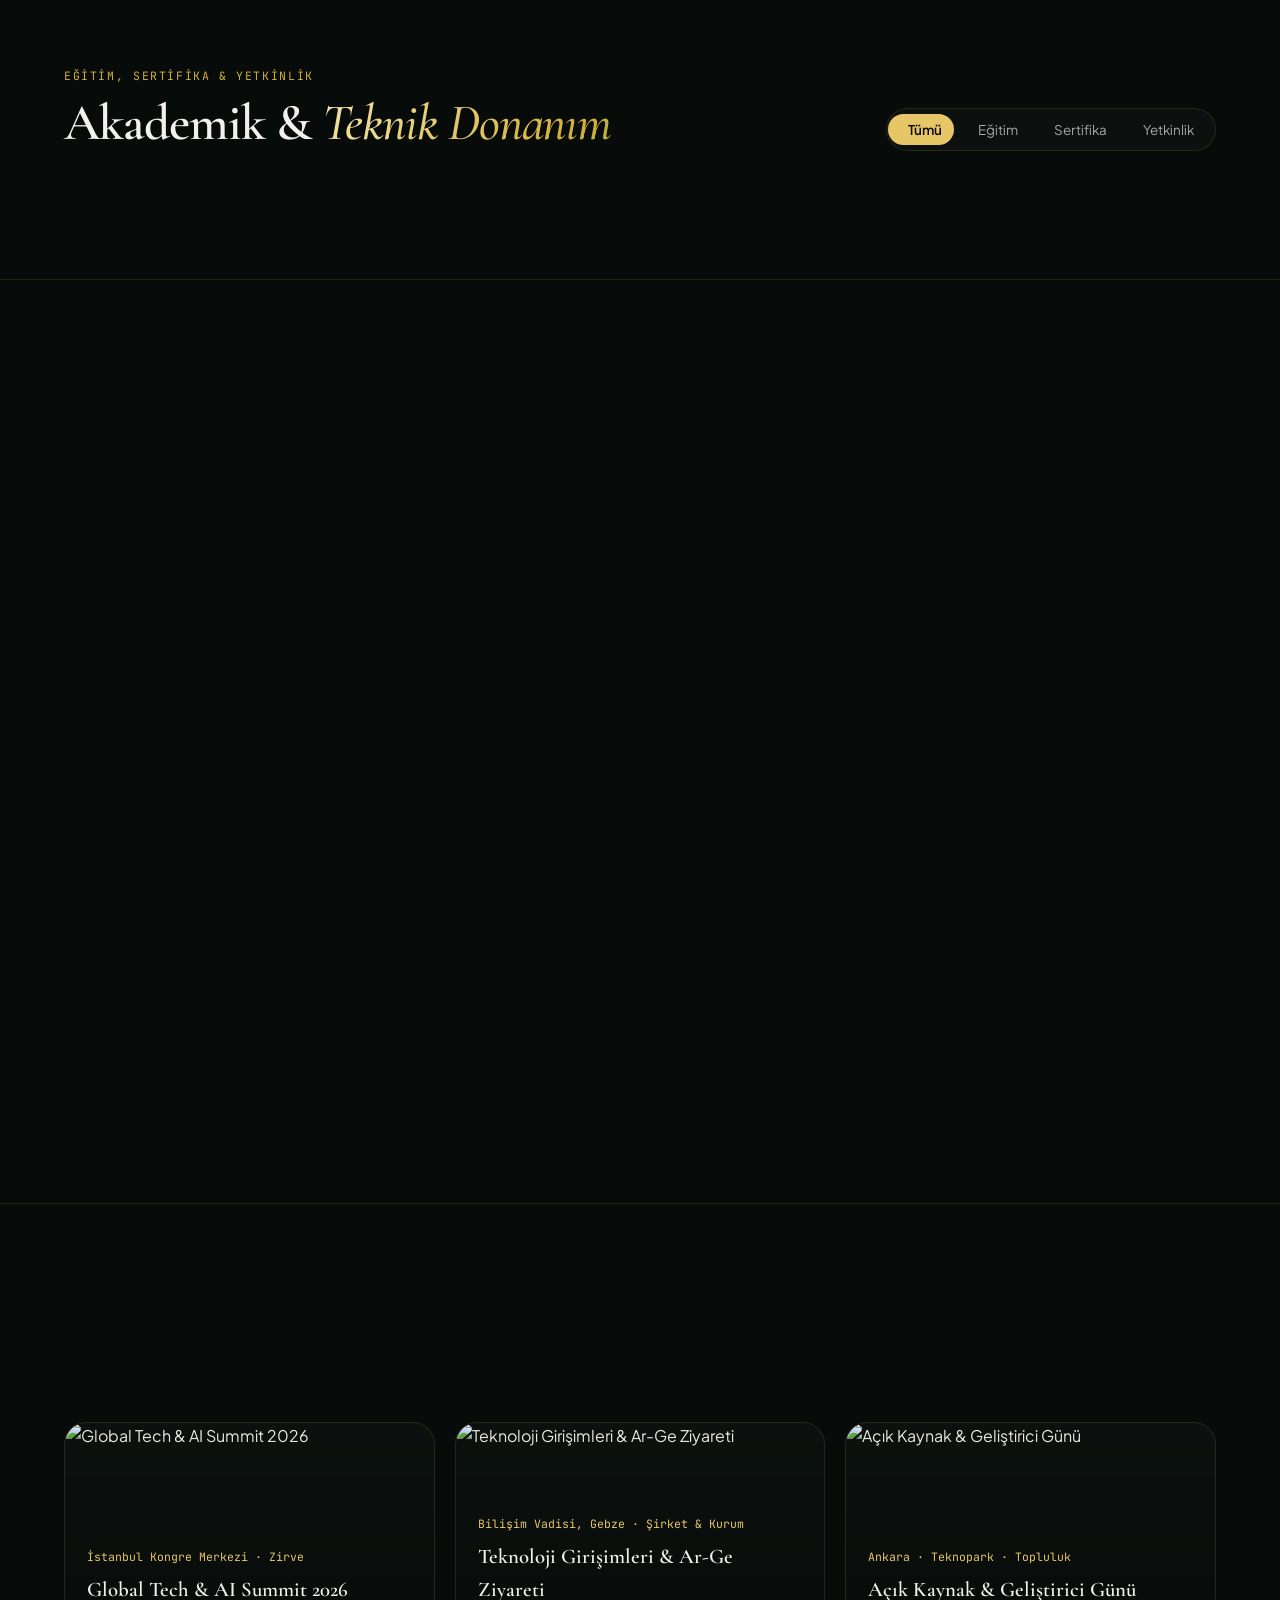
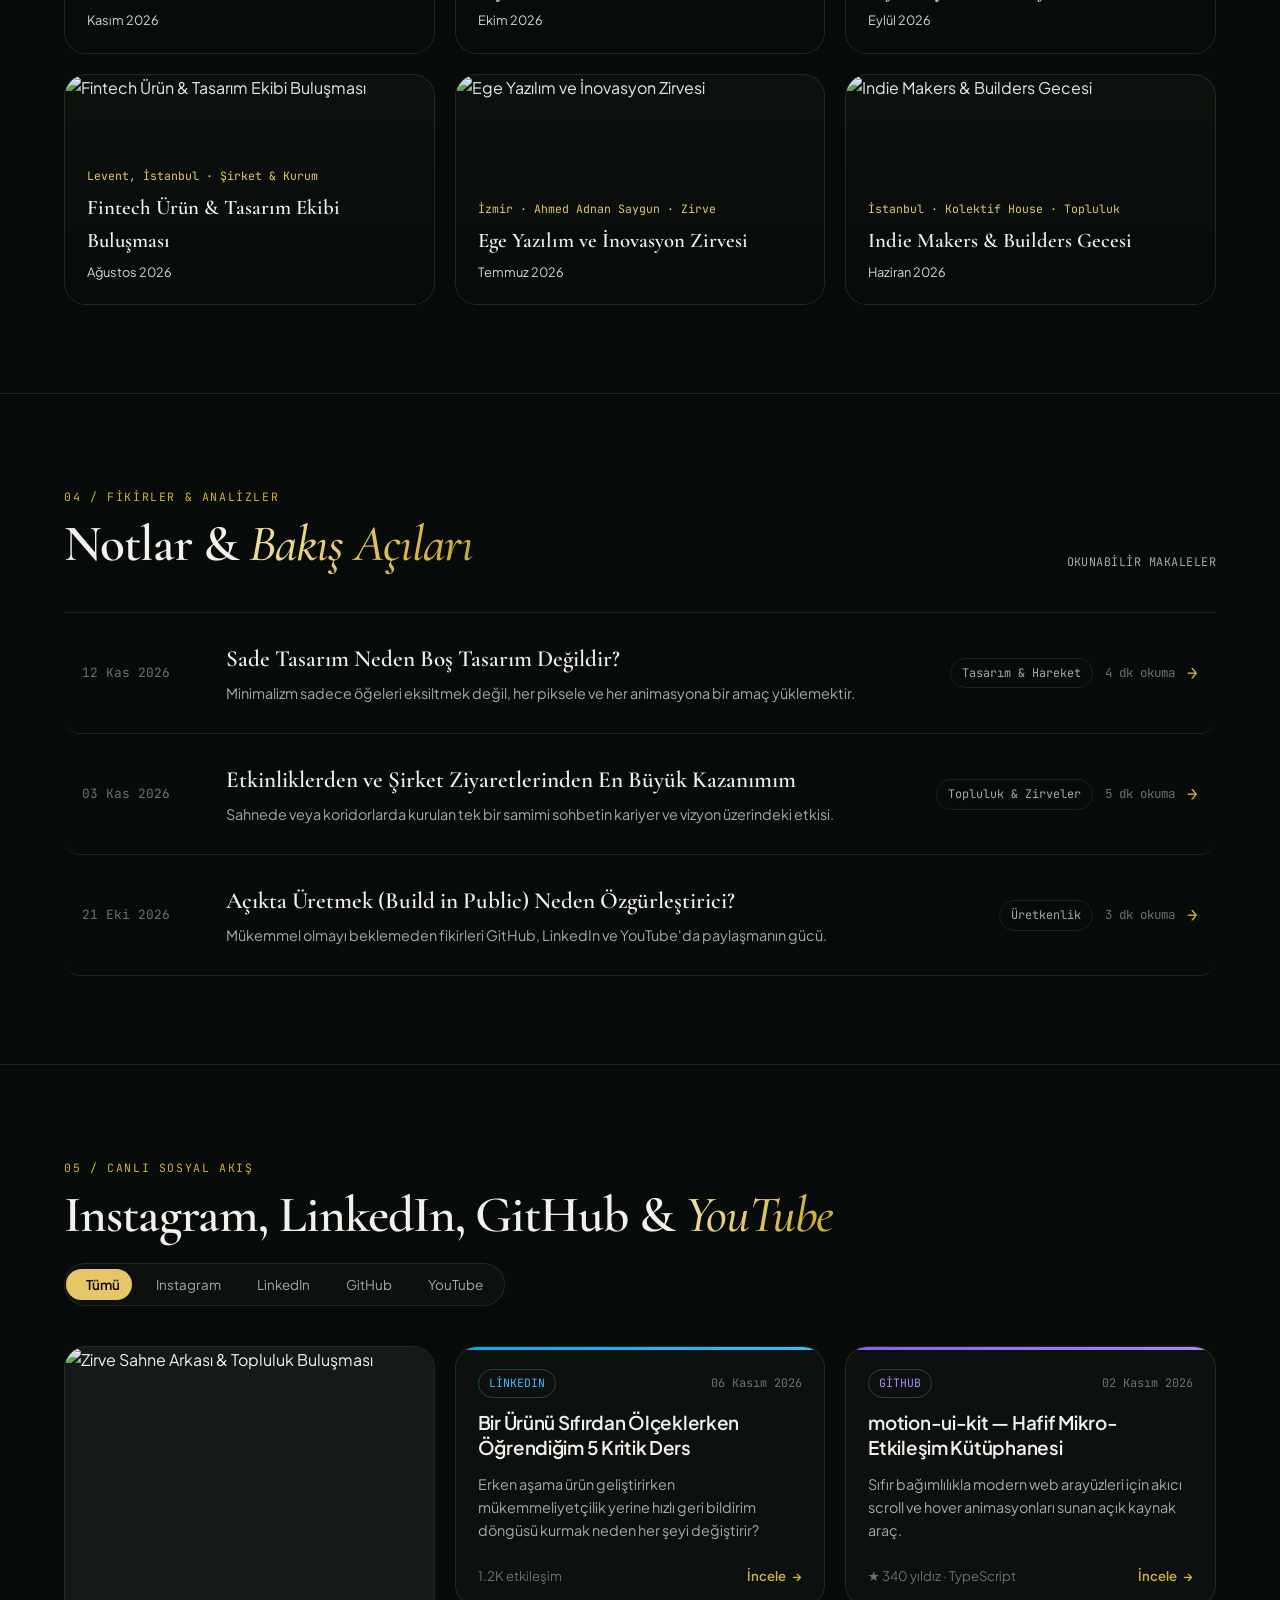
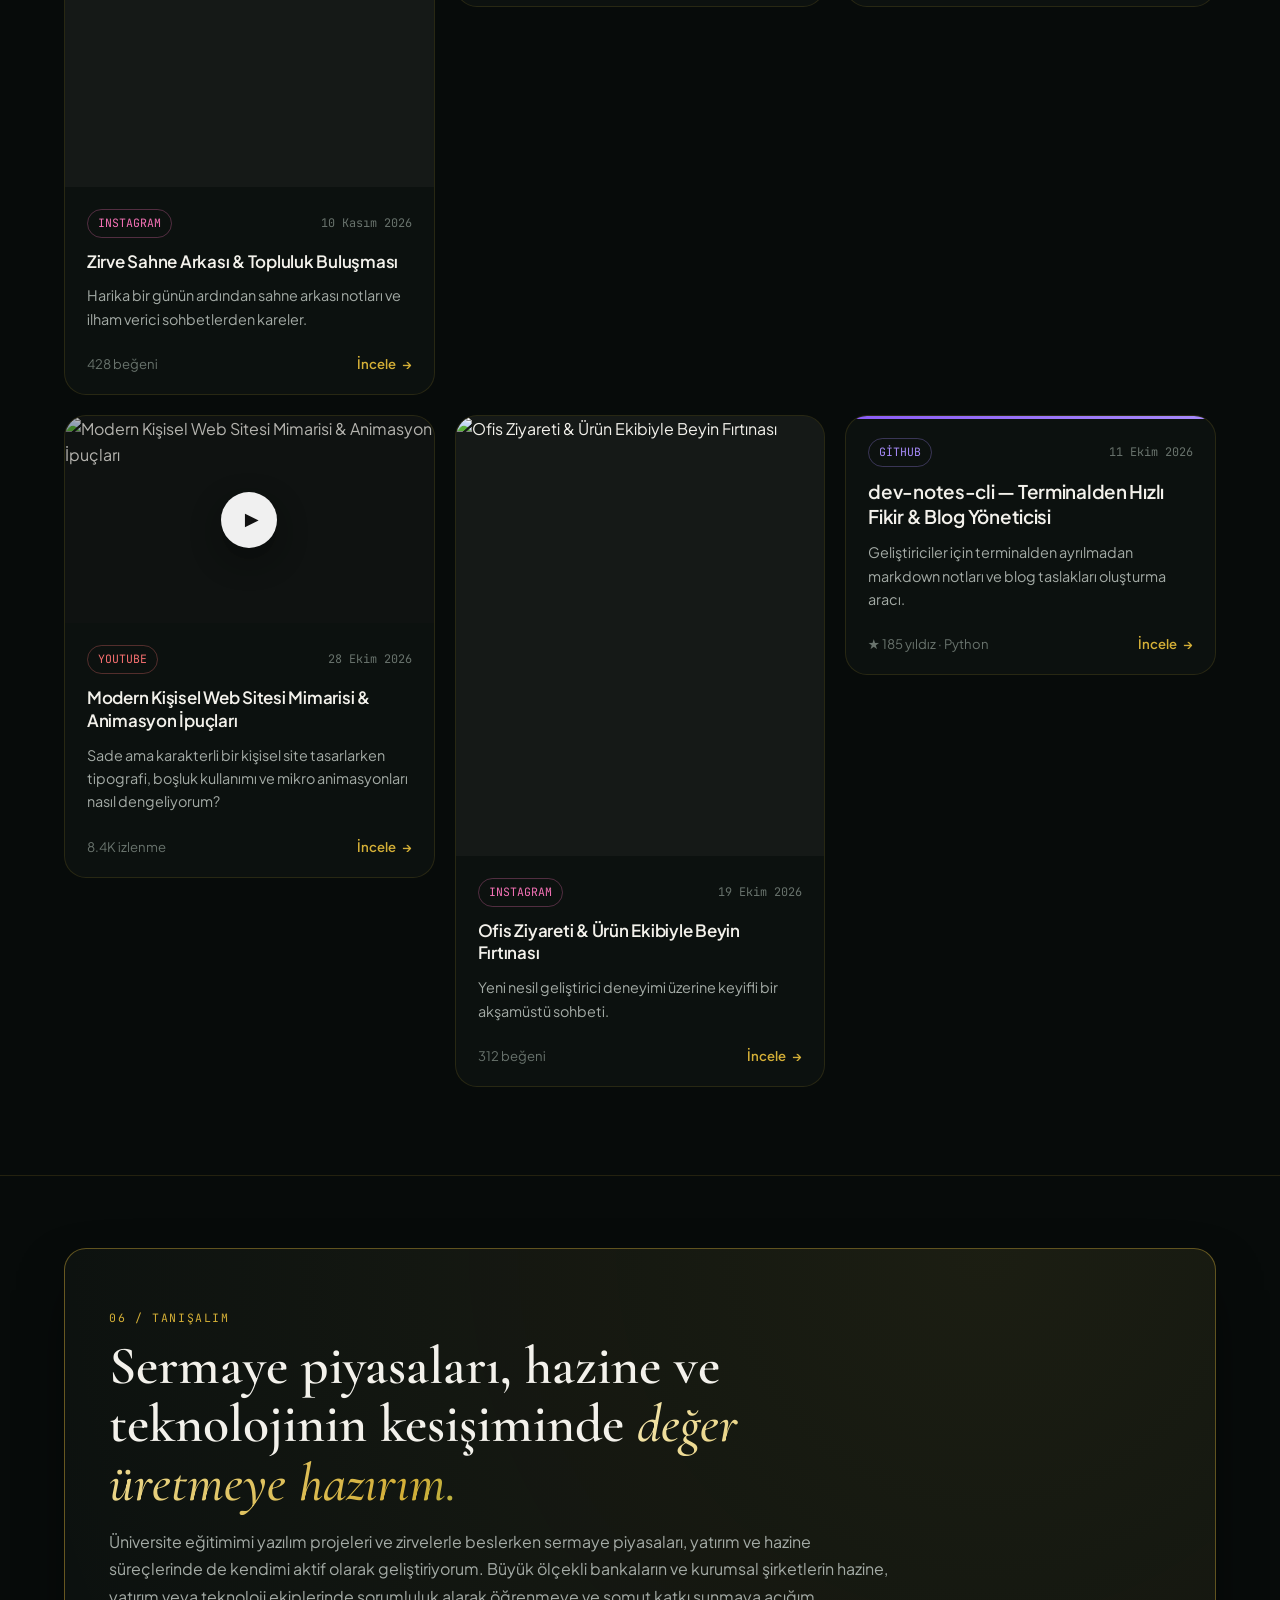
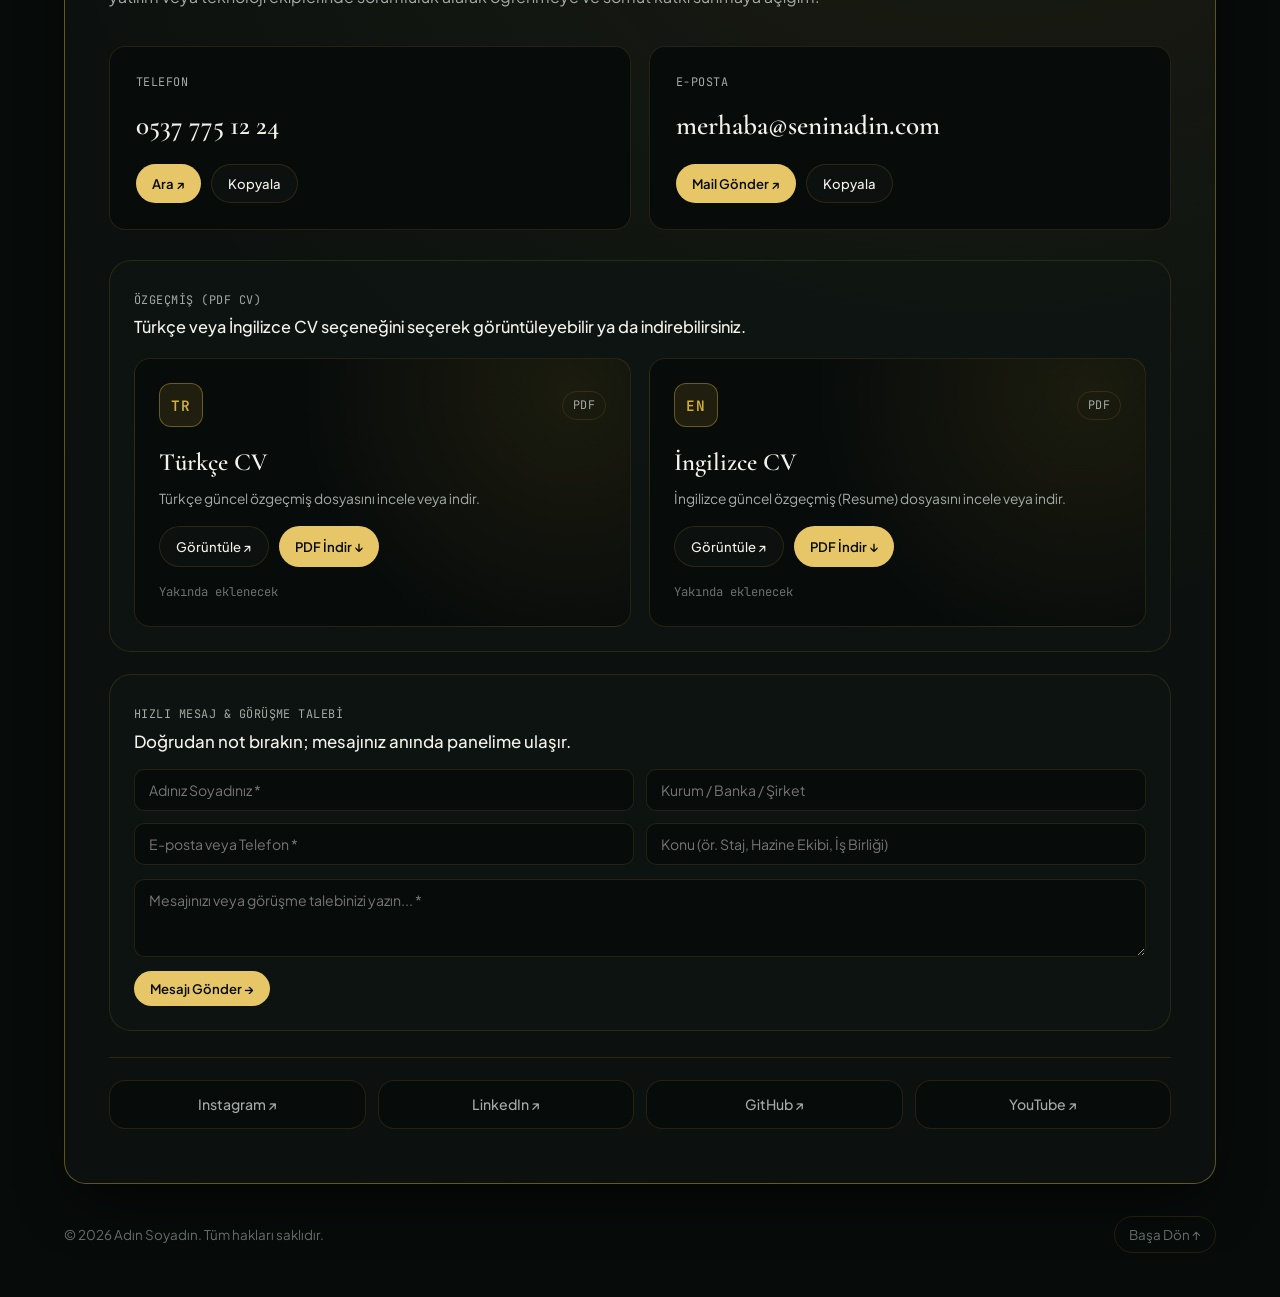
==== commit 5bc80648: "Add dual TR/EN CV choice squares, modal selector, and separate TR/EN CV upload & link controls in ad" ====
--- a/index.html
+++ b/index.html
@@ -157,9 +157,9 @@
             <a href="#projects" class="btn btn-ghost magnetic" data-magnetic="0.2">
               <span id="heroCtaSecondaryText">Projeler & Zirveler</span>
             </a>
-            <a href="#" target="_blank" rel="noopener noreferrer" class="btn btn-ghost cv-btn hidden magnetic" id="heroCvBtn" data-magnetic="0.2">
-              <span id="heroCvBtnText">CV İndir (PDF) ↓</span>
-            </a>
+            <button type="button" class="btn btn-ghost cv-btn hidden magnetic" id="heroCvBtn" data-magnetic="0.2">
+              <span id="heroCvBtnText">CV Görüntüle / İndir ↓</span>
+            </button>
           </div>
 
           <!-- LIVE MARKET PULSE STRIP (FX REFERENCE) -->
@@ -373,15 +373,44 @@
             </div>
           </div>
 
-          <!-- CV DOWNLOAD BANNER (WHEN UPLOADED IN ADMIN) -->
-          <div class="contact-cv-bar hidden" id="contactCvWrap">
-            <div>
-              <span class="mono-sub" id="contactCvLabel">ÖZGEÇMİŞ (PDF)</span>
-              <strong id="contactCvTitle">Güncel CV dosyamı tek tıkla inceleyebilir veya indirebilirsiniz.</strong>
-            </div>
-            <div class="contact-box-actions">
-              <a href="#" target="_blank" rel="noopener noreferrer" class="btn btn-ghost btn-sm magnetic" id="contactCvViewBtn" data-magnetic="0.18">Görüntüle ↗</a>
-              <a href="#" class="btn btn-gold btn-sm magnetic" id="contactCvBtn" data-magnetic="0.18">PDF İndir ↓</a>
+          <!-- CV 2-SQUARE CHOICE SECTION (TR & EN) -->
+          <div class="contact-cv-section hidden" id="contactCvWrap">
+            <div class="contact-cv-head">
+              <span class="mono-sub" id="contactCvLabel">ÖZGEÇMİŞ (PDF CV)</span>
+              <strong id="contactCvTitle">Türkçe veya İngilizce CV seçeneğini seçerek görüntüleyebilir ya da indirebilirsiniz.</strong>
+            </div>
+            <div class="cv-choice-grid">
+              <div class="cv-choice-card tilt-card" data-tilt="3" id="contactCvCardTr">
+                <div class="cv-choice-top">
+                  <span class="cv-lang-badge">TR</span>
+                  <span class="mono-sub cv-format-tag">PDF</span>
+                </div>
+                <div class="cv-choice-body">
+                  <h3 class="cv-choice-title" data-cv-tr-title>Türkçe CV</h3>
+                  <p class="cv-choice-desc" data-cv-tr-desc>Türkçe güncel özgeçmiş dosyasını incele veya indir.</p>
+                </div>
+                <div class="cv-choice-actions">
+                  <a href="#" target="_blank" rel="noopener noreferrer" class="btn btn-ghost btn-sm" id="contactCvTrView" data-cv-view-label>Görüntüle ↗</a>
+                  <a href="#" class="btn btn-gold btn-sm" id="contactCvTrDownload" data-cv-dl-label>PDF İndir ↓</a>
+                </div>
+                <span class="cv-empty-note hidden" id="contactCvTrEmpty" data-cv-empty-label>Yakında eklenecek</span>
+              </div>
+
+              <div class="cv-choice-card tilt-card" data-tilt="3" id="contactCvCardEn">
+                <div class="cv-choice-top">
+                  <span class="cv-lang-badge">EN</span>
+                  <span class="mono-sub cv-format-tag">PDF</span>
+                </div>
+                <div class="cv-choice-body">
+                  <h3 class="cv-choice-title" data-cv-en-title>İngilizce CV</h3>
+                  <p class="cv-choice-desc" data-cv-en-desc>İngilizce güncel özgeçmiş (Resume) dosyasını incele veya indir.</p>
+                </div>
+                <div class="cv-choice-actions">
+                  <a href="#" target="_blank" rel="noopener noreferrer" class="btn btn-ghost btn-sm" id="contactCvEnView" data-cv-view-label>Görüntüle ↗</a>
+                  <a href="#" class="btn btn-gold btn-sm" id="contactCvEnDownload" data-cv-dl-label>PDF İndir ↓</a>
+                </div>
+                <span class="cv-empty-note hidden" id="contactCvEnEmpty" data-cv-empty-label>Yakında eklenecek</span>
+              </div>
             </div>
           </div>
 
@@ -416,6 +445,50 @@
       </div>
     </footer>
   </main>
+
+  <!-- CV LANGUAGE CHOICE MODAL (2 SQUARES: TR & EN) -->
+  <div class="modal-backdrop" id="cvModal" aria-hidden="true">
+    <div class="modal-panel cv-modal-panel" role="dialog" aria-modal="true" aria-labelledby="cvModalTitle">
+      <button class="modal-close" data-close-modal aria-label="Kapat">✕</button>
+      <span class="section-tag" id="cvModalTag">ÖZGEÇMİŞ SEÇENEKLERİ</span>
+      <h2 class="cv-modal-title" id="cvModalTitle">Hangi dilde CV incelemek istersiniz?</h2>
+      <p class="cv-modal-sub" id="cvModalSub">Aşağıdaki iki seçenekten Türkçe veya İngilizce CV'yi görüntüleyebilir ya da PDF olarak indirebilirsiniz.</p>
+
+      <div class="cv-choice-grid">
+        <div class="cv-choice-card" id="modalCvCardTr">
+          <div class="cv-choice-top">
+            <span class="cv-lang-badge">TR</span>
+            <span class="mono-sub cv-format-tag">PDF</span>
+          </div>
+          <div class="cv-choice-body">
+            <h3 class="cv-choice-title" data-cv-tr-title>Türkçe CV</h3>
+            <p class="cv-choice-desc" data-cv-tr-desc>Türkçe güncel özgeçmiş dosyasını incele veya indir.</p>
+          </div>
+          <div class="cv-choice-actions">
+            <a href="#" target="_blank" rel="noopener noreferrer" class="btn btn-ghost btn-sm" id="modalCvTrView" data-cv-view-label>Görüntüle ↗</a>
+            <a href="#" class="btn btn-gold btn-sm" id="modalCvTrDownload" data-cv-dl-label>PDF İndir ↓</a>
+          </div>
+          <span class="cv-empty-note hidden" id="modalCvTrEmpty" data-cv-empty-label>Yakında eklenecek</span>
+        </div>
+
+        <div class="cv-choice-card" id="modalCvCardEn">
+          <div class="cv-choice-top">
+            <span class="cv-lang-badge">EN</span>
+            <span class="mono-sub cv-format-tag">PDF</span>
+          </div>
+          <div class="cv-choice-body">
+            <h3 class="cv-choice-title" data-cv-en-title>İngilizce CV</h3>
+            <p class="cv-choice-desc" data-cv-en-desc>İngilizce güncel özgeçmiş (Resume) dosyasını incele veya indir.</p>
+          </div>
+          <div class="cv-choice-actions">
+            <a href="#" target="_blank" rel="noopener noreferrer" class="btn btn-ghost btn-sm" id="modalCvEnView" data-cv-view-label>Görüntüle ↗</a>
+            <a href="#" class="btn btn-gold btn-sm" id="modalCvEnDownload" data-cv-dl-label>PDF İndir ↓</a>
+          </div>
+          <span class="cv-empty-note hidden" id="modalCvEnEmpty" data-cv-empty-label>Yakında eklenecek</span>
+        </div>
+      </div>
+    </div>
+  </div>
 
   <!-- ARTICLE READER MODAL -->
   <div class="modal-backdrop" id="articleModal" aria-hidden="true">
--- a/css/styles.css
+++ b/css/styles.css
@@ -1611,23 +1611,34 @@
 }
 
 .footer-socials {
-  display: flex;
-  flex-wrap: wrap;
-  gap: 10px;
+  margin-top: 26px;
+  padding-top: 22px;
+  border-top: 1px solid var(--border);
+  display: grid;
+  grid-template-columns: repeat(4, minmax(0, 1fr));
+  gap: 12px;
 }
 
 .social-pill-link {
-  padding: 9px 18px;
-  border-radius: var(--radius-pill);
-  border: 1px solid var(--border);
-  font-size: 0.85rem;
+  display: inline-flex;
+  align-items: center;
+  justify-content: center;
+  gap: 6px;
+  padding: 12px 18px;
+  border-radius: var(--radius-md);
+  border: 1px solid var(--border);
+  background: var(--bg);
+  font-size: 0.88rem;
+  font-weight: 500;
   color: var(--text-muted);
+  text-align: center;
   transition: all 0.25s var(--ease-spring);
 }
 
 .social-pill-link:hover {
   color: var(--brand);
   border-color: var(--brand);
+  background: var(--brand-soft);
   transform: translateY(-2px);
 }
 
@@ -1659,6 +1670,9 @@
   }
   .contact-pair {
     grid-template-columns: 1fr;
+  }
+  .footer-socials {
+    grid-template-columns: repeat(2, minmax(0, 1fr));
   }
 }
 
@@ -2573,24 +2587,144 @@
   line-height: 1.55;
 }
 
-.contact-cv-bar {
-  margin-top: 20px;
-  padding: 20px 24px;
+.contact-cv-section {
+  margin-top: 22px;
+  padding: 24px;
+  border-radius: var(--radius-lg);
+  background: var(--bg-card);
+  border: 1px solid var(--border);
+  display: flex;
+  flex-direction: column;
+  gap: 18px;
+}
+
+.contact-cv-head strong {
+  display: block;
+  margin-top: 4px;
+  font-size: 1.02rem;
+  font-weight: 500;
+}
+
+.cv-modal-panel {
+  width: 100%;
+  max-width: 680px;
+  padding: 36px 32px;
+}
+
+.cv-modal-title {
+  font-family: var(--font-display);
+  font-size: clamp(1.75rem, 3vw, 2.3rem);
+  font-weight: 600;
+  margin: 8px 0 6px;
+  line-height: 1.15;
+}
+
+.cv-modal-sub {
+  font-size: 0.92rem;
+  color: var(--text-muted);
+  margin-bottom: 22px;
+  line-height: 1.55;
+}
+
+.cv-choice-grid {
+  display: grid;
+  grid-template-columns: repeat(2, minmax(0, 1fr));
+  gap: 18px;
+}
+
+.cv-choice-card {
+  position: relative;
+  min-height: 220px;
+  padding: 24px;
   border-radius: var(--radius-md);
-  background: var(--bg-card);
-  border: 1px solid var(--border);
-  display: flex;
-  flex-wrap: wrap;
-  align-items: center;
+  border: 1px solid var(--border);
+  background:
+    radial-gradient(circle at 88% 12%, rgba(212, 175, 55, 0.1), transparent 55%),
+    var(--bg);
+  display: flex;
+  flex-direction: column;
   justify-content: space-between;
   gap: 16px;
-}
-
-.contact-cv-bar strong {
-  display: block;
-  margin-top: 4px;
-  font-size: 1rem;
-  font-weight: 500;
+  transition: border-color 0.25s ease, transform 0.3s var(--ease-spring), box-shadow 0.25s ease;
+}
+
+.cv-choice-card:hover:not(.is-unavailable) {
+  border-color: var(--brand);
+  transform: translateY(-4px);
+  box-shadow: var(--shadow-card);
+}
+
+.cv-choice-card.is-unavailable {
+  opacity: 0.52;
+}
+
+.cv-choice-top {
+  display: flex;
+  align-items: center;
+  justify-content: space-between;
+  gap: 10px;
+}
+
+.cv-lang-badge {
+  width: 44px;
+  height: 44px;
+  border-radius: 12px;
+  display: grid;
+  place-items: center;
+  font-family: var(--font-mono);
+  font-size: 0.9rem;
+  font-weight: 600;
+  letter-spacing: 0.06em;
+  color: var(--brand);
+  background: var(--brand-soft);
+  border: 1px solid var(--border-hover);
+}
+
+.cv-format-tag {
+  padding: 4px 10px;
+  border-radius: var(--radius-pill);
+  border: 1px solid var(--border);
+}
+
+.cv-choice-title {
+  font-family: var(--font-display);
+  font-size: 1.55rem;
+  font-weight: 600;
+  margin-bottom: 6px;
+}
+
+.cv-choice-desc {
+  font-size: 0.86rem;
+  color: var(--text-muted);
+  line-height: 1.5;
+}
+
+.cv-choice-actions {
+  display: flex;
+  flex-wrap: wrap;
+  gap: 10px;
+}
+
+.cv-choice-card.is-unavailable .cv-choice-actions {
+  display: none;
+}
+
+.cv-empty-note {
+  font-family: var(--font-mono);
+  font-size: 0.76rem;
+  color: var(--text-subtle);
+}
+
+@media (max-width: 640px) {
+  .cv-choice-grid {
+    grid-template-columns: 1fr;
+  }
+  .cv-choice-card {
+    min-height: 185px;
+  }
+  .cv-modal-panel {
+    padding: 28px 20px;
+  }
 }
 
 .contact-msg-form {
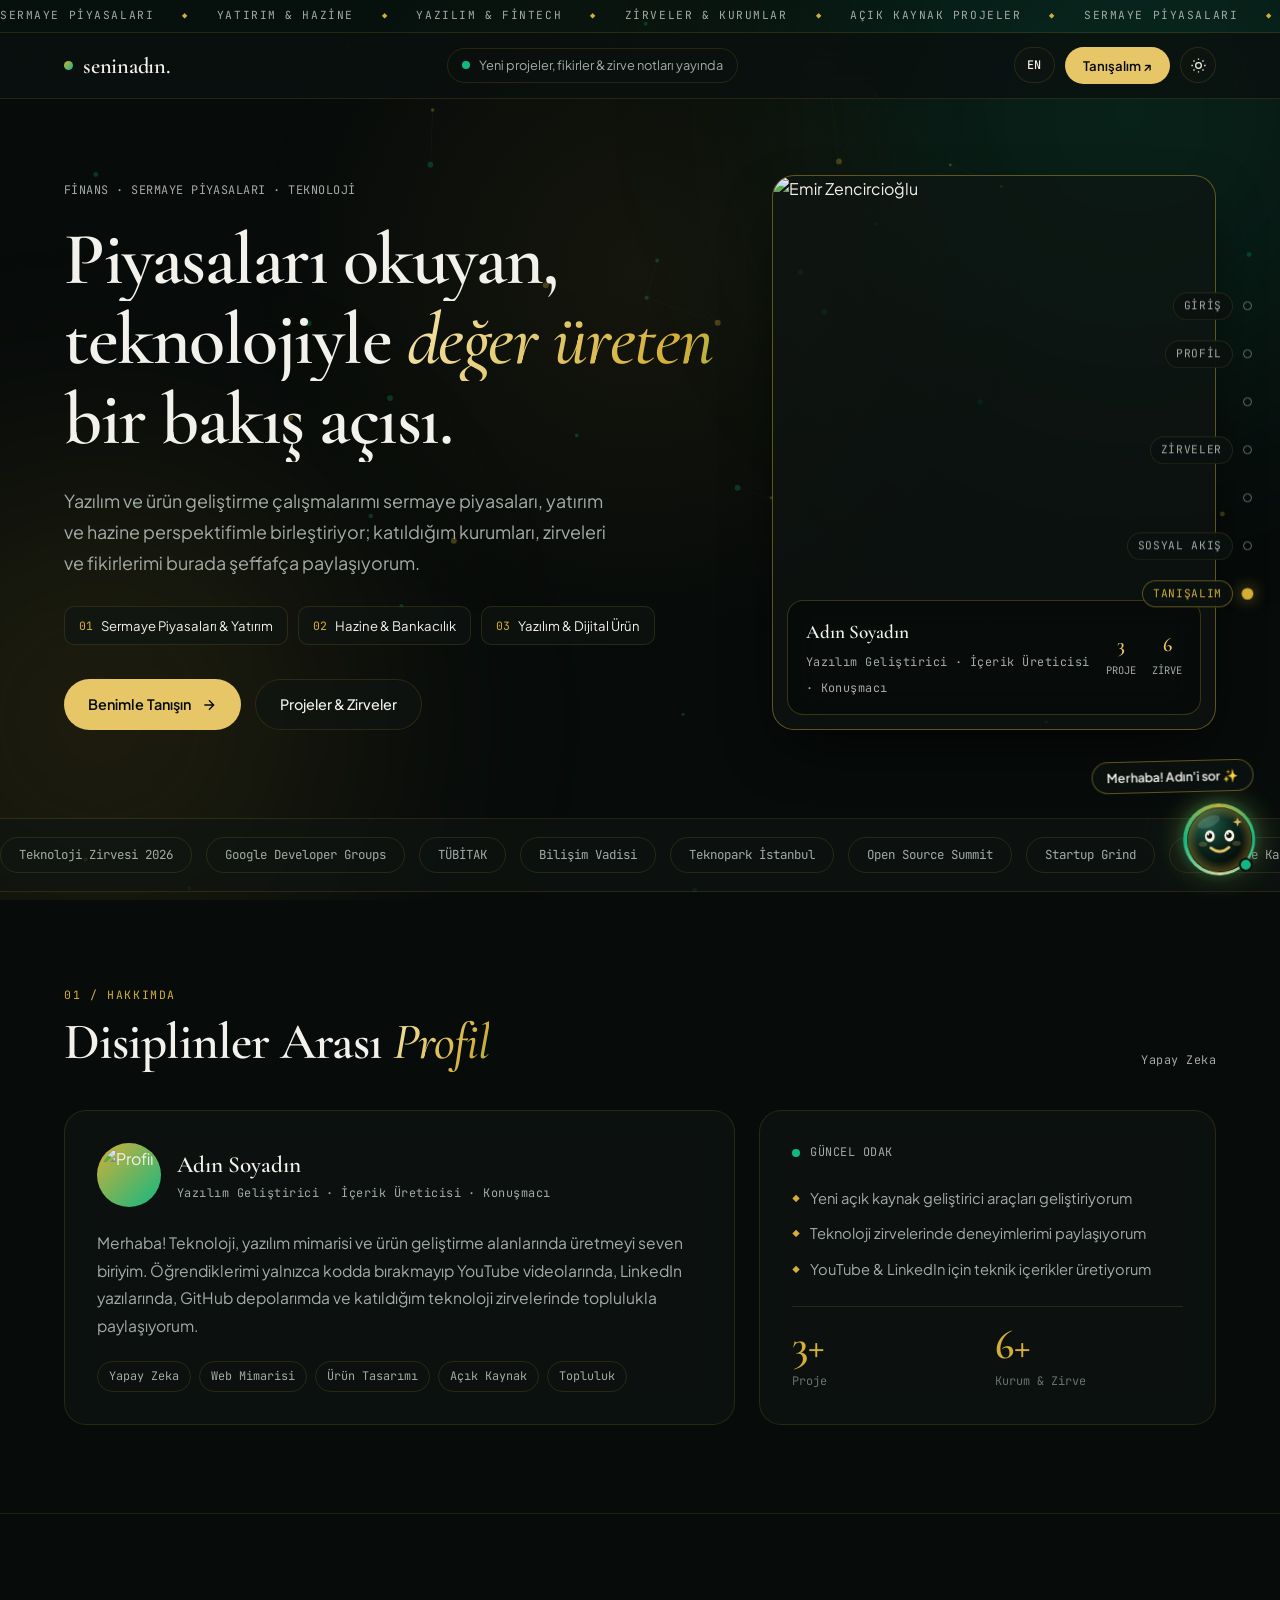
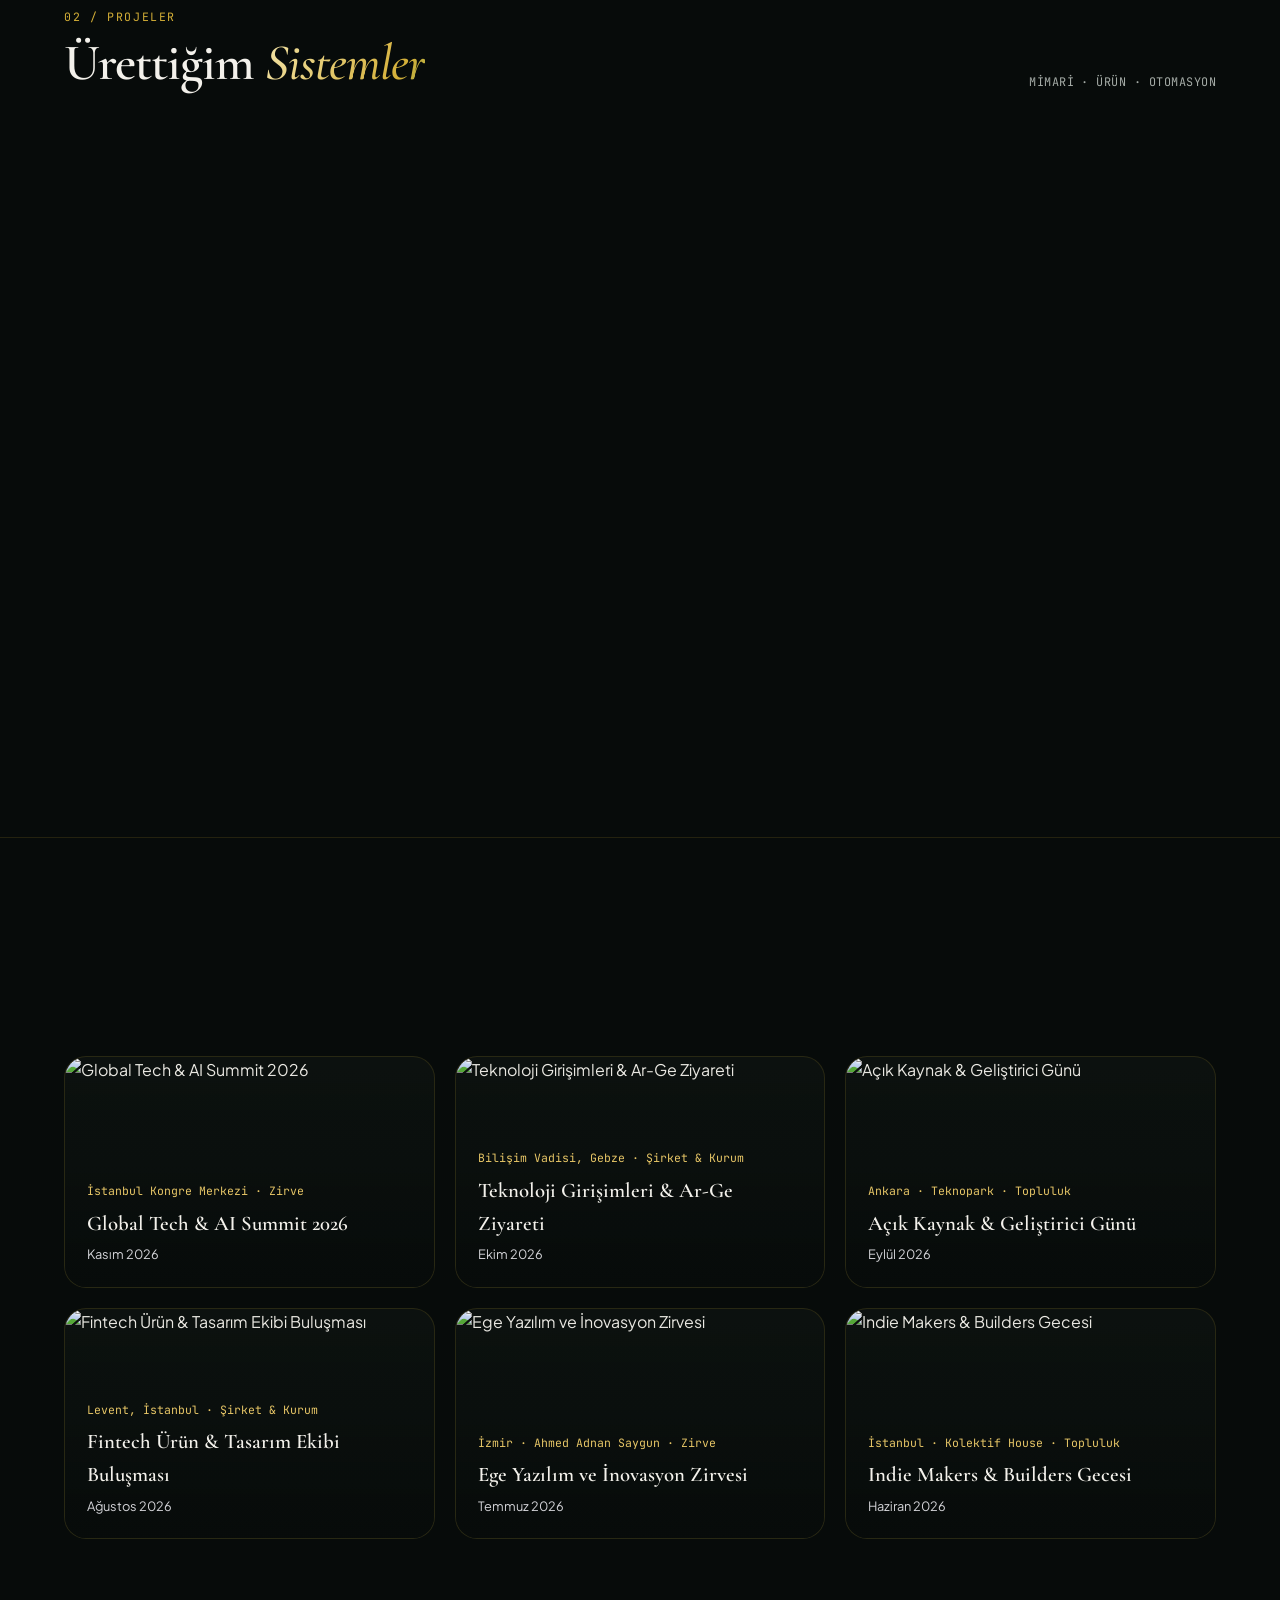
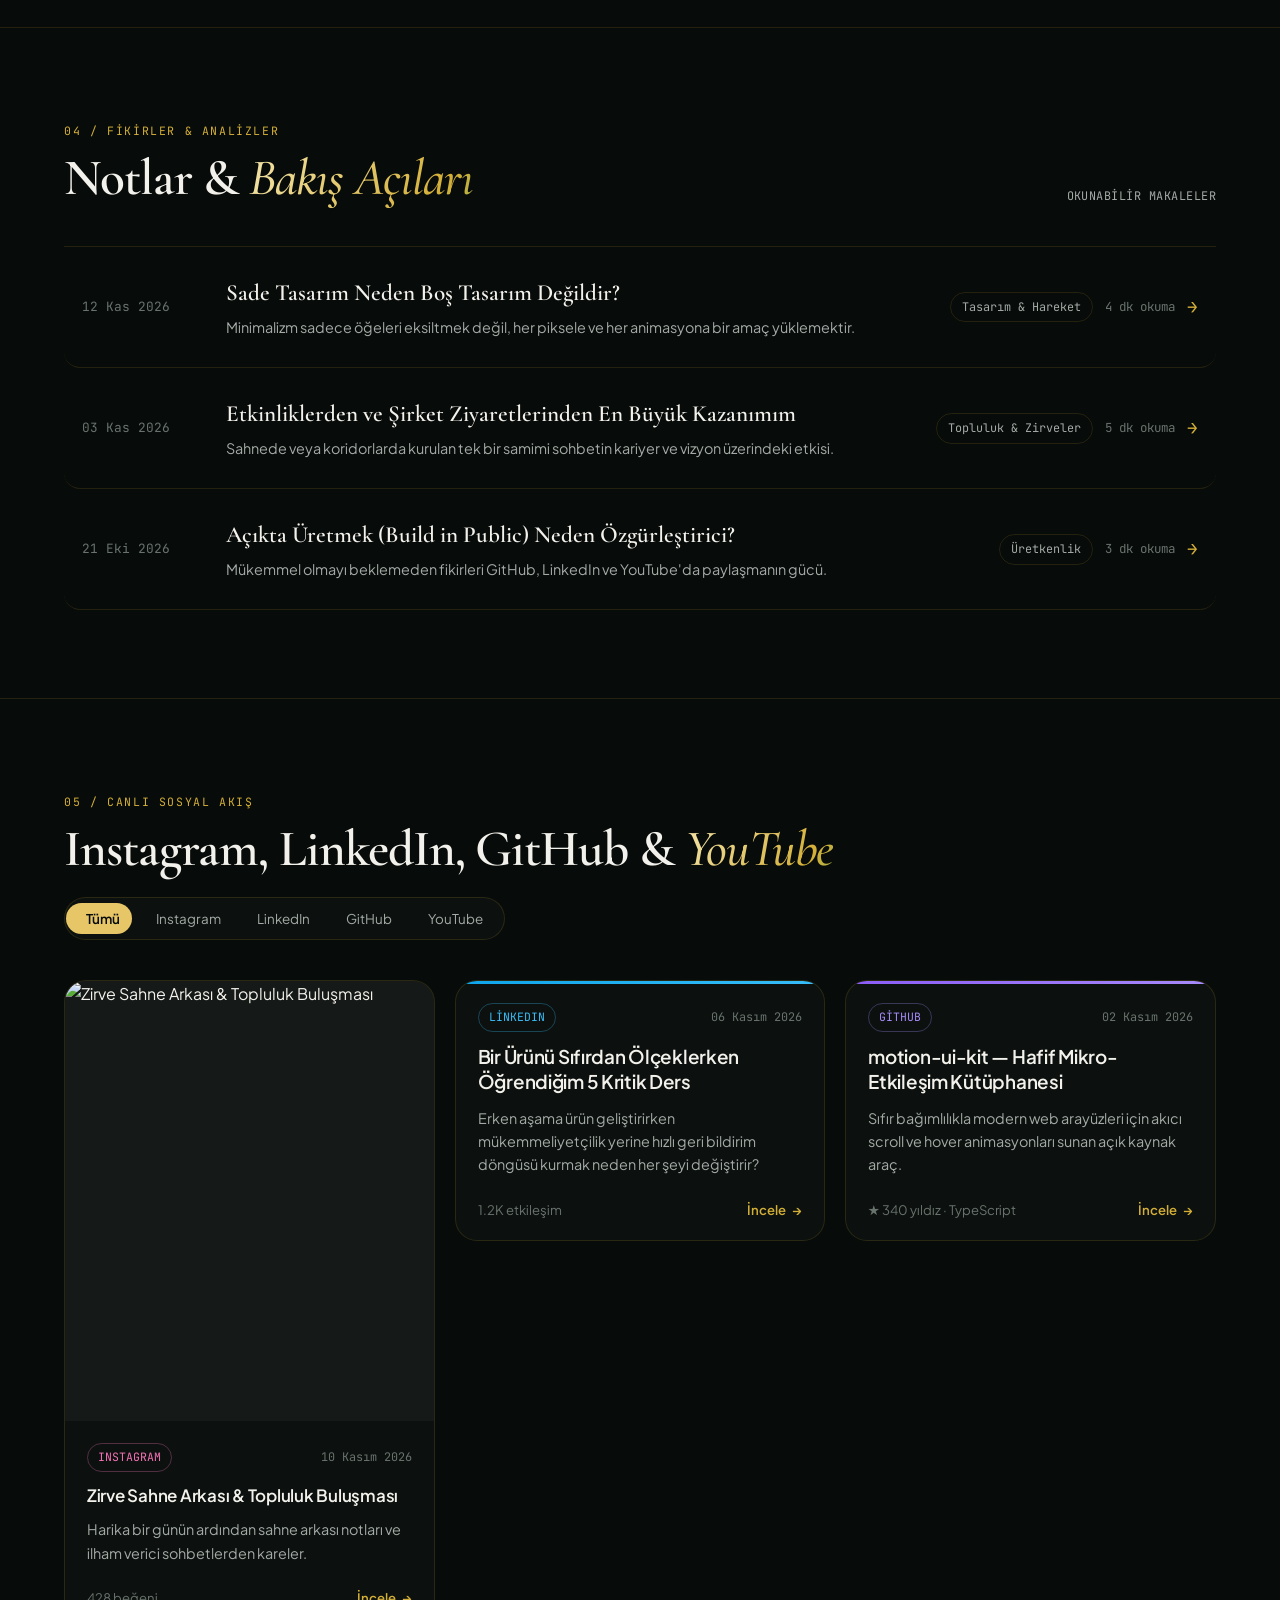
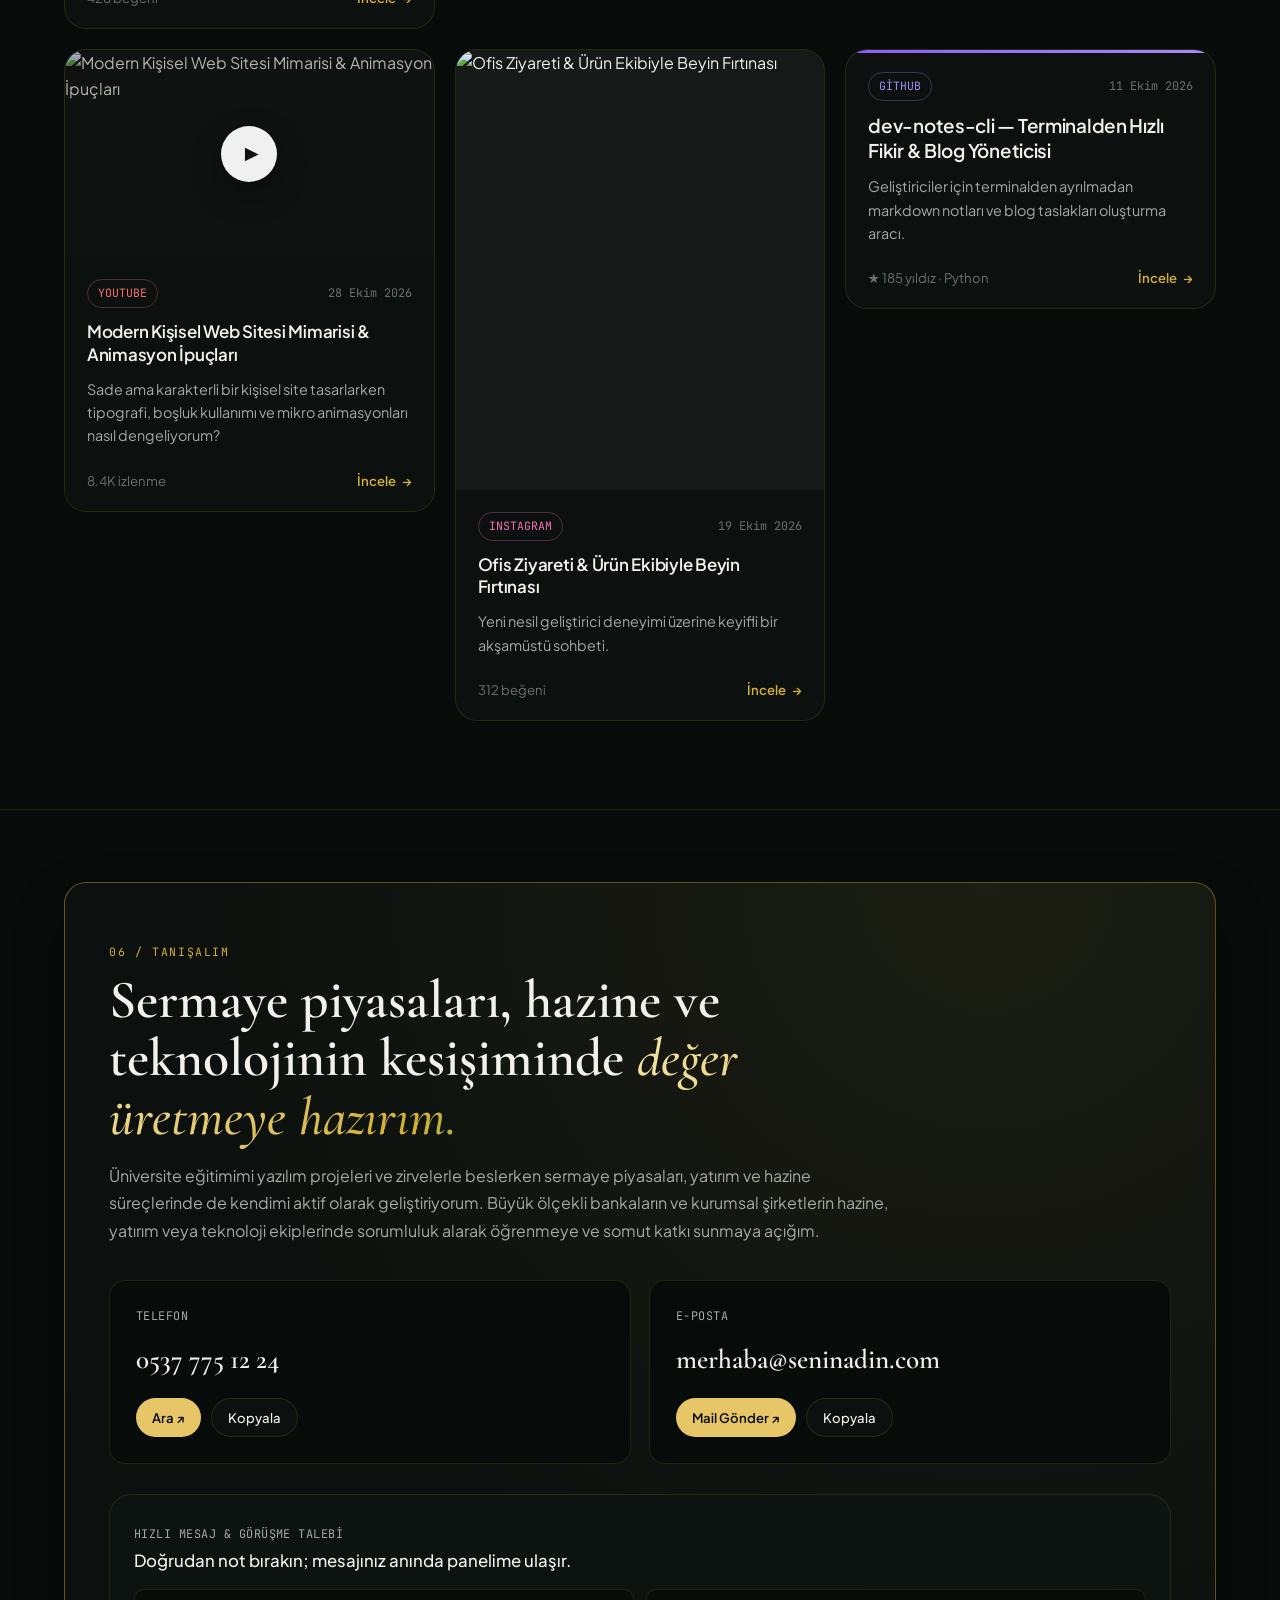
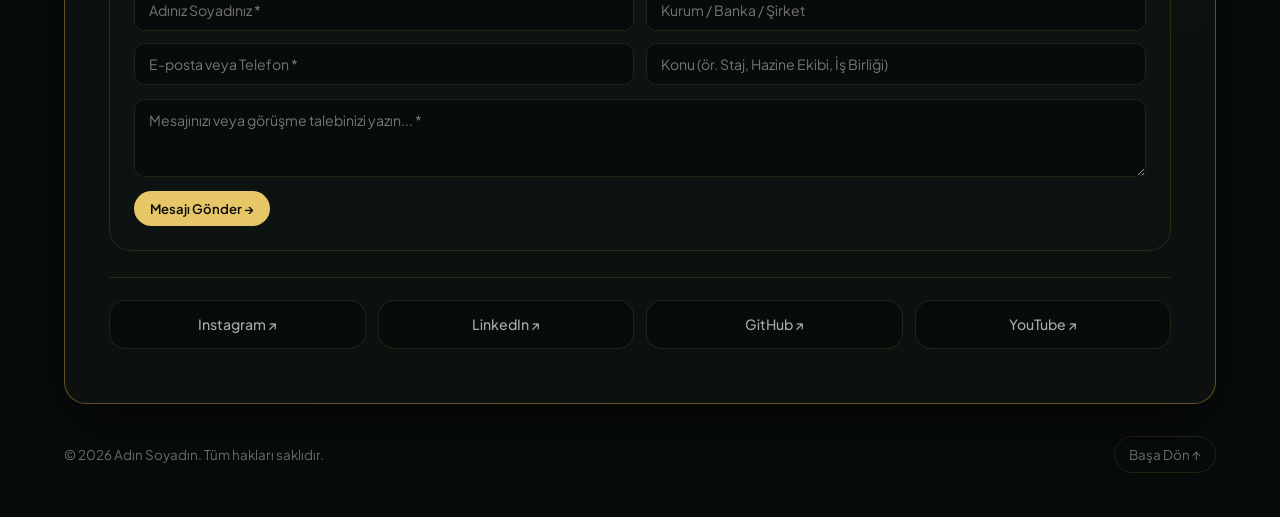
==== commit eee743bb: "Keep compact CV bar and open 2-square TR/EN modal on View/Download click + add .hidden utility" ====
--- a/index.html
+++ b/index.html
@@ -373,44 +373,15 @@
             </div>
           </div>
 
-          <!-- CV 2-SQUARE CHOICE SECTION (TR & EN) -->
-          <div class="contact-cv-section hidden" id="contactCvWrap">
-            <div class="contact-cv-head">
-              <span class="mono-sub" id="contactCvLabel">ÖZGEÇMİŞ (PDF CV)</span>
-              <strong id="contactCvTitle">Türkçe veya İngilizce CV seçeneğini seçerek görüntüleyebilir ya da indirebilirsiniz.</strong>
-            </div>
-            <div class="cv-choice-grid">
-              <div class="cv-choice-card tilt-card" data-tilt="3" id="contactCvCardTr">
-                <div class="cv-choice-top">
-                  <span class="cv-lang-badge">TR</span>
-                  <span class="mono-sub cv-format-tag">PDF</span>
-                </div>
-                <div class="cv-choice-body">
-                  <h3 class="cv-choice-title" data-cv-tr-title>Türkçe CV</h3>
-                  <p class="cv-choice-desc" data-cv-tr-desc>Türkçe güncel özgeçmiş dosyasını incele veya indir.</p>
-                </div>
-                <div class="cv-choice-actions">
-                  <a href="#" target="_blank" rel="noopener noreferrer" class="btn btn-ghost btn-sm" id="contactCvTrView" data-cv-view-label>Görüntüle ↗</a>
-                  <a href="#" class="btn btn-gold btn-sm" id="contactCvTrDownload" data-cv-dl-label>PDF İndir ↓</a>
-                </div>
-                <span class="cv-empty-note hidden" id="contactCvTrEmpty" data-cv-empty-label>Yakında eklenecek</span>
-              </div>
-
-              <div class="cv-choice-card tilt-card" data-tilt="3" id="contactCvCardEn">
-                <div class="cv-choice-top">
-                  <span class="cv-lang-badge">EN</span>
-                  <span class="mono-sub cv-format-tag">PDF</span>
-                </div>
-                <div class="cv-choice-body">
-                  <h3 class="cv-choice-title" data-cv-en-title>İngilizce CV</h3>
-                  <p class="cv-choice-desc" data-cv-en-desc>İngilizce güncel özgeçmiş (Resume) dosyasını incele veya indir.</p>
-                </div>
-                <div class="cv-choice-actions">
-                  <a href="#" target="_blank" rel="noopener noreferrer" class="btn btn-ghost btn-sm" id="contactCvEnView" data-cv-view-label>Görüntüle ↗</a>
-                  <a href="#" class="btn btn-gold btn-sm" id="contactCvEnDownload" data-cv-dl-label>PDF İndir ↓</a>
-                </div>
-                <span class="cv-empty-note hidden" id="contactCvEnEmpty" data-cv-empty-label>Yakında eklenecek</span>
-              </div>
+          <!-- COMPACT CV BAR (OPENS 2-SQUARE TR/EN MODAL ON CLICK) -->
+          <div class="contact-cv-bar hidden" id="contactCvWrap">
+            <div>
+              <span class="mono-sub" id="contactCvLabel">ÖZGEÇMİŞ (PDF)</span>
+              <strong id="contactCvTitle">Güncel CV dosyamı tek tıkla inceleyebilir veya indirebilirsiniz.</strong>
+            </div>
+            <div class="contact-box-actions">
+              <button type="button" class="btn btn-ghost btn-sm magnetic" id="contactCvViewBtn" data-magnetic="0.18">CV Göster ↗</button>
+              <button type="button" class="btn btn-gold btn-sm magnetic" id="contactCvBtn" data-magnetic="0.18">PDF İndir ↓</button>
             </div>
           </div>
 
--- a/css/styles.css
+++ b/css/styles.css
@@ -117,6 +117,10 @@
   max-width: 100%;
 }
 
+.hidden {
+  display: none !important;
+}
+
 .container {
   width: 100%;
   max-width: var(--container-max);
@@ -2587,18 +2591,20 @@
   line-height: 1.55;
 }
 
-.contact-cv-section {
+.contact-cv-bar {
   margin-top: 22px;
-  padding: 24px;
-  border-radius: var(--radius-lg);
+  padding: 22px 26px;
+  border-radius: var(--radius-md);
   background: var(--bg-card);
   border: 1px solid var(--border);
   display: flex;
-  flex-direction: column;
-  gap: 18px;
-}
-
-.contact-cv-head strong {
+  flex-wrap: wrap;
+  align-items: center;
+  justify-content: space-between;
+  gap: 16px;
+}
+
+.contact-cv-bar strong {
   display: block;
   margin-top: 4px;
   font-size: 1.02rem;
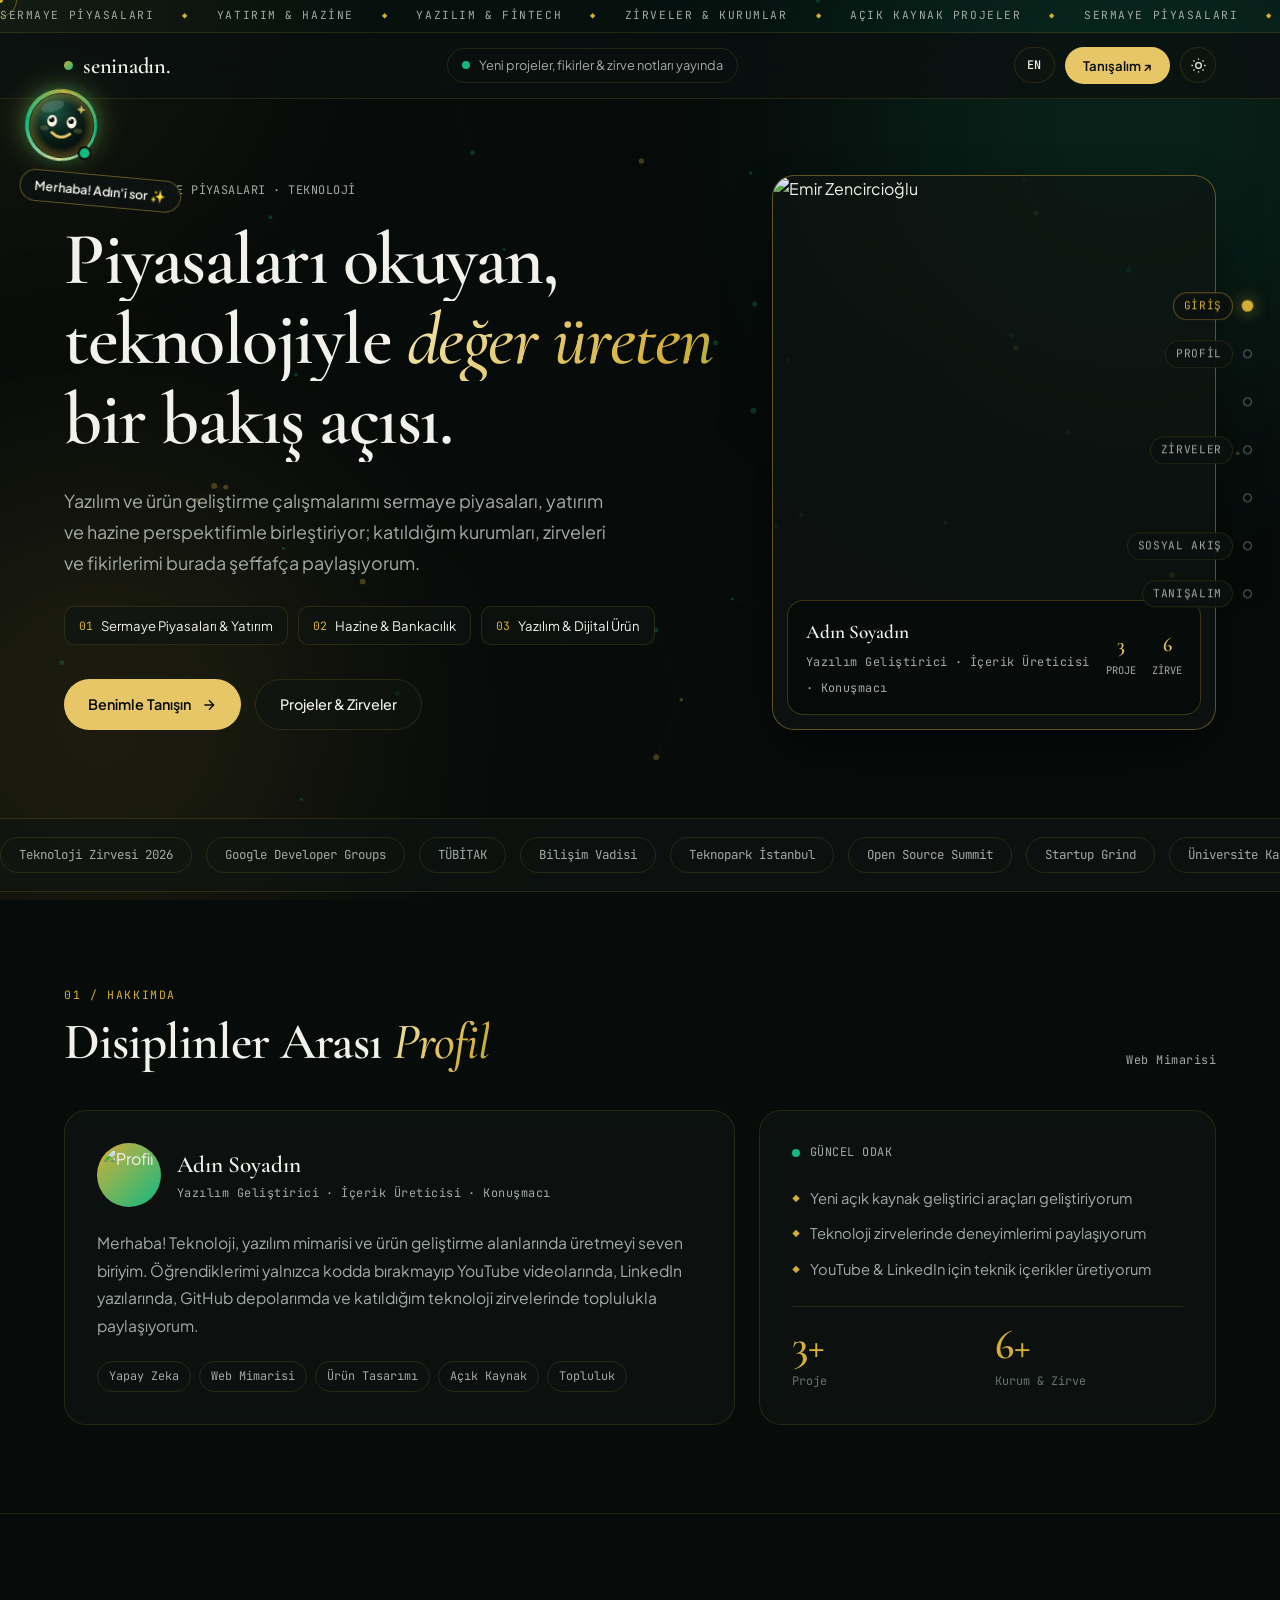
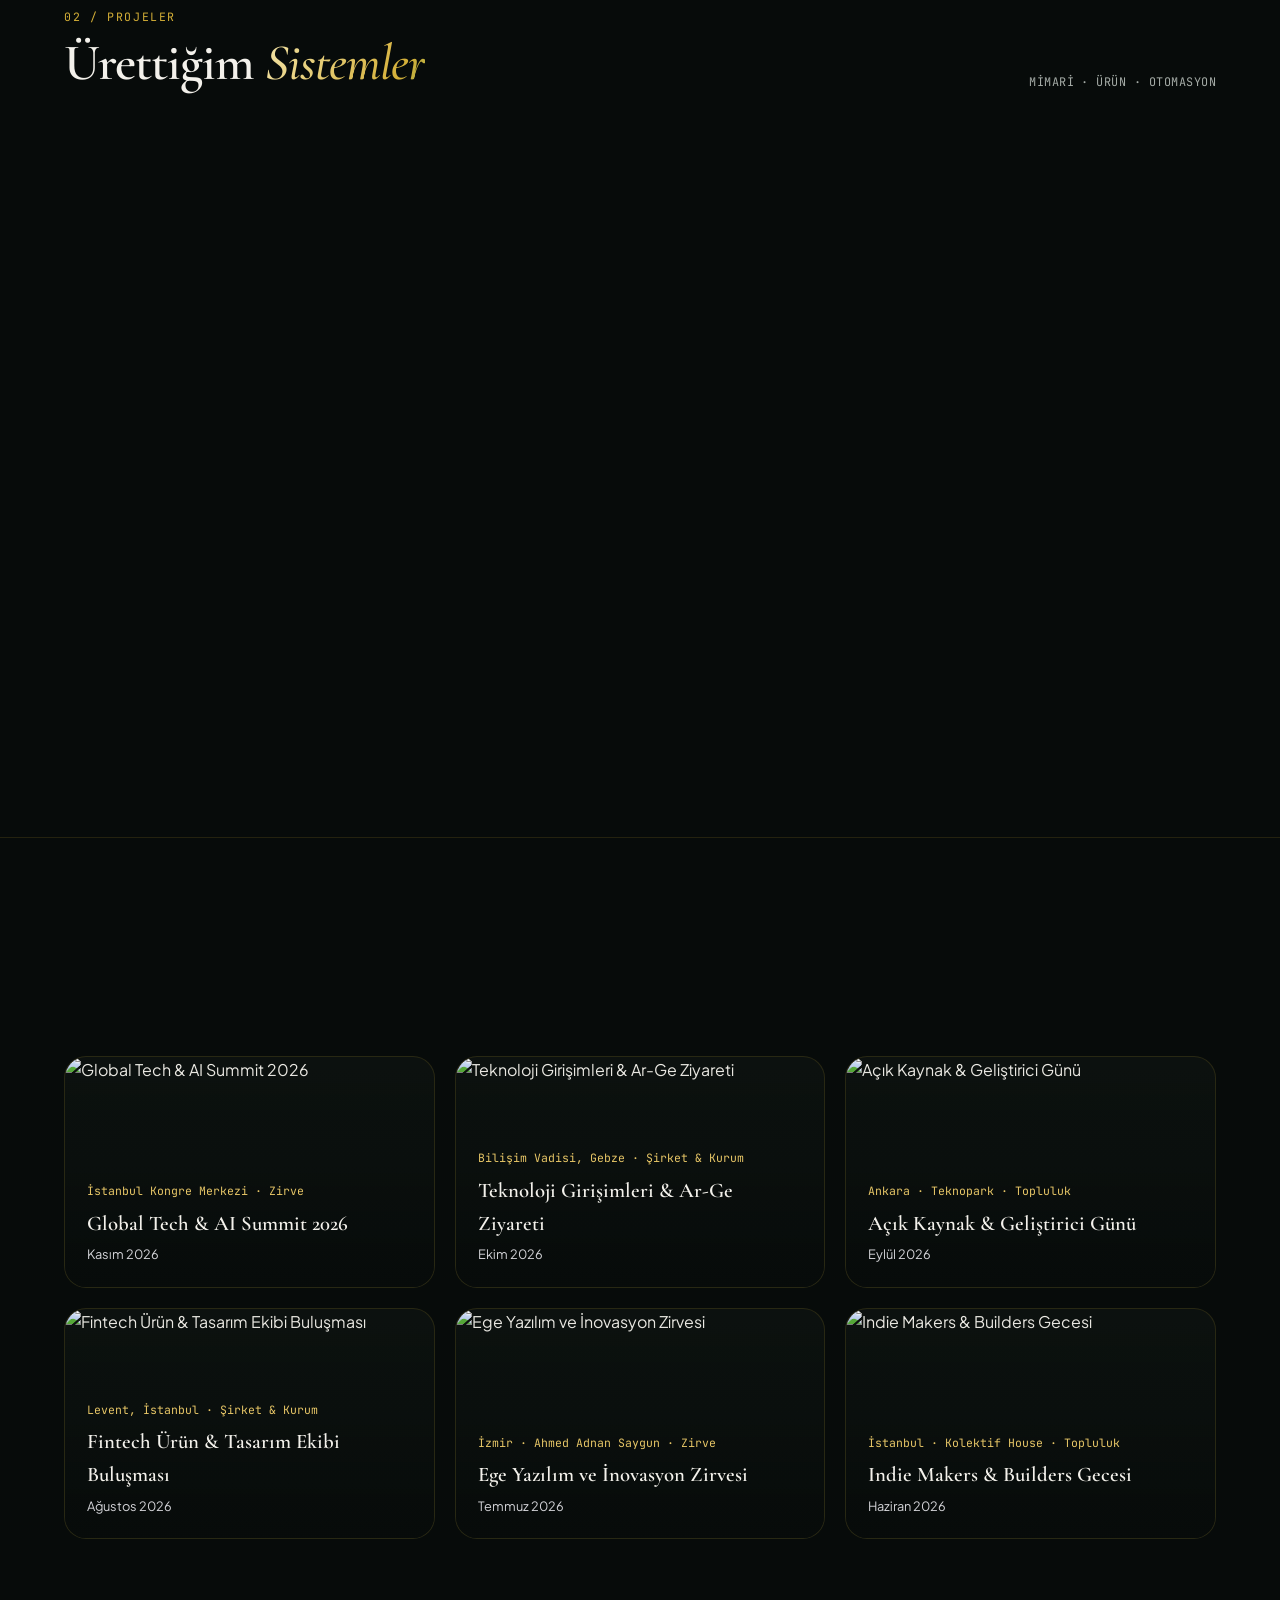
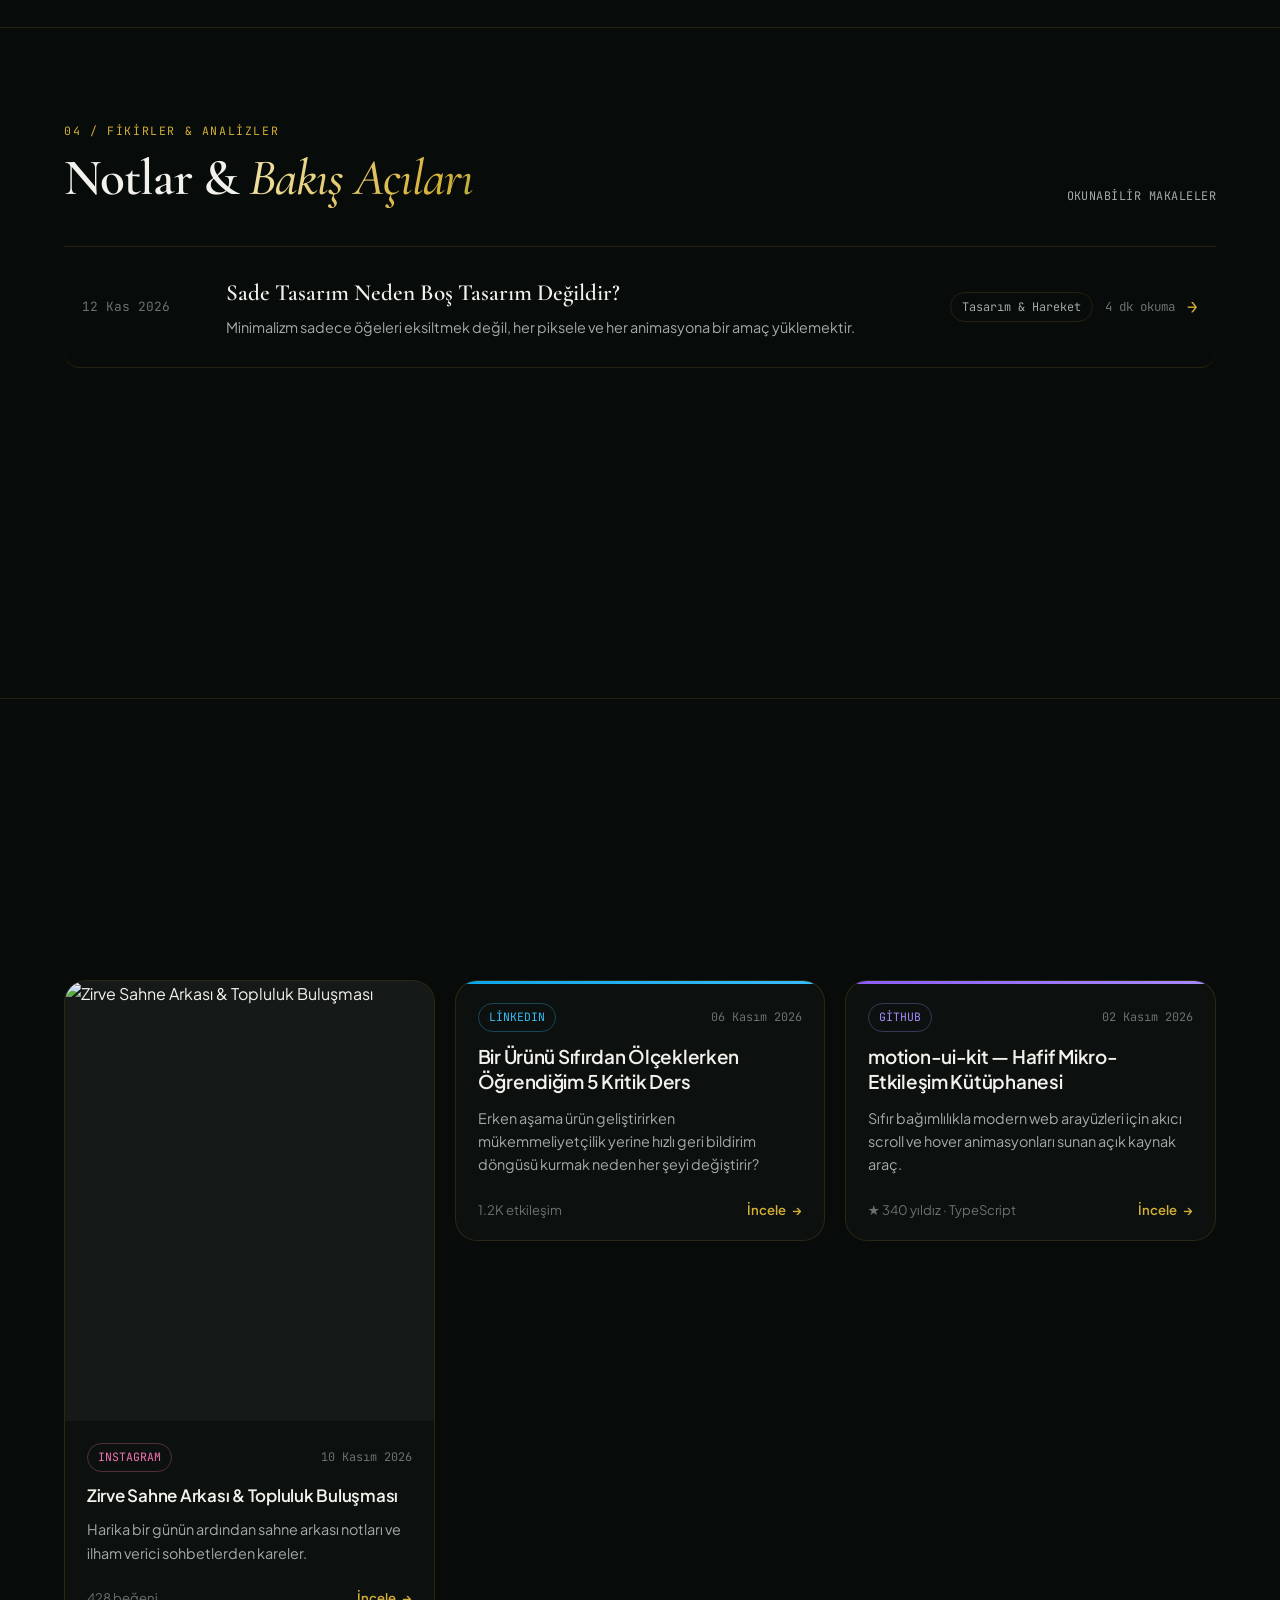
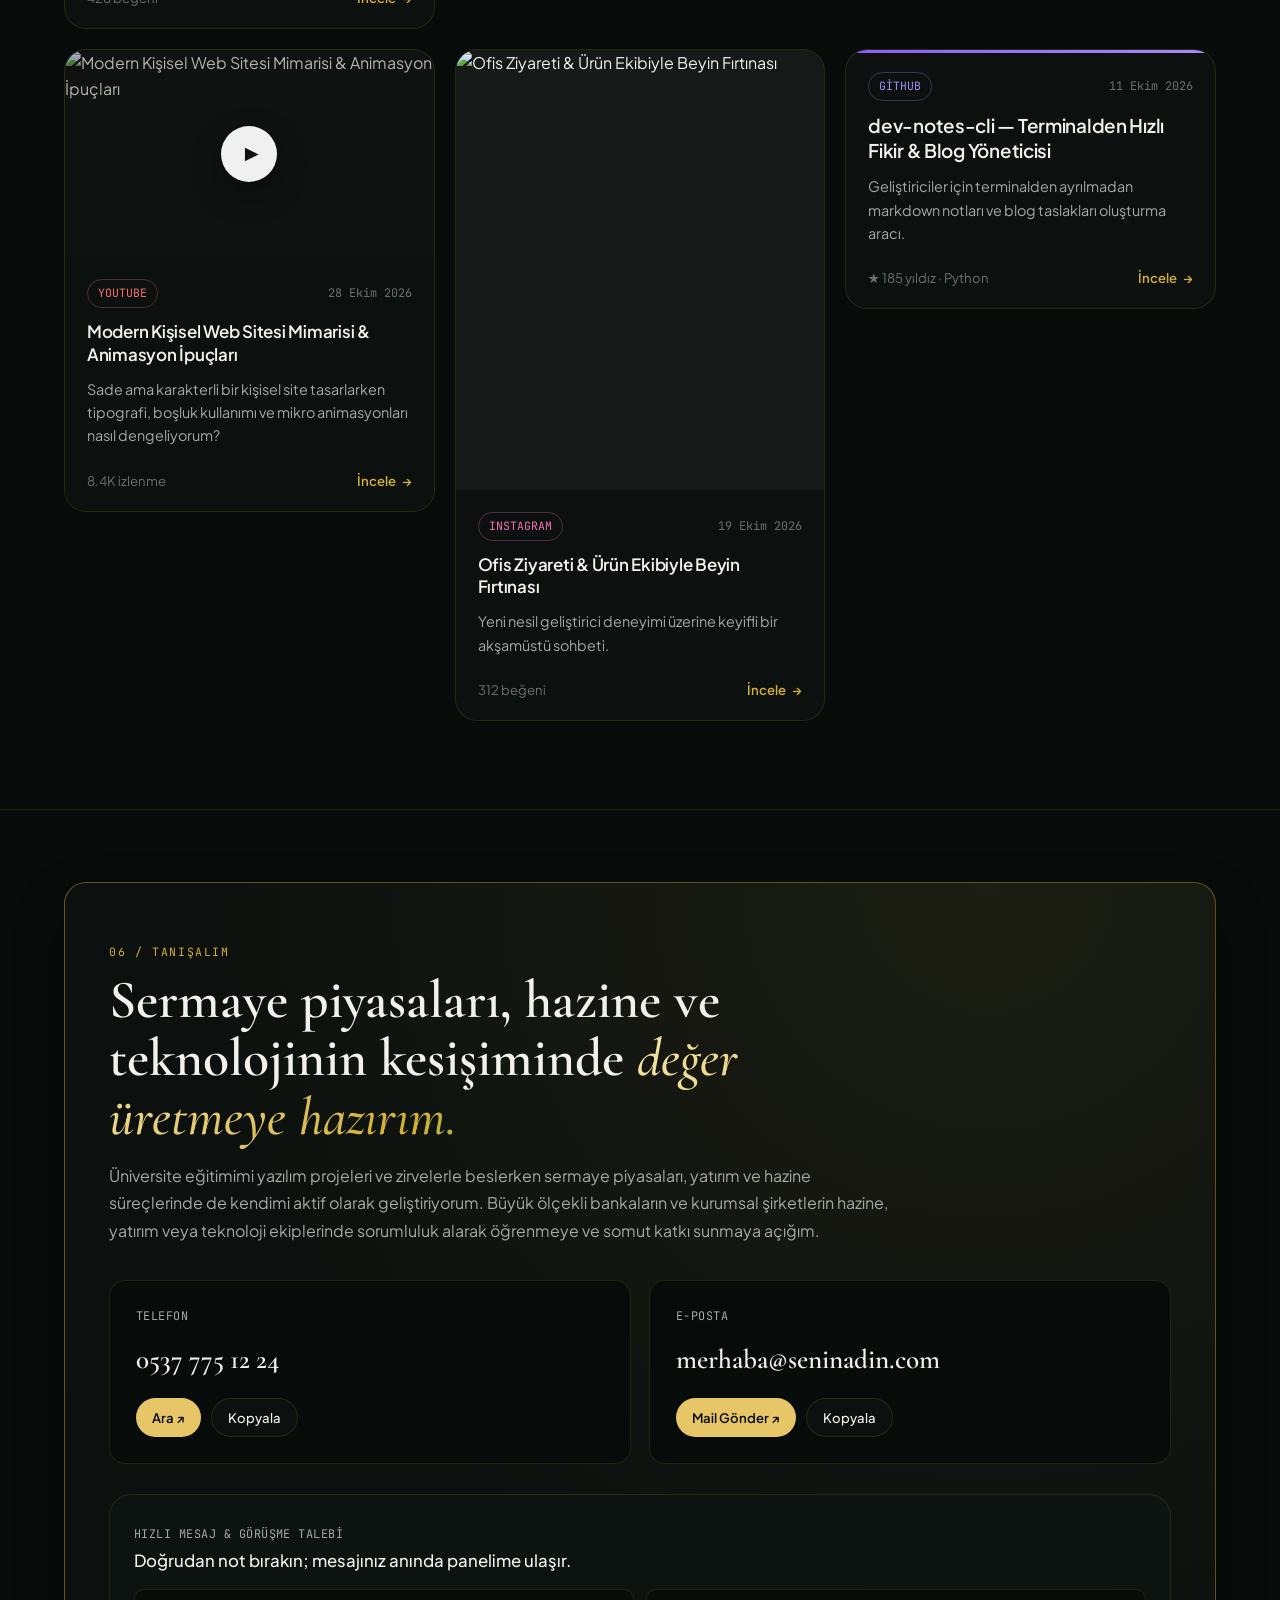
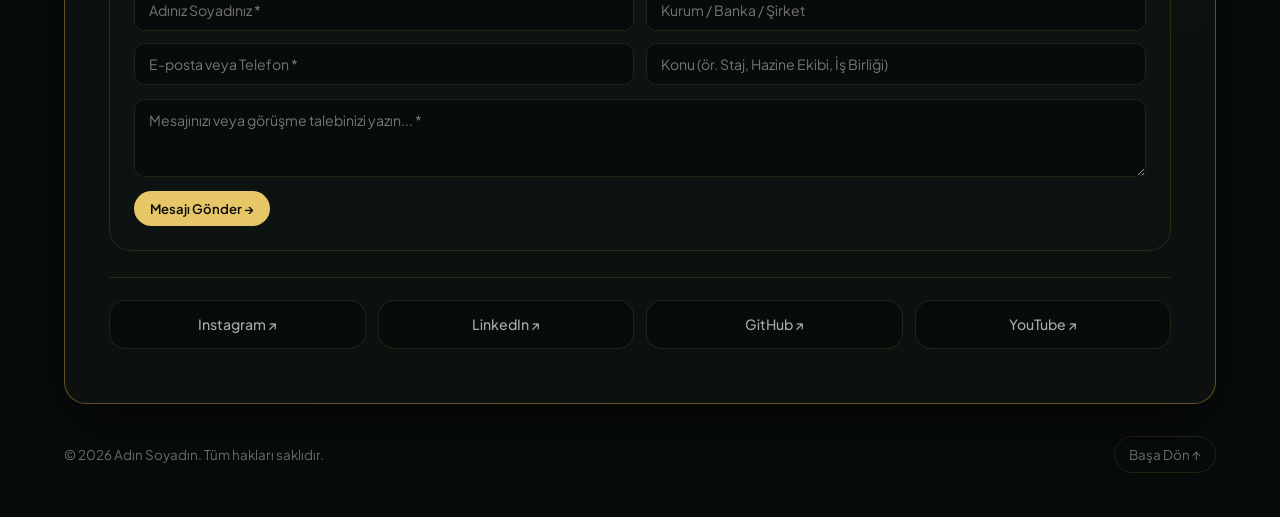
==== commit d2c174fd: "Remove Resume wording and use consistent CV phrasing" ====
--- a/index.html
+++ b/index.html
@@ -449,7 +449,7 @@
           </div>
           <div class="cv-choice-body">
             <h3 class="cv-choice-title" data-cv-en-title>İngilizce CV</h3>
-            <p class="cv-choice-desc" data-cv-en-desc>İngilizce güncel özgeçmiş (Resume) dosyasını incele veya indir.</p>
+            <p class="cv-choice-desc" data-cv-en-desc>İngilizce güncel özgeçmiş dosyasını incele veya indir.</p>
           </div>
           <div class="cv-choice-actions">
             <a href="#" target="_blank" rel="noopener noreferrer" class="btn btn-ghost btn-sm" id="modalCvEnView" data-cv-view-label>Görüntüle ↗</a>
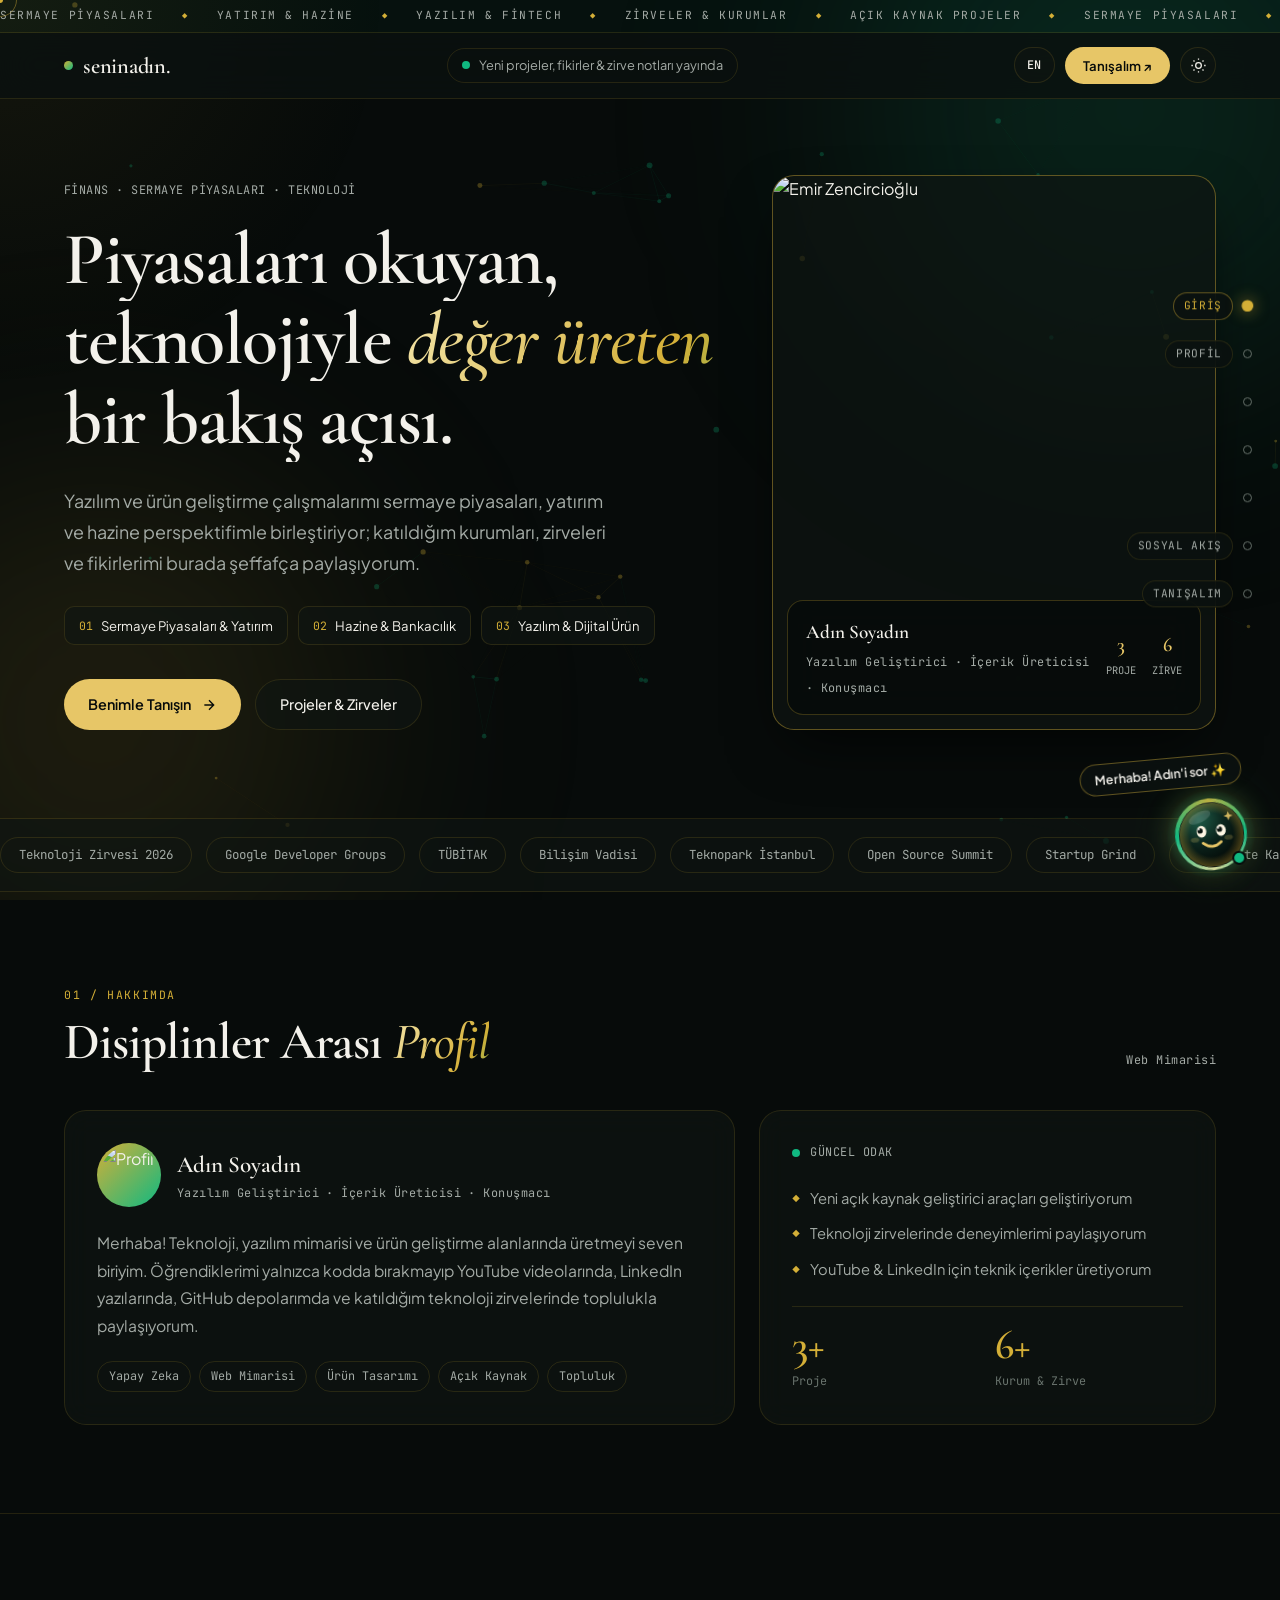
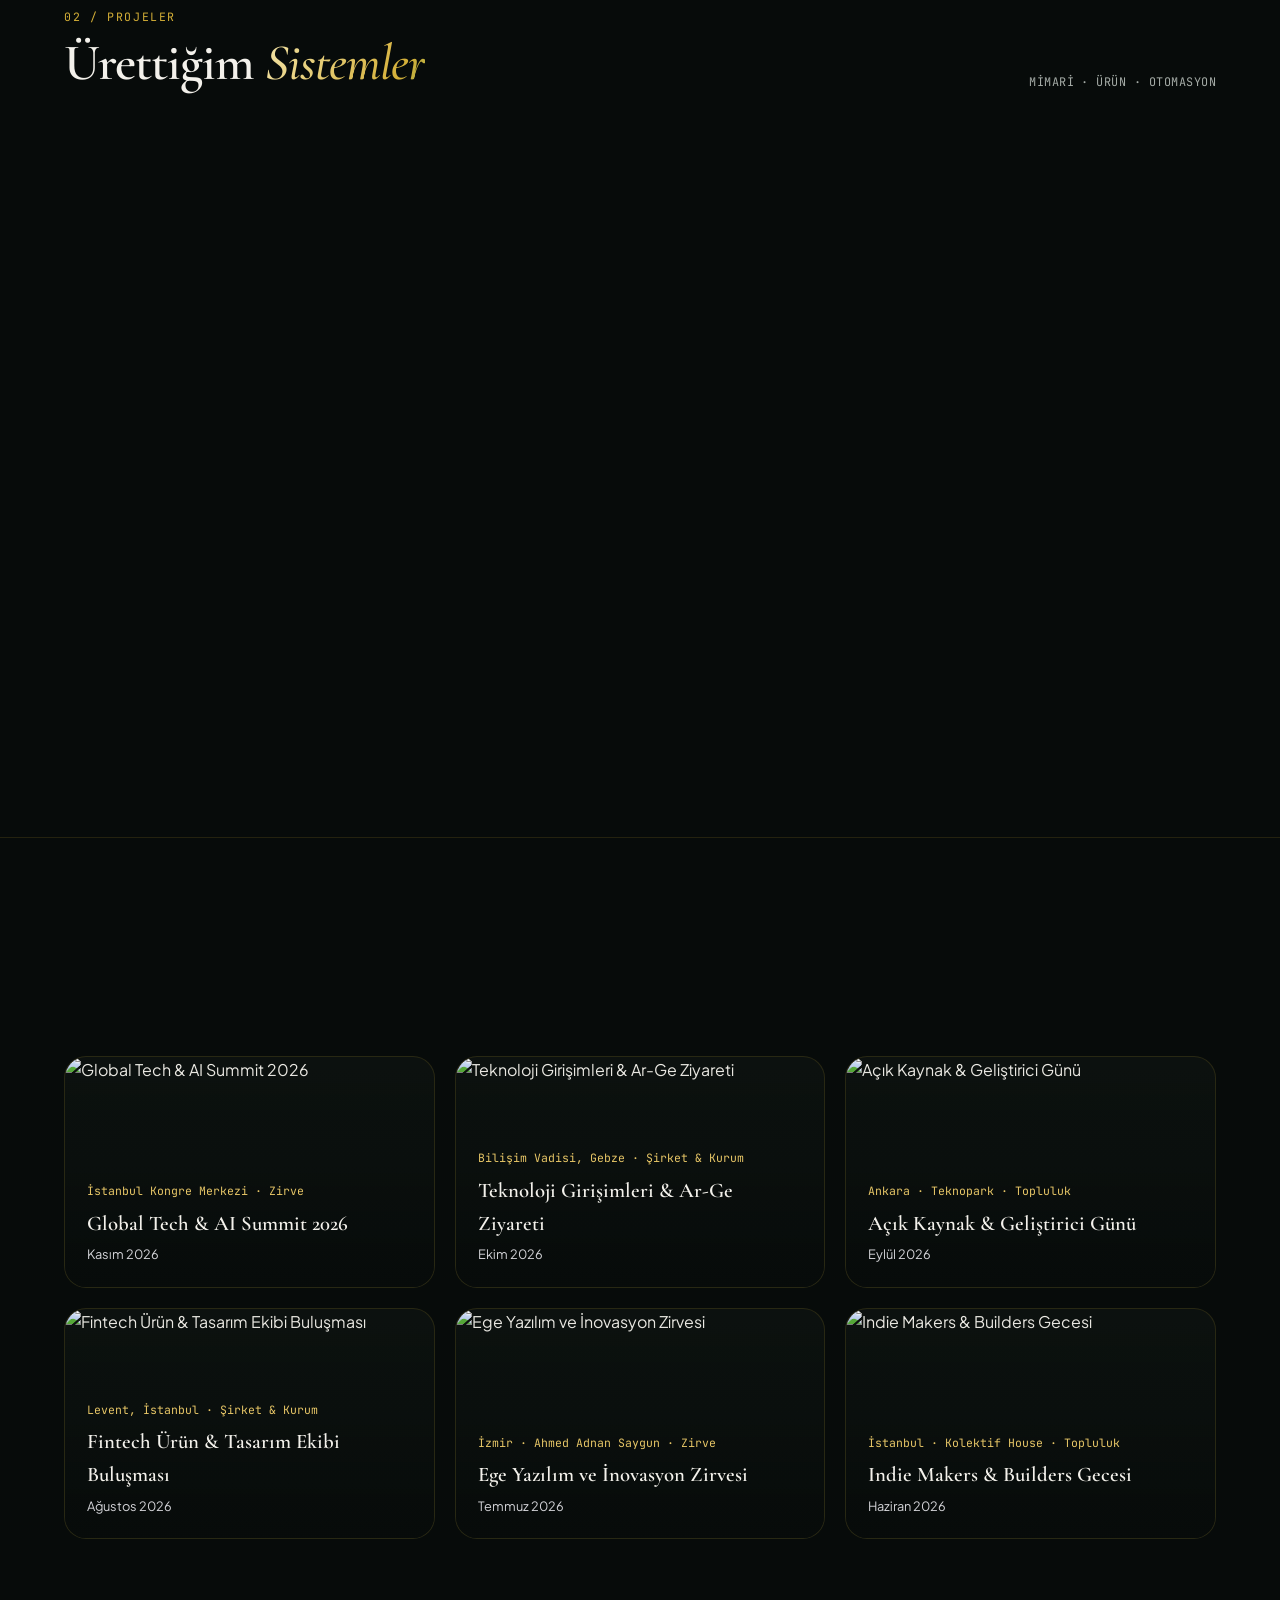
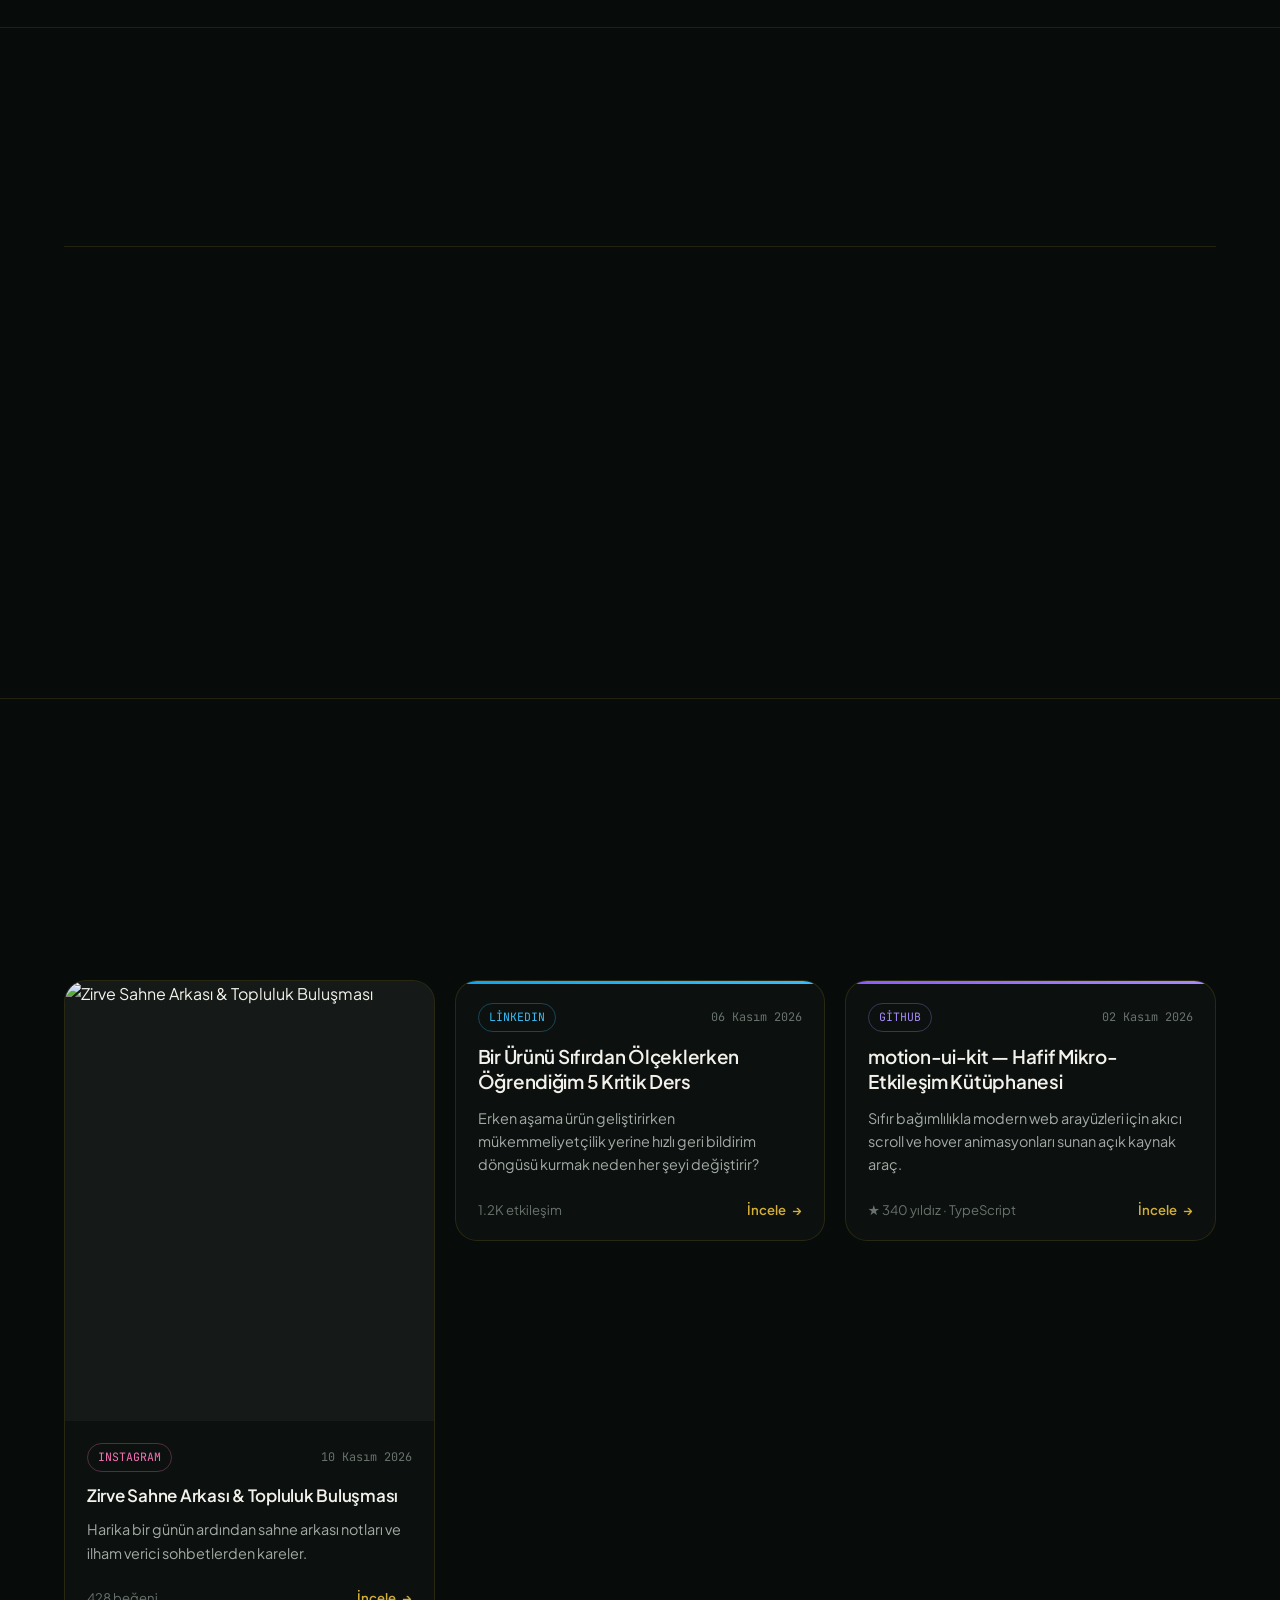
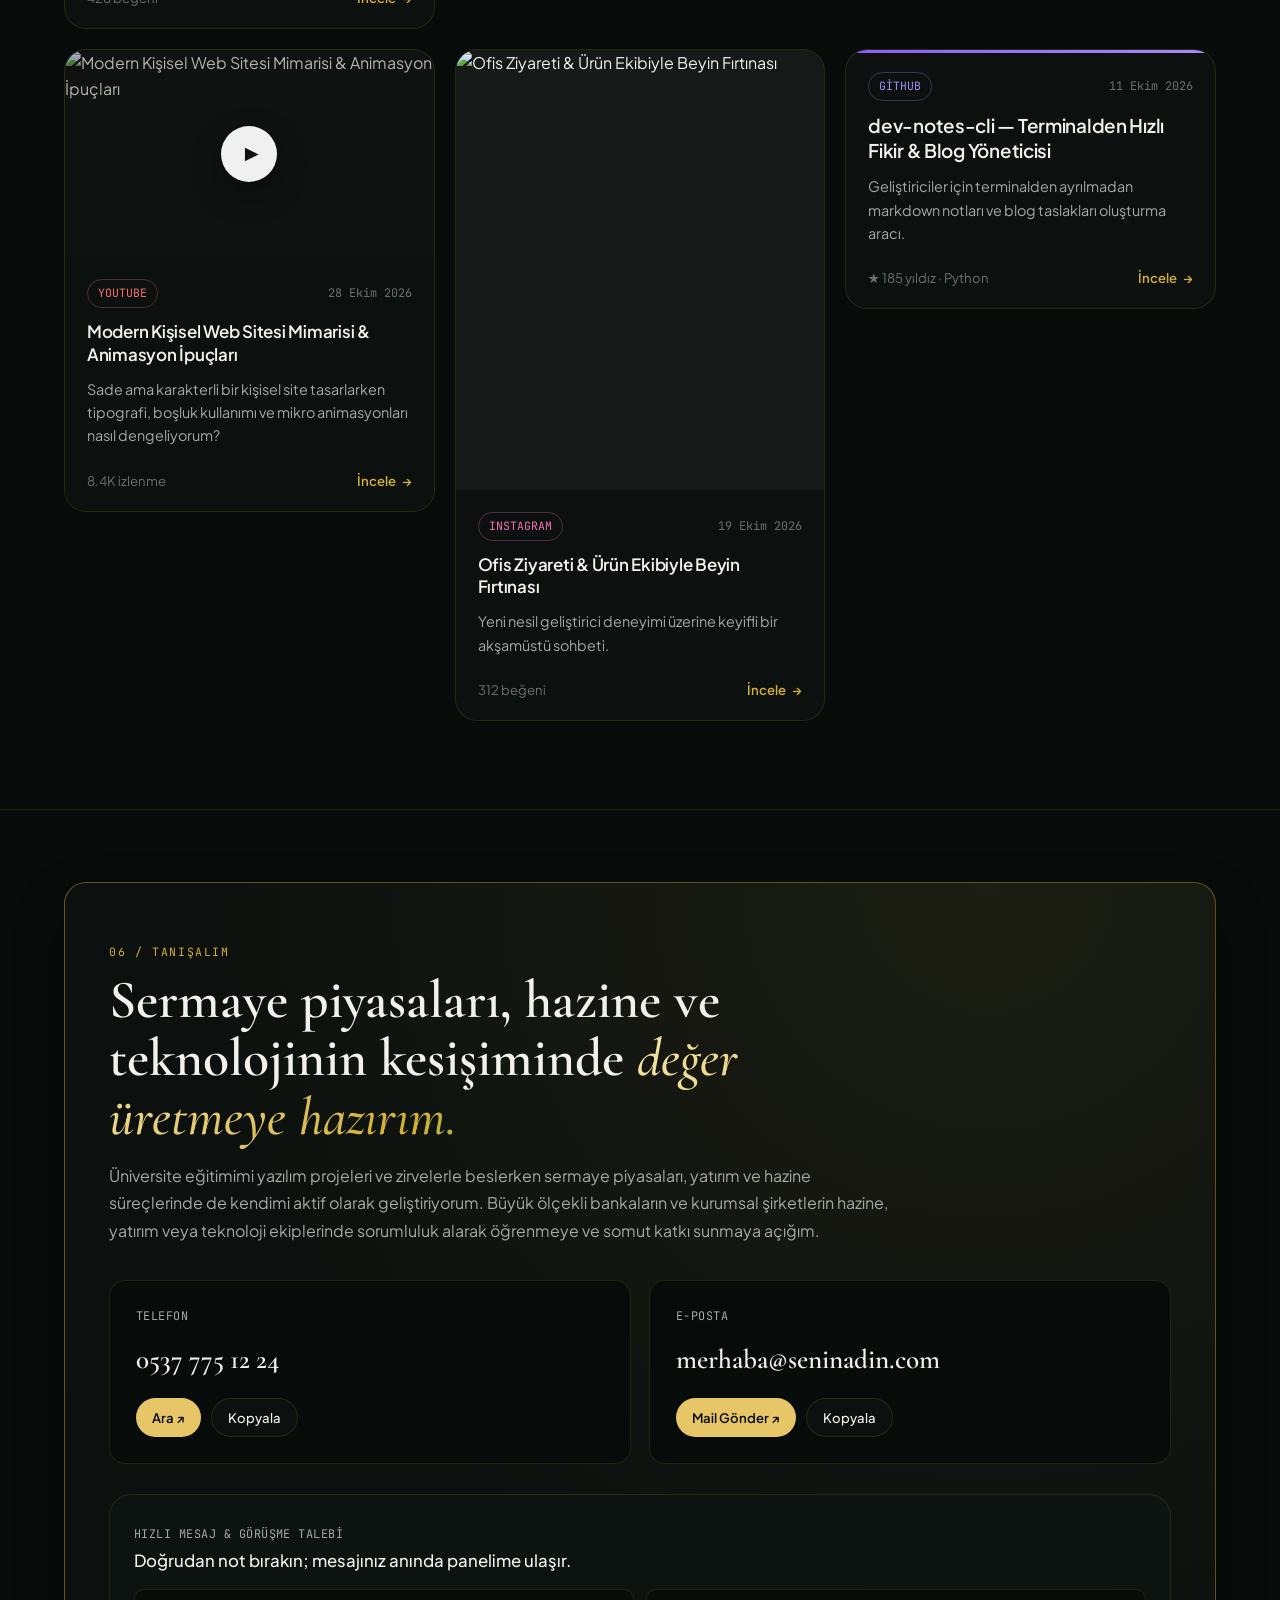
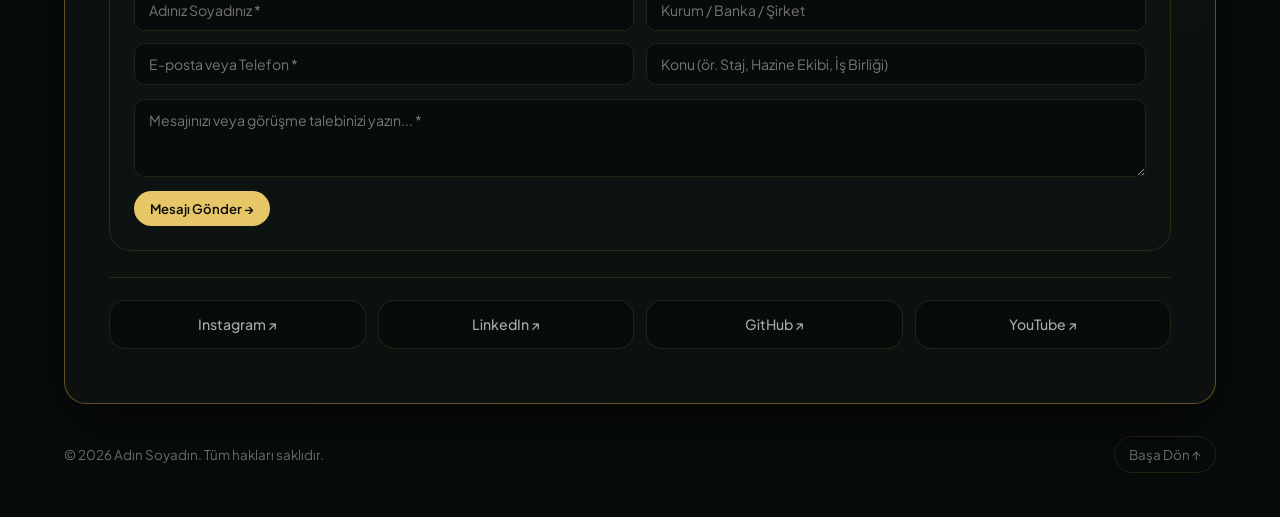
==== commit 48859b65: "Add optional LinkedIn, Instagram, and other social post links to events/summits cards and lightbox" ====
--- a/index.html
+++ b/index.html
@@ -483,6 +483,7 @@
         <div class="lightbox-tags" id="lightboxTags"></div>
         <h3 id="lightboxTitle"></h3>
         <p id="lightboxDesc"></p>
+        <div class="lightbox-links hidden" id="lightboxLinks"></div>
       </div>
       <div class="lightbox-nav">
         <button class="lightbox-arrow magnetic" data-magnetic="0.2" id="lightboxPrev" aria-label="Önceki">←</button>
--- a/css/styles.css
+++ b/css/styles.css
@@ -1820,6 +1820,47 @@
   font-size: 0.94rem;
 }
 
+.lightbox-links {
+  display: flex;
+  flex-wrap: wrap;
+  gap: 10px;
+  margin-top: 14px;
+}
+
+.event-social-links {
+  display: flex;
+  flex-wrap: wrap;
+  gap: 8px;
+  margin-top: 10px;
+}
+
+.event-social-chip {
+  display: inline-flex;
+  align-items: center;
+  gap: 4px;
+  padding: 5px 11px;
+  border-radius: var(--radius-pill);
+  font-family: var(--font-mono);
+  font-size: 0.72rem;
+  font-weight: 500;
+  color: var(--brand);
+  background: rgba(7, 11, 10, 0.72);
+  border: 1px solid rgba(212, 175, 55, 0.42);
+  backdrop-filter: blur(8px);
+  transition: background-color 0.2s ease, border-color 0.2s ease, transform 0.2s ease;
+}
+
+.event-card.no-image .event-social-chip {
+  background: var(--brand-soft);
+}
+
+.event-social-chip:hover {
+  background: var(--brand);
+  color: var(--accent-contrast);
+  border-color: var(--brand);
+  transform: translateY(-1px);
+}
+
 .lightbox-nav {
   display: flex;
   justify-content: flex-end;
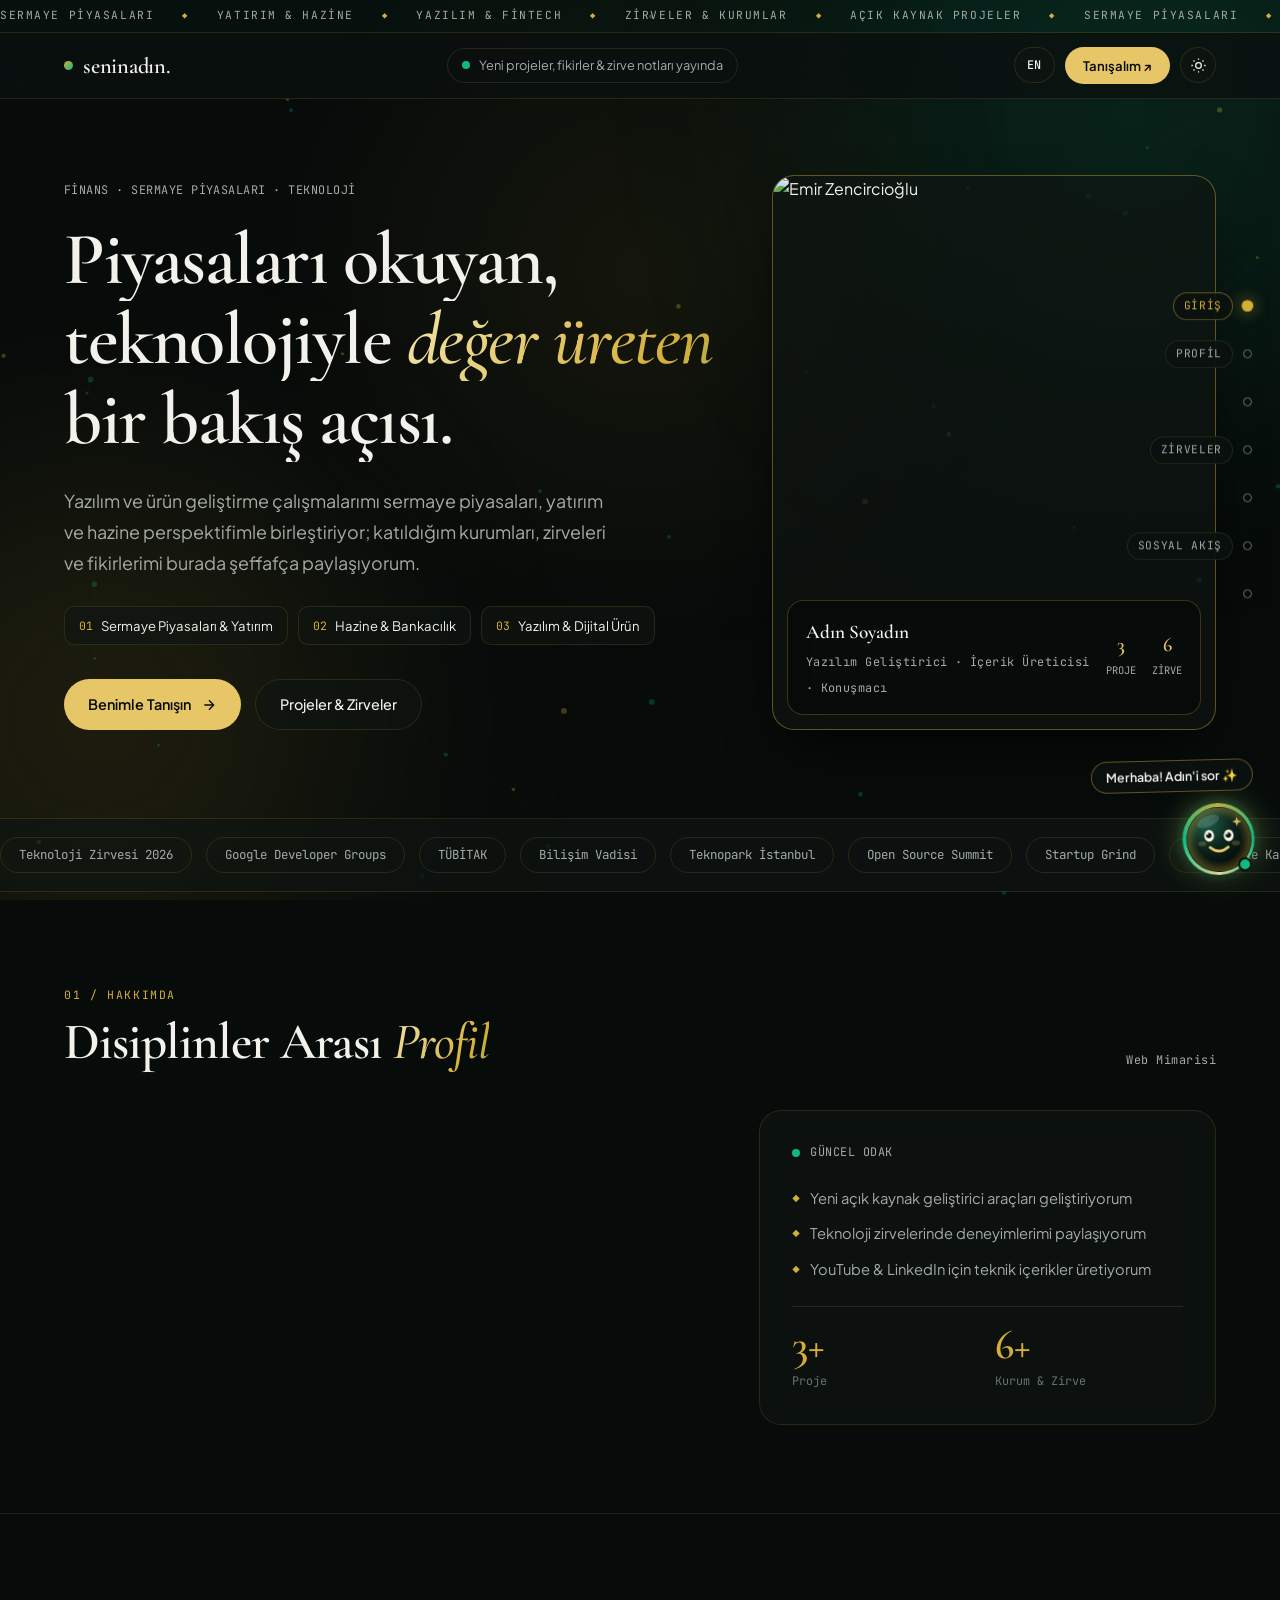
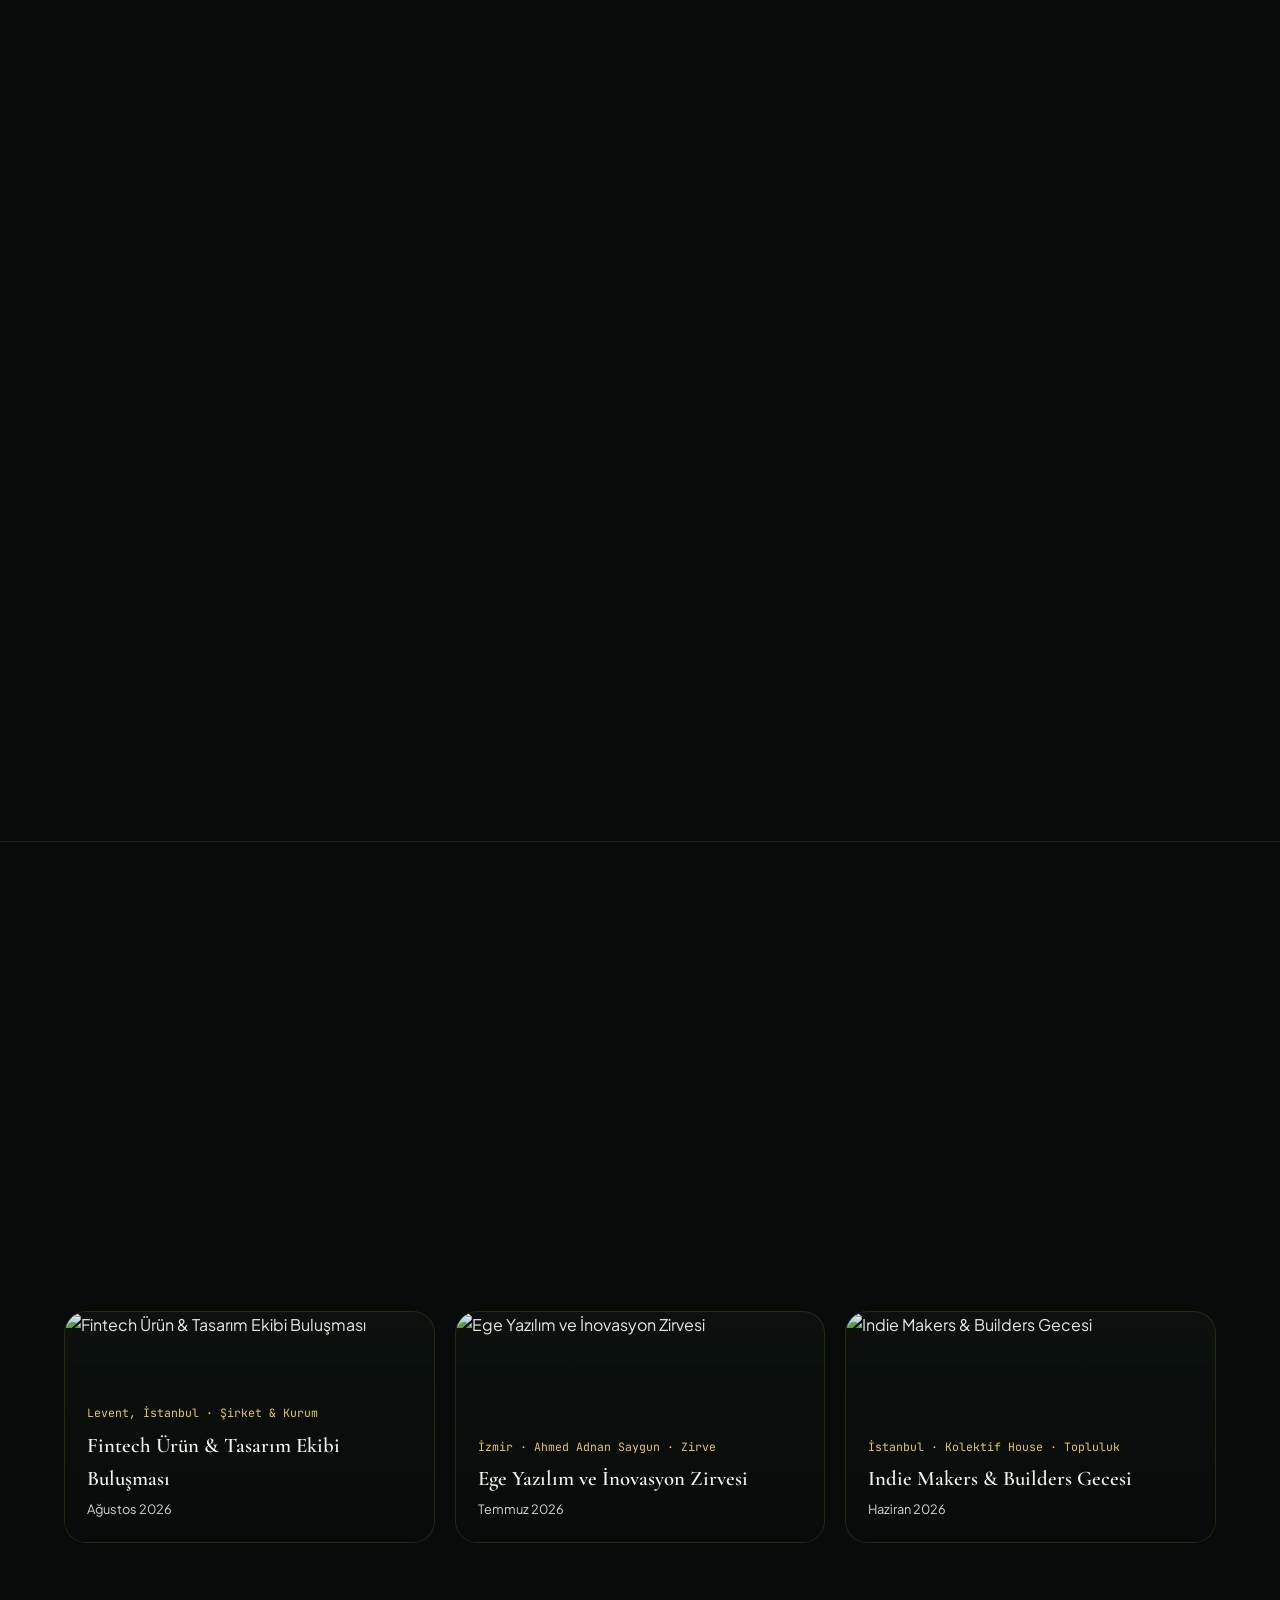
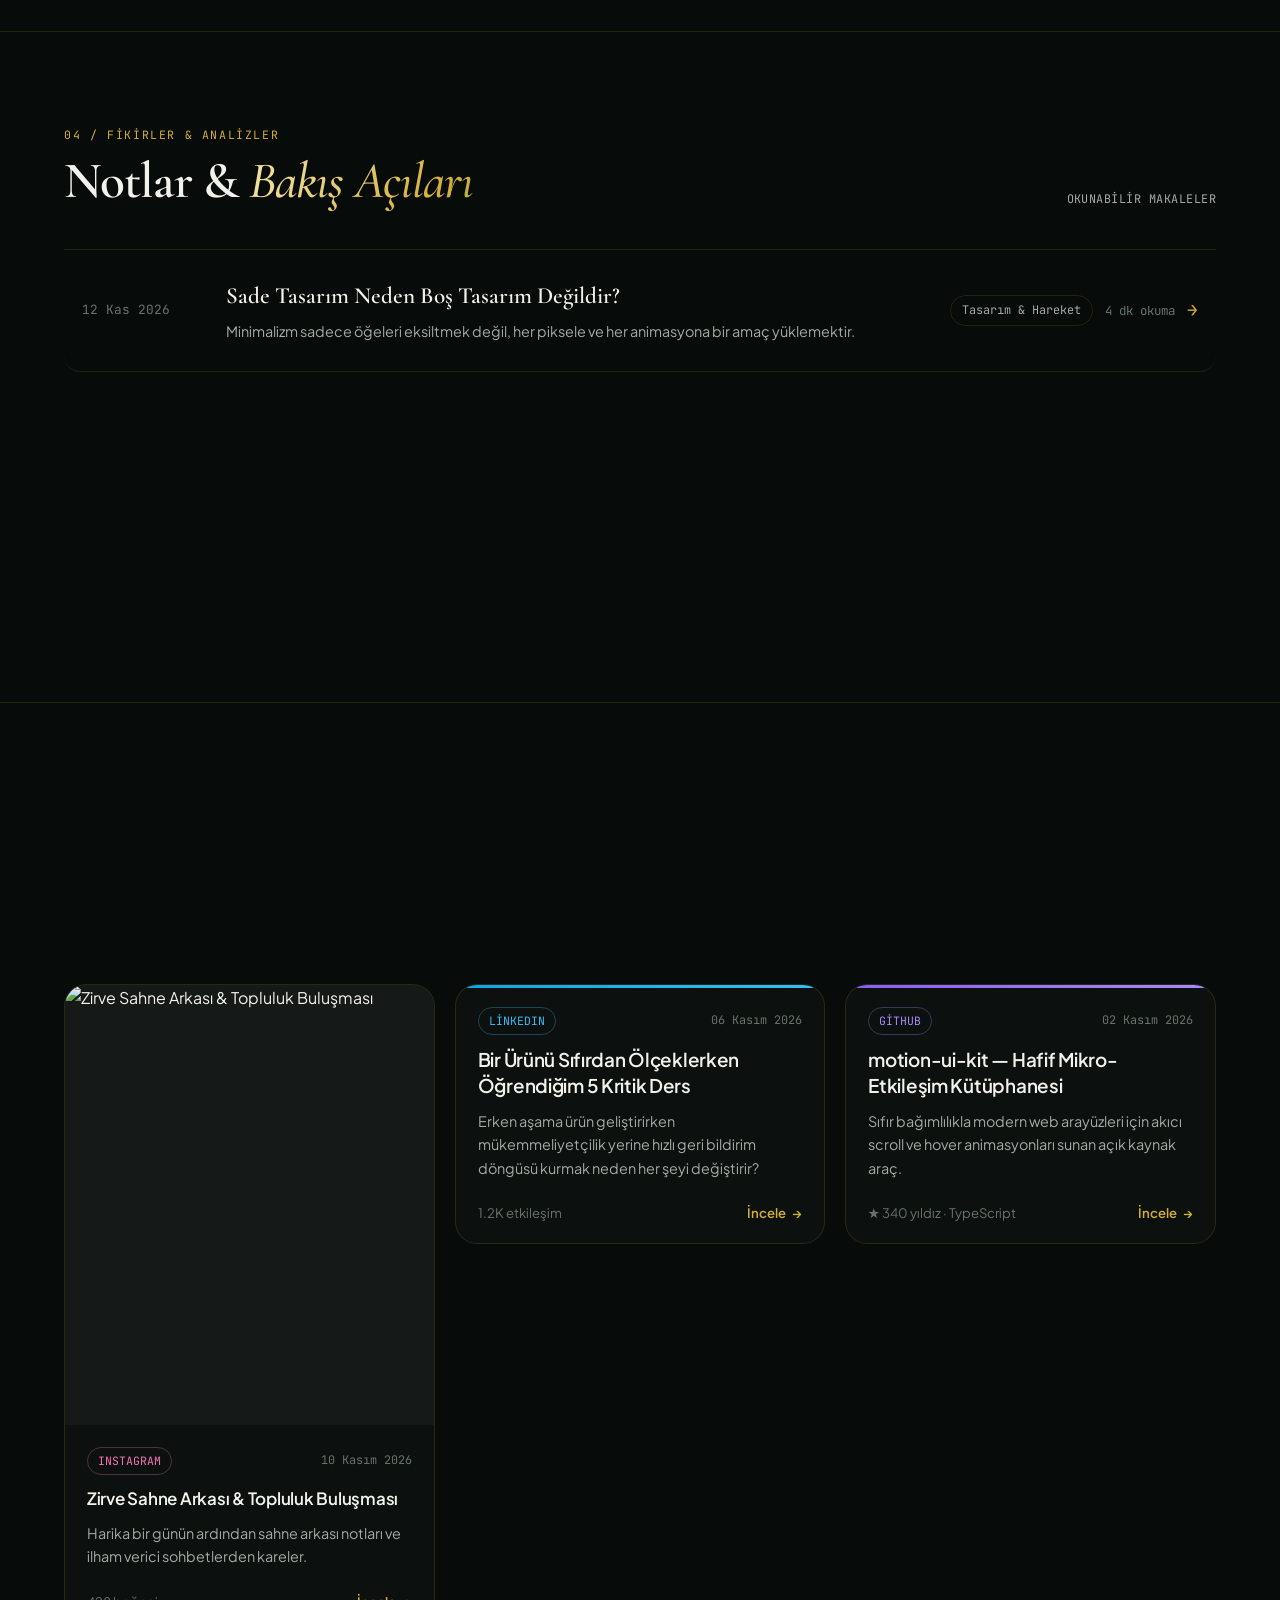
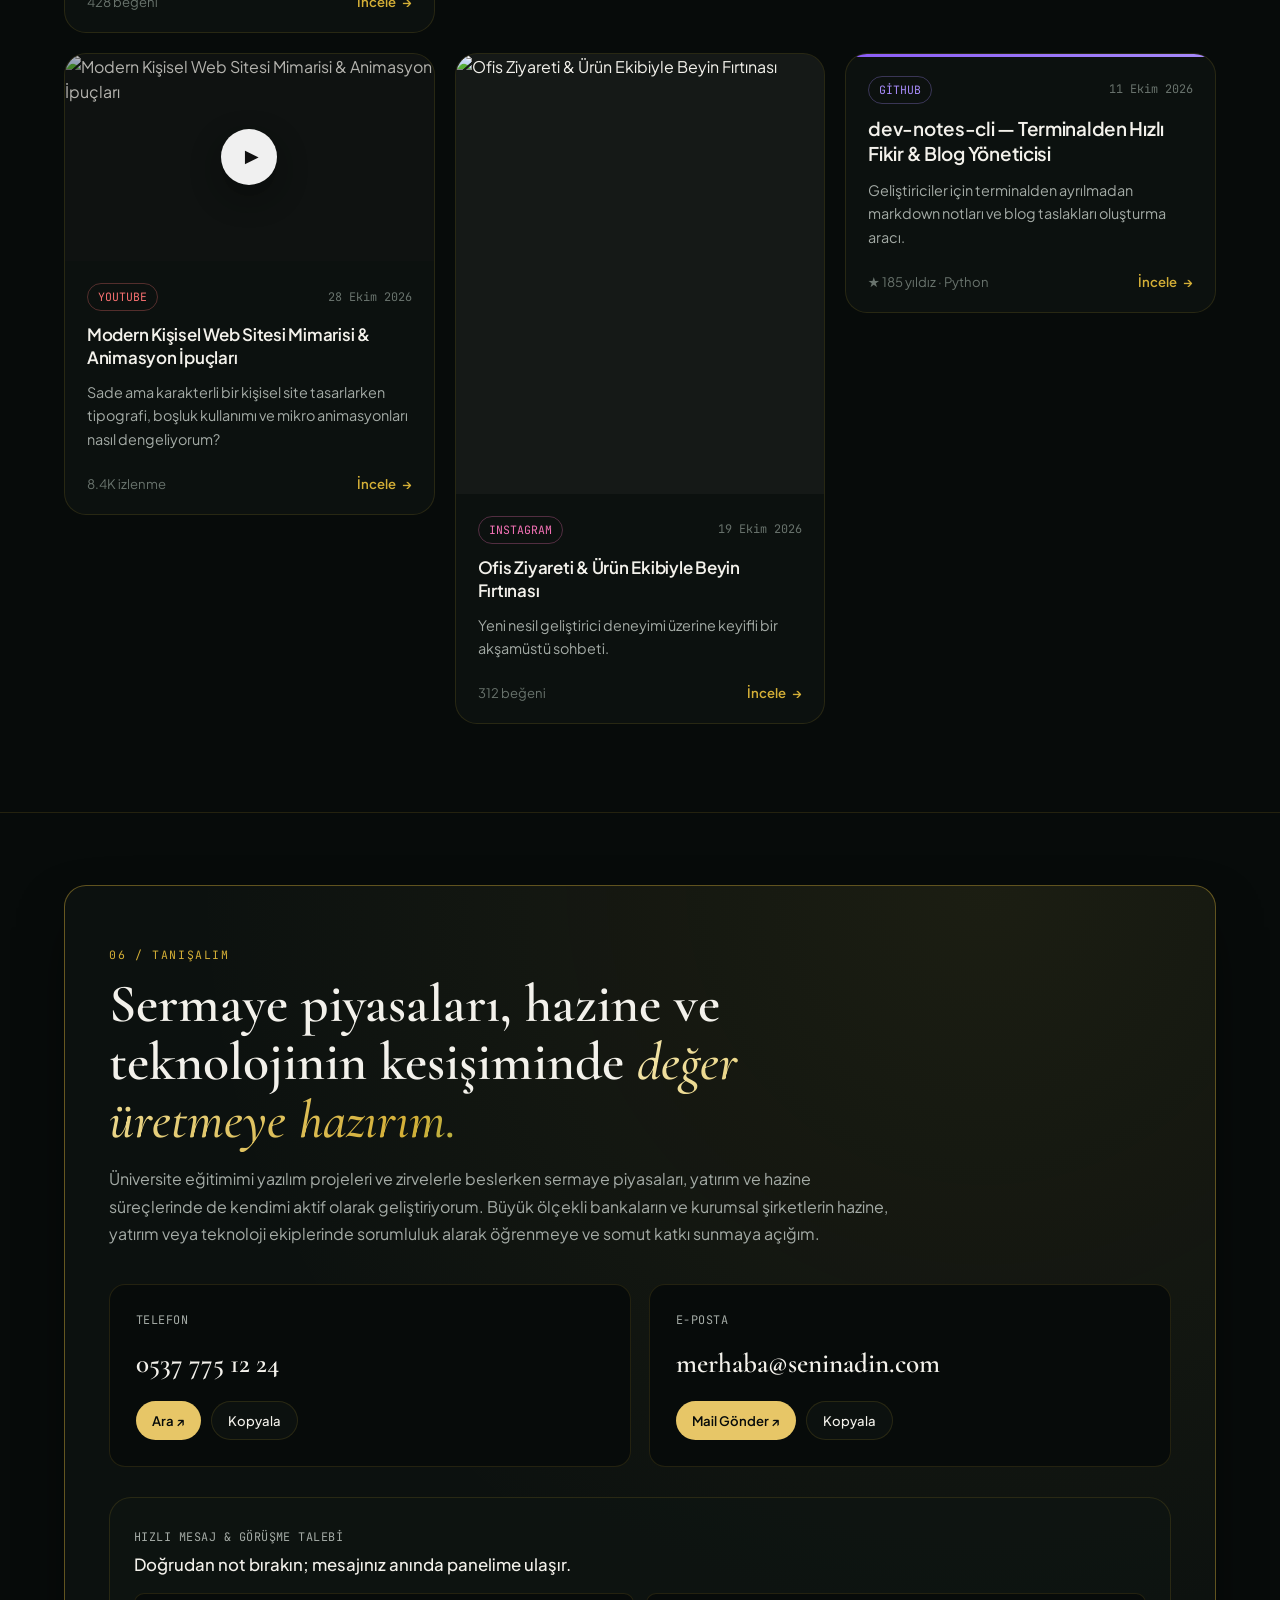
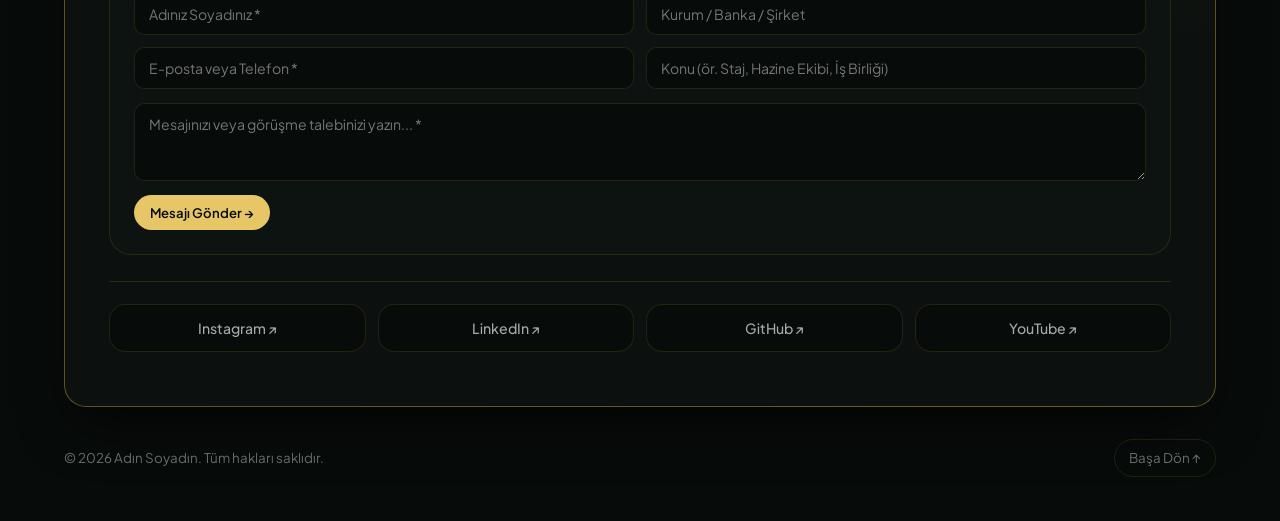
==== commit 7786b069: "Compact project cards with 2-line preview and full detail modal on click" ====
--- a/index.html
+++ b/index.html
@@ -458,6 +458,21 @@
           <span class="cv-empty-note hidden" id="modalCvEnEmpty" data-cv-empty-label>Yakında eklenecek</span>
         </div>
       </div>
+    </div>
+  </div>
+
+  <!-- PROJECT DETAIL MODAL -->
+  <div class="modal-backdrop" id="projectModal" aria-hidden="true">
+    <div class="modal-panel project-modal-panel" role="dialog" aria-modal="true" aria-labelledby="modalProjectTitle">
+      <button class="modal-close" data-close-modal aria-label="Kapat">✕</button>
+      <div class="project-top" id="modalProjectMeta"></div>
+      <h2 class="project-modal-title" id="modalProjectTitle"></h2>
+      <div class="project-modal-cover hidden" id="modalProjectCoverWrap">
+        <img id="modalProjectCover" src="" alt="" />
+      </div>
+      <p class="project-modal-desc" id="modalProjectDesc"></p>
+      <div class="project-modal-stack" id="modalProjectStack"></div>
+      <div class="project-modal-actions" id="modalProjectLinks"></div>
     </div>
   </div>
 
--- a/css/styles.css
+++ b/css/styles.css
@@ -978,14 +978,15 @@
   background: var(--bg-card);
   border: 1px solid var(--border);
   border-radius: var(--radius-lg);
-  padding: 30px 32px;
+  padding: 22px 28px;
   backdrop-filter: blur(14px);
   display: grid;
-  grid-template-columns: 70px 1.3fr 0.9fr;
-  align-items: center;
-  gap: 26px;
+  grid-template-columns: 64px 1.35fr 0.85fr;
+  align-items: center;
+  gap: 24px;
   position: relative;
   overflow: hidden;
+  cursor: pointer;
   transition: border-color 0.35s ease, background-color 0.35s ease, transform 0.35s var(--ease-spring), box-shadow 0.35s ease;
 }
 
@@ -1054,9 +1055,79 @@
 }
 
 .project-desc {
-  font-size: 0.92rem;
+  font-size: 0.9rem;
   color: var(--text-muted);
-  line-height: 1.6;
+  line-height: 1.55;
+  display: -webkit-box;
+  -webkit-line-clamp: 2;
+  -webkit-box-orient: vertical;
+  overflow: hidden;
+}
+
+.project-read-more {
+  display: inline-flex;
+  align-items: center;
+  gap: 5px;
+  margin-top: 8px;
+  font-family: var(--font-mono);
+  font-size: 0.74rem;
+  color: var(--brand);
+  opacity: 0.9;
+  transition: transform 0.25s var(--ease-spring), opacity 0.2s ease;
+}
+
+.project-card:hover .project-read-more {
+  opacity: 1;
+  transform: translateX(3px);
+}
+
+.project-modal-panel {
+  width: 100%;
+  max-width: 720px;
+  padding: 36px 34px;
+}
+
+.project-modal-title {
+  font-family: var(--font-display);
+  font-size: clamp(1.7rem, 3vw, 2.25rem);
+  font-weight: 600;
+  line-height: 1.18;
+  margin: 8px 0 16px;
+}
+
+.project-modal-cover {
+  border-radius: var(--radius-md);
+  overflow: hidden;
+  border: 1px solid var(--border);
+  margin-bottom: 18px;
+  max-height: 320px;
+}
+
+.project-modal-cover img {
+  width: 100%;
+  height: 100%;
+  object-fit: cover;
+}
+
+.project-modal-desc {
+  font-size: 0.96rem;
+  color: var(--text-muted);
+  line-height: 1.75;
+  white-space: pre-line;
+  margin-bottom: 20px;
+}
+
+.project-modal-stack {
+  display: flex;
+  flex-wrap: wrap;
+  gap: 8px;
+  margin-bottom: 22px;
+}
+
+.project-modal-actions {
+  display: flex;
+  flex-wrap: wrap;
+  gap: 12px;
 }
 
 .project-stack {
@@ -1445,9 +1516,12 @@
   border: 1px solid var(--border);
   background: var(--bg-card);
   cursor: pointer;
-  aspect-ratio: 16 / 10;
   animation: cardPopIn 0.55s var(--ease-out-expo) backwards;
   transition: transform 0.4s var(--ease-spring), border-color 0.35s ease, box-shadow 0.4s ease;
+}
+
+.event-card.has-image {
+  aspect-ratio: 16 / 10;
 }
 
 .event-card:hover {
@@ -1460,10 +1534,12 @@
   background:
     radial-gradient(circle at 90% 10%, var(--brand-soft), transparent 55%),
     var(--bg-card);
-  padding: 24px;
+  padding: 22px 24px;
+  min-height: 268px;
   display: flex;
   flex-direction: column;
   justify-content: space-between;
+  gap: 14px;
 }
 
 .event-text-top {
@@ -1471,6 +1547,7 @@
   align-items: center;
   justify-content: space-between;
   gap: 10px;
+  flex-shrink: 0;
 }
 
 .event-cat-pill {
@@ -1483,21 +1560,62 @@
   text-transform: uppercase;
 }
 
+.event-text-body {
+  display: flex;
+  flex-direction: column;
+  gap: 8px;
+}
+
 .event-text-body h3 {
   font-family: var(--font-display);
-  font-size: 1.35rem;
+  font-size: 1.32rem;
   font-weight: 600;
-  margin-bottom: 6px;
+  line-height: 1.24;
+  display: -webkit-box;
+  -webkit-line-clamp: 2;
+  -webkit-box-orient: vertical;
+  overflow: hidden;
 }
 
 .event-text-body p {
-  font-size: 0.88rem;
+  font-size: 0.87rem;
   color: var(--text-muted);
   line-height: 1.55;
   display: -webkit-box;
-  -webkit-line-clamp: 3;
+  -webkit-line-clamp: 2;
   -webkit-box-orient: vertical;
   overflow: hidden;
+}
+
+.event-card-foot {
+  margin-top: auto;
+  padding-top: 12px;
+  border-top: 1px solid var(--border);
+  display: flex;
+  flex-direction: column;
+  gap: 9px;
+  flex-shrink: 0;
+}
+
+.event-foot-meta {
+  display: flex;
+  align-items: center;
+  justify-content: space-between;
+  gap: 10px;
+}
+
+.event-read-hint {
+  font-family: var(--font-mono);
+  font-size: 0.7rem;
+  color: var(--brand);
+  white-space: nowrap;
+  opacity: 0.85;
+  transition: transform 0.25s var(--ease-spring), opacity 0.2s ease;
+}
+
+.event-card:hover .event-read-hint {
+  opacity: 1;
+  transform: translateX(3px);
 }
 
 .event-card img {
@@ -1817,7 +1935,11 @@
 
 .lightbox-caption p {
   color: var(--text-muted);
-  font-size: 0.94rem;
+  font-size: 0.95rem;
+  line-height: 1.68;
+  white-space: pre-line;
+  max-height: 36vh;
+  overflow-y: auto;
 }
 
 .lightbox-links {
@@ -1832,6 +1954,10 @@
   flex-wrap: wrap;
   gap: 8px;
   margin-top: 10px;
+}
+
+.event-card-foot .event-social-links {
+  margin-top: 0;
 }
 
 .event-social-chip {
